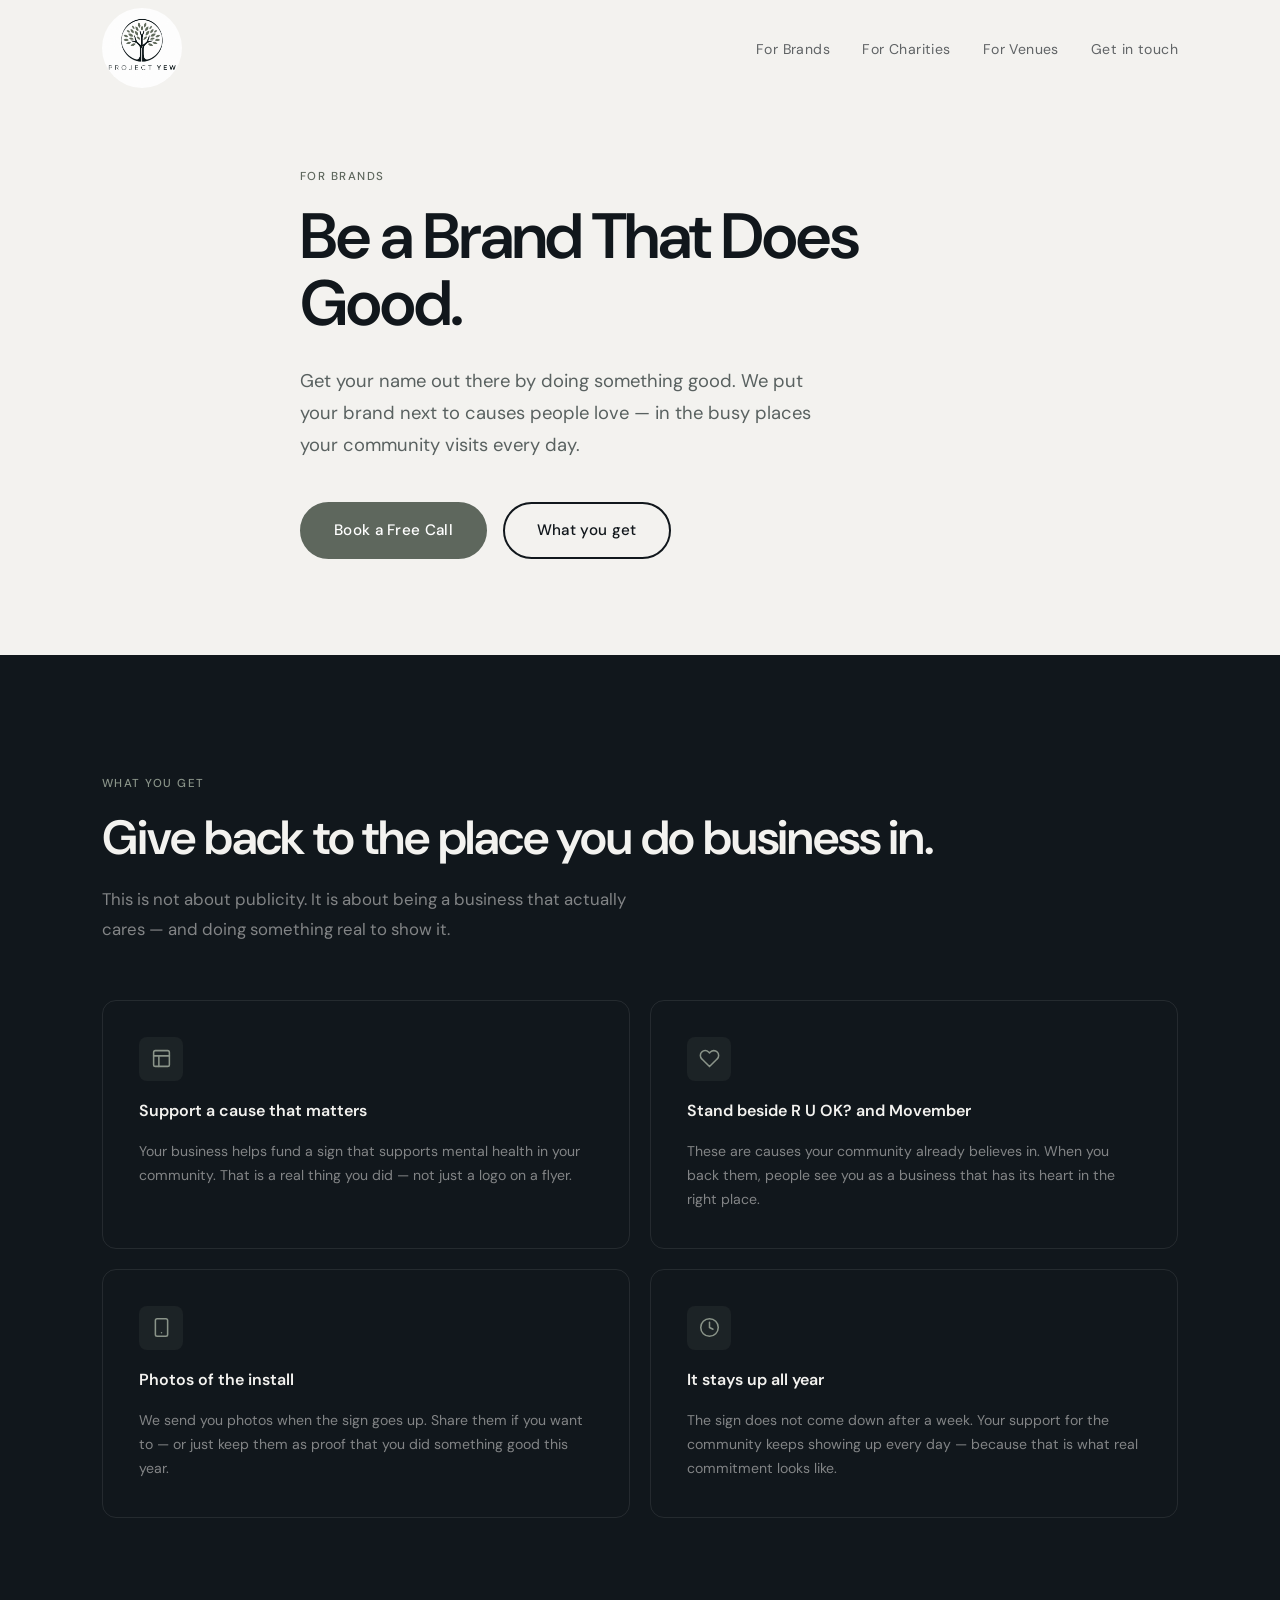
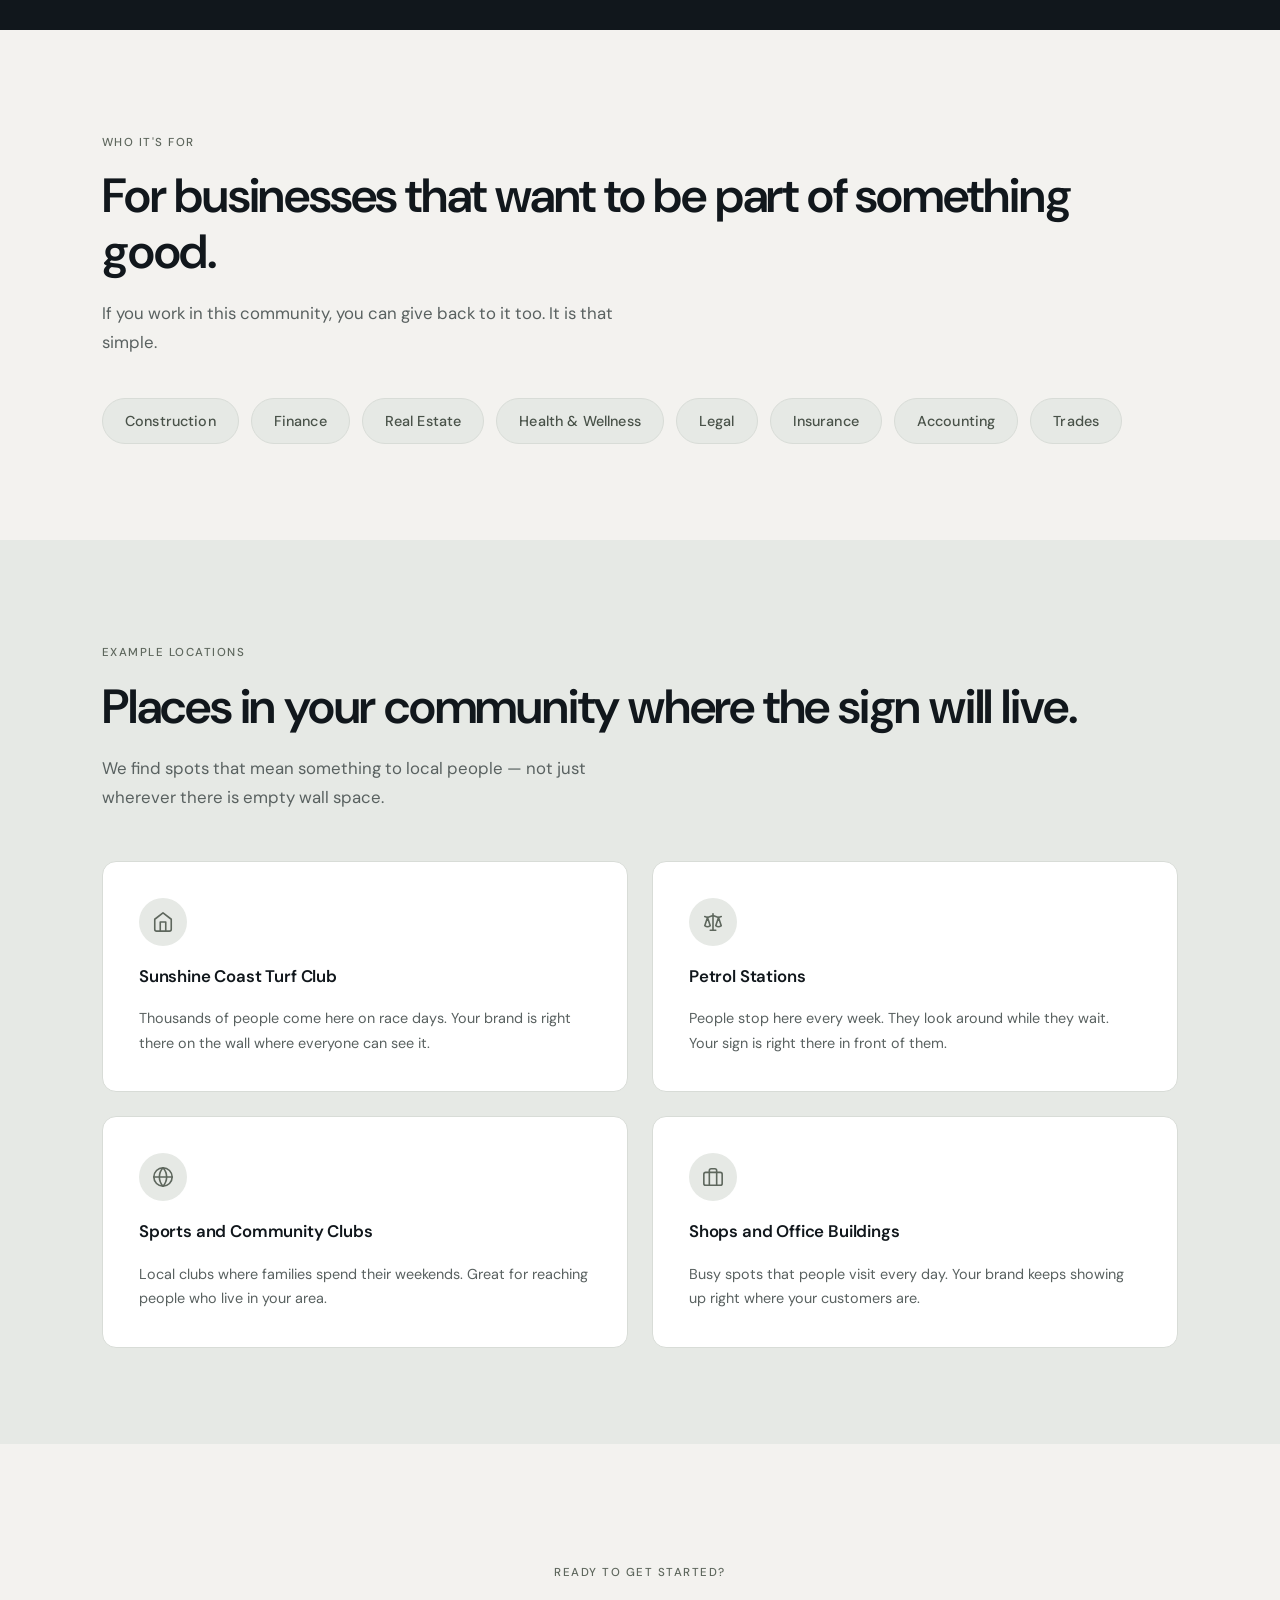
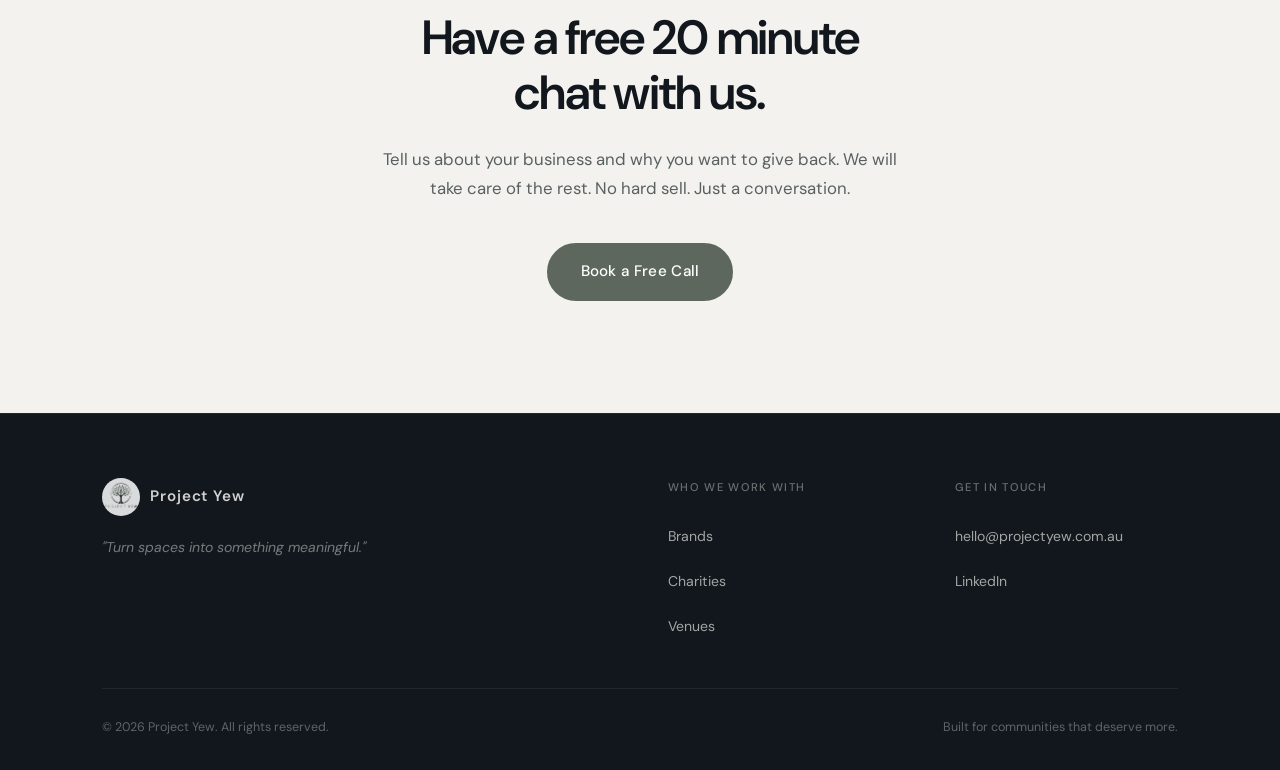
==== brands.html @ eabf0f02 "Initial commit — Project Yew website Co-Authored-By: Claude Sonnet 4.6 <noreply@anthropic.com>" ====
<!DOCTYPE html>
<html lang="en">
<head>
  <meta charset="UTF-8" />
  <meta name="viewport" content="width=device-width, initial-scale=1.0" />
  <title>For Brands — Project Yew</title>
  <meta name="description" content="Get your logo in busy places and support a great cause. Project Yew makes it simple." />
  <link rel="preconnect" href="https://fonts.googleapis.com" />
  <link rel="preconnect" href="https://fonts.gstatic.com" crossorigin />
  <link href="https://fonts.googleapis.com/css2?family=DM+Sans:ital,wght@0,300;0,400;0,500;0,600;1,400&display=swap" rel="stylesheet" />
  <link rel="stylesheet" href="styles.css" />
</head>
<body>

  <!-- ── Navigation ─────────────────────────────── -->
  <nav>
    <div class="nav-inner">
      <a href="index.html" class="nav-logo">
        <img src="ChatGPT Image May 26, 2026, 03_15_09 PM.png" alt="Project Yew"
             onerror="this.style.display='none';this.nextElementSibling.style.display='flex'" />
        <div class="nav-logo-fallback" style="display:none">YEW</div>
      </a>
      <ul class="nav-links">
        <li><a href="brands.html">For Brands</a></li>
        <li><a href="charities.html">For Charities</a></li>
        <li><a href="venues.html">For Venues</a></li>
        <li class="nav-cta"><a href="contact.html">Get in touch</a></li>
      </ul>
      <button class="nav-toggle" aria-label="Toggle menu">
        <span></span><span></span><span></span>
      </button>
    </div>
  </nav>

  <div class="mobile-nav">
    <a href="brands.html">For Brands</a>
    <a href="charities.html">For Charities</a>
    <a href="venues.html">For Venues</a>
    <a href="contact.html">Get in touch</a>
  </div>

  <!-- ── Hero ───────────────────────────────────── -->
  <section class="page-hero">
    <div class="container">
      <div class="page-hero-content">
        <span class="label">For Brands</span>
        <h1 class="hero-title">Be a Brand That Does Good.</h1>
        <p class="hero-sub">Get your name out there by doing something good. We put your brand next to causes people love — in the busy places your community visits every day.</p>
        <div class="hero-cta">
          <a href="https://calendly.com/projectyew" target="_blank" rel="noopener" class="btn btn-primary">Book a Free Call</a>
          <a href="#what-you-get" class="btn btn-secondary">What you get</a>
        </div>
      </div>
    </div>
  </section>

  <!-- ── What you get ───────────────────────────── -->
  <section class="benefits-section" id="what-you-get">
    <div class="container">
      <span class="label reveal">What you get</span>
      <h2 class="section-title reveal">Give back to the place you do business in.</h2>
      <p class="section-lead reveal">This is not about publicity. It is about being a business that actually cares — and doing something real to show it.</p>

      <div class="benefits-grid" data-stagger>
        <div class="benefit-card reveal">
          <div class="benefit-icon">
            <svg viewBox="0 0 24 24"><rect x="3" y="3" width="18" height="18" rx="2"/><path d="M3 9h18M9 21V9"/></svg>
          </div>
          <h3>Support a cause that matters</h3>
          <p>Your business helps fund a sign that supports mental health in your community. That is a real thing you did — not just a logo on a flyer.</p>
        </div>
        <div class="benefit-card reveal">
          <div class="benefit-icon">
            <svg viewBox="0 0 24 24"><path d="M20.84 4.61a5.5 5.5 0 0 0-7.78 0L12 5.67l-1.06-1.06a5.5 5.5 0 0 0-7.78 7.78l1.06 1.06L12 21.23l7.78-7.78 1.06-1.06a5.5 5.5 0 0 0 0-7.78z"/></svg>
          </div>
          <h3>Stand beside R U OK? and Movember</h3>
          <p>These are causes your community already believes in. When you back them, people see you as a business that has its heart in the right place.</p>
        </div>
        <div class="benefit-card reveal">
          <div class="benefit-icon">
            <svg viewBox="0 0 24 24"><rect x="5" y="2" width="14" height="20" rx="2" ry="2"/><line x1="12" y1="18" x2="12.01" y2="18"/></svg>
          </div>
          <h3>Photos of the install</h3>
          <p>We send you photos when the sign goes up. Share them if you want to — or just keep them as proof that you did something good this year.</p>
        </div>
        <div class="benefit-card reveal">
          <div class="benefit-icon">
            <svg viewBox="0 0 24 24"><circle cx="12" cy="12" r="10"/><polyline points="12 6 12 12 16 14"/></svg>
          </div>
          <h3>It stays up all year</h3>
          <p>The sign does not come down after a week. Your support for the community keeps showing up every day — because that is what real commitment looks like.</p>
        </div>
      </div>
    </div>
  </section>

  <!-- ── Who it's for ───────────────────────────── -->
  <section class="industries-section">
    <div class="container">
      <span class="label reveal">Who it's for</span>
      <h2 class="section-title reveal">For businesses that want to be part of something good.</h2>
      <p class="section-lead reveal">If you work in this community, you can give back to it too. It is that simple.</p>
      <div class="industries-grid reveal">
        <span class="industry-tag">Construction</span>
        <span class="industry-tag">Finance</span>
        <span class="industry-tag">Real Estate</span>
        <span class="industry-tag">Health &amp; Wellness</span>
        <span class="industry-tag">Legal</span>
        <span class="industry-tag">Insurance</span>
        <span class="industry-tag">Accounting</span>
        <span class="industry-tag">Trades</span>
      </div>
    </div>
  </section>

  <!-- ── Example venues ─────────────────────────── -->
  <section class="venues-examples">
    <div class="container">
      <span class="label reveal">Example locations</span>
      <h2 class="section-title reveal">Places in your community where the sign will live.</h2>
      <p class="section-lead reveal">We find spots that mean something to local people — not just wherever there is empty wall space.</p>

      <div class="venues-grid-2" data-stagger>
        <div class="venue-example-card reveal">
          <div class="venue-example-icon">
            <svg viewBox="0 0 24 24"><path d="M3 9l9-7 9 7v11a2 2 0 0 1-2 2H5a2 2 0 0 1-2-2z"/><polyline points="9 22 9 12 15 12 15 22"/></svg>
          </div>
          <h3>Sunshine Coast Turf Club</h3>
          <p>Thousands of people come here on race days. Your brand is right there on the wall where everyone can see it.</p>
        </div>
        <div class="venue-example-card reveal">
          <div class="venue-example-icon">
            <svg viewBox="0 0 24 24"><path d="M3 6l3 1m0 0l-3 9a5.002 5.002 0 006.001 0M6 7l3 9M6 7l6-2m6 2l3-1m-3 1l-3 9a5.002 5.002 0 006.001 0M18 7l3 9m-3-9l-6-2m0-2v2m0 16V5m0 16H9m3 0h3"/></svg>
          </div>
          <h3>Petrol Stations</h3>
          <p>People stop here every week. They look around while they wait. Your sign is right there in front of them.</p>
        </div>
        <div class="venue-example-card reveal">
          <div class="venue-example-icon">
            <svg viewBox="0 0 24 24"><circle cx="12" cy="12" r="10"/><line x1="2" y1="12" x2="22" y2="12"/><path d="M12 2a15.3 15.3 0 0 1 4 10 15.3 15.3 0 0 1-4 10 15.3 15.3 0 0 1-4-10 15.3 15.3 0 0 1 4-10z"/></svg>
          </div>
          <h3>Sports and Community Clubs</h3>
          <p>Local clubs where families spend their weekends. Great for reaching people who live in your area.</p>
        </div>
        <div class="venue-example-card reveal">
          <div class="venue-example-icon">
            <svg viewBox="0 0 24 24"><rect x="2" y="7" width="20" height="14" rx="2"/><path d="M16 21V5a2 2 0 0 0-2-2h-4a2 2 0 0 0-2 2v16"/></svg>
          </div>
          <h3>Shops and Office Buildings</h3>
          <p>Busy spots that people visit every day. Your brand keeps showing up right where your customers are.</p>
        </div>
      </div>
    </div>
  </section>

  <!-- ── Page CTA ───────────────────────────────── -->
  <section class="page-cta">
    <div class="container">
      <span class="label reveal">Ready to get started?</span>
      <h2 class="section-title reveal">Have a free 20 minute chat with us.</h2>
      <p class="section-lead reveal">Tell us about your business and why you want to give back. We will take care of the rest. No hard sell. Just a conversation.</p>
      <a href="https://calendly.com/projectyew" target="_blank" rel="noopener" class="btn btn-primary reveal">Book a Free Call</a>
    </div>
  </section>

  <!-- ── Footer ─────────────────────────────────── -->
  <footer>
    <div class="container">
      <div class="footer-inner">
        <div class="footer-brand">
          <div class="footer-logo">
            <img src="ChatGPT Image May 26, 2026, 03_15_09 PM.png" alt="Project Yew"
                 onerror="this.style.display='none';this.nextElementSibling.style.display='flex'" />
            <div class="footer-logo-fallback" style="display:none">YEW</div>
            <span class="footer-logo-text">Project Yew</span>
          </div>
          <p class="footer-tagline">"Turn spaces into something meaningful."</p>
        </div>
        <div class="footer-col">
          <h4>Who we work with</h4>
          <ul>
            <li><a href="brands.html">Brands</a></li>
            <li><a href="charities.html">Charities</a></li>
            <li><a href="venues.html">Venues</a></li>
          </ul>
        </div>
        <div class="footer-col">
          <h4>Get in touch</h4>
          <ul>
            <li><a href="mailto:hello@projectyew.com.au">hello@projectyew.com.au</a></li>
            <li><a href="https://www.linkedin.com/company/projectyew" target="_blank" rel="noopener">LinkedIn</a></li>
          </ul>
        </div>
      </div>
      <div class="footer-bottom">
        <p>&copy; 2026 Project Yew. All rights reserved.</p>
        <p>Built for communities that deserve more.</p>
      </div>
    </div>
  </footer>

  <script src="script.js"></script>
</body>
</html>
---- styles.css ----
/* Project Yew — Global Styles */

:root {
  --bg: #f3f2ef;
  --text: #11171c;
  --sage: #5e675d;
  --sage-light: #e6e9e5;
  --sage-mid: #8a9489;
  --sage-dark: #495249;
  --white: #ffffff;
  --border: #d8dcd7;
  --muted: #596160;
  --shadow: rgba(17, 23, 28, 0.09);

  --font: 'DM Sans', sans-serif;
  --radius: 14px;
  --radius-sm: 8px;
  --max-width: 1140px;
}

*, *::before, *::after {
  box-sizing: border-box;
  margin: 0;
  padding: 0;
}

html { scroll-behavior: smooth; }

body {
  font-family: var(--font);
  background-color: var(--bg);
  color: var(--text);
  line-height: 1.7;
  font-size: 17px;
  -webkit-font-smoothing: antialiased;
}

img { max-width: 100%; display: block; }
a { color: inherit; text-decoration: none; }
ul { list-style: none; }


/* ── Layout ─────────────────────────────────────── */

.container {
  max-width: var(--max-width);
  margin: 0 auto;
  padding: 0 2rem;
}


/* ── Buttons ─────────────────────────────────────── */

.btn {
  display: inline-flex;
  align-items: center;
  gap: 0.5rem;
  padding: 0.875rem 2rem;
  border-radius: 50px;
  font-family: var(--font);
  font-size: 0.95rem;
  font-weight: 500;
  letter-spacing: 0.02em;
  cursor: pointer;
  border: 2px solid transparent;
  transition: all 0.25s ease;
  white-space: nowrap;
}

.btn-primary {
  background-color: var(--sage);
  color: var(--white);
  border-color: var(--sage);
}
.btn-primary:hover {
  background-color: var(--sage-dark);
  border-color: var(--sage-dark);
  transform: translateY(-2px);
}

.btn-secondary {
  background-color: transparent;
  color: var(--text);
  border-color: var(--text);
}
.btn-secondary:hover {
  background-color: var(--text);
  color: var(--bg);
  transform: translateY(-2px);
}

.btn-outline-white {
  background-color: transparent;
  color: var(--bg);
  border-color: rgba(243, 242, 239, 0.4);
}
.btn-outline-white:hover {
  background-color: rgba(243, 242, 239, 0.12);
  border-color: var(--bg);
  transform: translateY(-2px);
}


/* ── Typography helpers ──────────────────────────── */

.label {
  display: inline-block;
  font-size: 0.72rem;
  font-weight: 500;
  letter-spacing: 0.13em;
  text-transform: uppercase;
  color: var(--sage);
  margin-bottom: 1rem;
}

.section-title {
  font-size: clamp(2rem, 4vw, 3rem);
  font-weight: 600;
  line-height: 1.15;
  letter-spacing: -0.025em;
  margin-bottom: 1.25rem;
}

.section-lead {
  font-size: 1.05rem;
  color: var(--muted);
  line-height: 1.75;
  max-width: 540px;
}


/* ── Navigation ──────────────────────────────────── */

nav {
  position: fixed;
  top: 0;
  left: 0;
  right: 0;
  z-index: 100;
  padding: 0.5rem 0;
  transition: all 0.3s ease;
}

nav.scrolled {
  background-color: rgba(243, 242, 239, 0.94);
  backdrop-filter: blur(12px);
  -webkit-backdrop-filter: blur(12px);
  box-shadow: 0 1px 0 var(--border);
}

.nav-inner {
  display: flex;
  align-items: center;
  justify-content: space-between;
  max-width: var(--max-width);
  margin: 0 auto;
  padding: 0 2rem;
  position: relative;
}

.nav-logo {
  display: flex;
  align-items: center;
  gap: 0.625rem;
  z-index: 101;
}

.nav-logo img {
  width: 80px;
  height: 80px;
  border-radius: 50%;
  object-fit: contain;
}

.nav-logo-fallback {
  width: 180px;
  height: 180px;
  border-radius: 50%;
  background-color: var(--sage-light);
  border: 2px solid var(--sage);
  display: flex;
  align-items: center;
  justify-content: center;
  font-size: 0.8rem;
  font-weight: 700;
  color: var(--sage);
  letter-spacing: 0.05em;
}

.nav-logo-text {
  font-size: 1rem;
  font-weight: 600;
  letter-spacing: 0.06em;
  color: var(--text);
}

.nav-links {
  display: flex;
  align-items: center;
  gap: 2rem;
}

.nav-links a {
  font-size: 0.88rem;
  font-weight: 400;
  letter-spacing: 0.03em;
  color: var(--text);
  opacity: 0.65;
  transition: opacity 0.2s, color 0.2s;
}

.nav-links a:hover { opacity: 1; color: var(--sage); }

.nav-links .nav-cta a {
  opacity: 0.65;
  font-weight: 400;
  color: var(--text);
}

.nav-toggle {
  display: none;
  flex-direction: column;
  gap: 5px;
  cursor: pointer;
  padding: 4px;
  z-index: 101;
  background: none;
  border: none;
  position: absolute;
  right: 1.25rem;
}

.nav-toggle span {
  display: block;
  width: 24px;
  height: 2px;
  background-color: var(--text);
  border-radius: 2px;
  transition: all 0.28s ease;
}

.nav-toggle.open span:nth-child(1) { transform: translateY(7px) rotate(45deg); }
.nav-toggle.open span:nth-child(2) { opacity: 0; transform: scaleX(0); }
.nav-toggle.open span:nth-child(3) { transform: translateY(-7px) rotate(-45deg); }

.mobile-nav {
  display: none;
  position: fixed;
  inset: 0;
  background-color: var(--bg);
  z-index: 99;
  flex-direction: column;
  align-items: center;
  justify-content: center;
  gap: 2.25rem;
}

.mobile-nav.open { display: flex; }

.mobile-nav a {
  font-size: 1.6rem;
  font-weight: 500;
  color: var(--text);
  opacity: 0.75;
  letter-spacing: -0.01em;
  transition: opacity 0.2s, color 0.2s;
}
.mobile-nav a:hover { opacity: 1; color: var(--sage); }


/* ── Hero logo ───────────────────────────────────── */

.hero-logo {
  width: clamp(240px, 35vw, 400px);
  height: clamp(240px, 35vw, 400px);
  object-fit: contain;
  margin-bottom: 2.5rem;
}

/* ── Hero (homepage) ─────────────────────────────── */

.hero {
  min-height: 100vh;
  display: flex;
  align-items: center;
  justify-content: center;
  padding: 9rem 0 6rem;
  text-align: center;
}

.hero-content {
  max-width: 780px;
  margin: 0 auto;
  display: flex;
  flex-direction: column;
  align-items: center;
}

.hero-title {
  font-size: clamp(3rem, 6.5vw, 5.5rem);
  font-weight: 600;
  line-height: 1.05;
  letter-spacing: -0.03em;
  margin-bottom: 1.75rem;
}

.hero-title em {
  font-style: normal;
  color: var(--sage);
}

.hero-sub {
  font-size: 1.15rem;
  color: var(--muted);
  line-height: 1.75;
  max-width: 520px;
  margin-bottom: 2.75rem;
}

.hero-cta {
  display: flex;
  gap: 1rem;
  flex-wrap: wrap;
  align-items: center;
}


/* ── Audience cards ───────────────────────────────── */

.audience-section { padding: 6rem 0; }

.audience-header {
  display: flex;
  align-items: flex-end;
  justify-content: space-between;
  gap: 2rem;
  margin-bottom: 3rem;
}

.audience-header .section-lead { margin-bottom: 0; }

.audience-grid {
  display: grid;
  grid-template-columns: repeat(3, 1fr);
  gap: 1.5rem;
}

.audience-card {
  background-color: var(--white);
  border: 1px solid var(--border);
  border-radius: var(--radius);
  padding: 2.5rem;
  display: flex;
  flex-direction: column;
  gap: 1.125rem;
  color: var(--text);
  transition: all 0.3s ease;
  position: relative;
  overflow: hidden;
}

.audience-card::after {
  content: '';
  position: absolute;
  bottom: 0;
  left: 0;
  right: 0;
  height: 3px;
  background-color: var(--sage);
  transform: scaleX(0);
  transform-origin: left;
  transition: transform 0.3s ease;
}

.audience-card:hover {
  border-color: var(--sage);
  transform: translateY(-5px);
  box-shadow: 0 20px 48px var(--shadow);
}

.audience-card:hover::after { transform: scaleX(1); }

.audience-card-icon {
  width: 52px;
  height: 52px;
  background-color: var(--sage-light);
  border-radius: 50%;
  display: flex;
  align-items: center;
  justify-content: center;
}

.audience-card-icon svg {
  width: 22px;
  height: 22px;
  stroke: var(--sage);
  fill: none;
  stroke-width: 1.75;
  stroke-linecap: round;
  stroke-linejoin: round;
}

.audience-card h3 {
  font-size: 1.2rem;
  font-weight: 600;
  letter-spacing: -0.01em;
}

.audience-card p {
  font-size: 0.93rem;
  color: var(--muted);
  line-height: 1.65;
  flex: 1;
}

.card-link {
  display: inline-flex;
  align-items: center;
  gap: 0.4rem;
  font-size: 0.875rem;
  font-weight: 500;
  color: var(--sage);
  margin-top: 0.5rem;
}

.card-link svg {
  width: 14px;
  height: 14px;
  stroke: var(--sage);
  fill: none;
  stroke-width: 2;
  stroke-linecap: round;
  stroke-linejoin: round;
  transition: transform 0.2s;
}

.audience-card:hover .card-link svg { transform: translateX(3px); }


/* ── How it works ────────────────────────────────── */

.how-section {
  padding: 7rem 0;
  background-color: var(--sage-light);
}

.how-section .section-lead { max-width: 460px; }

.how-grid {
  display: grid;
  grid-template-columns: repeat(4, 1fr);
  gap: 2.5rem;
  margin-top: 4rem;
}

.how-step { display: flex; flex-direction: column; gap: 1.125rem; }

.how-number {
  font-size: 1rem;
  font-weight: 500;
  color: var(--muted);
  line-height: 1;
}

.how-step h3 {
  font-size: 1.05rem;
  font-weight: 600;
  line-height: 1.3;
}

.how-step p {
  font-size: 0.9rem;
  color: var(--muted);
  line-height: 1.7;
}


/* ── Stats strip ─────────────────────────────────── */

.stats-section {
  padding: 5.5rem 0;
  border-top: 1px solid var(--border);
  border-bottom: 1px solid var(--border);
}

.stats-grid {
  display: grid;
  grid-template-columns: repeat(4, 1fr);
  gap: 2rem;
  text-align: center;
}

.stat-item { display: flex; flex-direction: column; gap: 0.5rem; }

.stat-number {
  font-size: 3.75rem;
  font-weight: 600;
  letter-spacing: -0.045em;
  color: var(--text);
  line-height: 1;
}

.stat-label {
  font-size: 0.8rem;
  color: var(--muted);
  letter-spacing: 0.08em;
  text-transform: uppercase;
}


/* ── Homepage bottom CTA ─────────────────────────── */

.cta-section {
  padding: 8rem 0;
  text-align: center;
  background-color: var(--text);
}

.cta-section .label { color: var(--sage-mid); }

.cta-section .section-title {
  color: var(--bg);
  max-width: 600px;
  margin: 0.75rem auto 1.5rem;
}

.cta-section .section-lead {
  color: rgba(243, 242, 239, 0.55);
  margin: 0 auto 2.75rem;
  text-align: center;
}

.cta-btn-group {
  display: flex;
  gap: 1rem;
  justify-content: center;
  flex-wrap: wrap;
}


/* ── Footer ──────────────────────────────────────── */

footer {
  background-color: var(--text);
  color: var(--bg);
  padding: 4rem 0 2rem;
  border-top: 1px solid rgba(243, 242, 239, 0.08);
}

.footer-inner {
  display: grid;
  grid-template-columns: 2.25fr 1fr 1fr;
  gap: 4rem;
  padding-bottom: 3rem;
  border-bottom: 1px solid rgba(243, 242, 239, 0.08);
}

.footer-brand { display: flex; flex-direction: column; gap: 1.25rem; }

.footer-logo {
  display: flex;
  align-items: center;
  gap: 0.625rem;
}

.footer-logo img {
  width: 38px;
  height: 38px;
  border-radius: 50%;
  object-fit: cover;
  opacity: 0.85;
}

.footer-logo-fallback {
  width: 38px;
  height: 38px;
  border-radius: 50%;
  background-color: rgba(94, 103, 93, 0.2);
  border: 1.5px solid rgba(94, 103, 93, 0.5);
  display: flex;
  align-items: center;
  justify-content: center;
  font-size: 0.75rem;
  font-weight: 700;
  color: var(--sage-mid);
  letter-spacing: 0.05em;
}

.footer-logo-text {
  font-size: 0.95rem;
  font-weight: 600;
  letter-spacing: 0.06em;
  opacity: 0.85;
}

.footer-tagline {
  font-size: 0.88rem;
  opacity: 0.45;
  line-height: 1.65;
  max-width: 280px;
  font-style: italic;
}

.footer-col h4 {
  font-size: 0.7rem;
  font-weight: 500;
  letter-spacing: 0.12em;
  text-transform: uppercase;
  opacity: 0.4;
  margin-bottom: 1.5rem;
}

.footer-col ul {
  display: flex;
  flex-direction: column;
  gap: 1rem;
}

.footer-col ul a {
  font-size: 0.88rem;
  opacity: 0.65;
  transition: opacity 0.2s;
}
.footer-col ul a:hover { opacity: 1; }

.footer-bottom {
  padding-top: 1.75rem;
  display: flex;
  align-items: center;
  justify-content: space-between;
}

.footer-bottom p {
  font-size: 0.78rem;
  opacity: 0.35;
}


/* ── Inner page hero ─────────────────────────────── */

.page-hero {
  padding: 10rem 0 6rem;
  min-height: 68vh;
  display: flex;
  align-items: center;
}

.page-hero-content { max-width: 680px; }

.page-hero .hero-title { font-size: clamp(2.5rem, 5vw, 4rem); }

.page-hero .hero-sub { margin-bottom: 2.5rem; }


/* ── Problem section ─────────────────────────────── */

.problem-section { padding: 6rem 0; }

.problem-grid {
  display: grid;
  grid-template-columns: 1fr 1fr;
  gap: 6rem;
  align-items: center;
}

.problem-text .section-title { font-size: clamp(1.7rem, 3vw, 2.35rem); }

.problem-items {
  display: flex;
  flex-direction: column;
  gap: 2rem;
  margin-top: 2.25rem;
}

.problem-item {
  display: flex;
  gap: 1.125rem;
  align-items: flex-start;
}

.problem-item-dot {
  width: 8px;
  height: 8px;
  border-radius: 50%;
  background-color: var(--sage);
  flex-shrink: 0;
  margin-top: 0.6rem;
}

.problem-item-text h4 {
  font-size: 1rem;
  font-weight: 600;
  margin-bottom: 0.35rem;
}

.problem-item-text p {
  font-size: 0.9rem;
  color: var(--muted);
  line-height: 1.7;
}

.problem-visual {
  background-color: var(--sage-light);
  border-radius: var(--radius);
  aspect-ratio: 4/5;
  position: relative;
  overflow: hidden;
}

.problem-visual-inner {
  position: absolute;
  inset: 0;
  display: flex;
  align-items: center;
  justify-content: center;
  flex-direction: column;
  gap: 1rem;
}

.pv-circle {
  width: 160px;
  height: 160px;
  border-radius: 50%;
  background-color: rgba(94, 103, 93, 0.15);
  border: 1px solid rgba(94, 103, 93, 0.25);
}

.pv-circle-sm {
  width: 100px;
  height: 100px;
  border-radius: 50%;
  background-color: rgba(94, 103, 93, 0.08);
  border: 1px solid rgba(94, 103, 93, 0.15);
  position: absolute;
  top: 15%;
  right: 12%;
}

.pv-circle-xs {
  width: 60px;
  height: 60px;
  border-radius: 50%;
  background-color: rgba(94, 103, 93, 0.12);
  border: 1px solid rgba(94, 103, 93, 0.2);
  position: absolute;
  bottom: 20%;
  left: 10%;
}


/* ── Benefits / What you get ─────────────────────── */

.benefits-section {
  padding: 7rem 0;
  background-color: var(--text);
  color: var(--bg);
}

.benefits-section .label { color: var(--sage-mid); }
.benefits-section .section-title { color: var(--bg); }
.benefits-section .section-lead { color: rgba(243, 242, 239, 0.5); }

.benefits-grid {
  display: grid;
  grid-template-columns: repeat(2, 1fr);
  gap: 1.25rem;
  margin-top: 3.5rem;
}

.benefit-card {
  border: 1px solid rgba(243, 242, 239, 0.09);
  border-radius: var(--radius);
  padding: 2.25rem;
  display: flex;
  flex-direction: column;
  gap: 1rem;
  transition: border-color 0.25s;
}

.benefit-card:hover { border-color: rgba(94, 103, 93, 0.35); }

.benefit-icon {
  width: 44px;
  height: 44px;
  background-color: rgba(94, 103, 93, 0.15);
  border-radius: var(--radius-sm);
  display: flex;
  align-items: center;
  justify-content: center;
}

.benefit-icon svg {
  width: 21px;
  height: 21px;
  stroke: var(--sage-mid);
  fill: none;
  stroke-width: 1.75;
  stroke-linecap: round;
  stroke-linejoin: round;
}

.benefit-card h3 {
  font-size: 1rem;
  font-weight: 600;
  color: var(--bg);
}

.benefit-card p {
  font-size: 0.88rem;
  color: rgba(243, 242, 239, 0.5);
  line-height: 1.7;
}


/* ── Page CTA ────────────────────────────────────── */

.page-cta {
  padding: 7rem 0;
  text-align: center;
}

.page-cta .section-title {
  max-width: 480px;
  margin: 0.75rem auto 1.5rem;
}

.page-cta .section-lead {
  margin: 0 auto 2.5rem;
  text-align: center;
}


/* ── About page ──────────────────────────────────── */

.story-section { padding: 6rem 0; }

.story-grid {
  display: grid;
  grid-template-columns: 1fr 1fr;
  gap: 6rem;
  align-items: center;
}

.story-text {
  display: flex;
  flex-direction: column;
  gap: 1.5rem;
}

.story-text p {
  font-size: 1rem;
  color: var(--muted);
  line-height: 1.85;
}

.story-text p.lead {
  font-size: 1.175rem;
  color: var(--text);
  font-weight: 400;
}

.story-visual {
  background-color: var(--sage-light);
  border-radius: var(--radius);
  aspect-ratio: 3/4;
  display: flex;
  align-items: center;
  justify-content: center;
  position: relative;
  overflow: hidden;
}

.story-visual-tree {
  display: flex;
  flex-direction: column;
  align-items: center;
  gap: 0;
  opacity: 0.4;
}

.tree-canopy {
  width: 180px;
  height: 180px;
  border-radius: 50%;
  background-color: var(--sage);
}

.tree-trunk {
  width: 22px;
  height: 80px;
  background-color: var(--sage-dark);
  border-radius: 0 0 4px 4px;
}

.values-section {
  padding: 6rem 0;
  background-color: var(--sage-light);
}

.values-grid {
  display: grid;
  grid-template-columns: repeat(3, 1fr);
  gap: 1.5rem;
  margin-top: 3.5rem;
}

.value-card {
  background-color: var(--white);
  border-radius: var(--radius);
  padding: 2.25rem;
  display: flex;
  flex-direction: column;
  gap: 1rem;
}

.value-number {
  font-size: 0.7rem;
  font-weight: 600;
  letter-spacing: 0.12em;
  color: var(--sage);
  text-transform: uppercase;
}

.value-card h3 {
  font-size: 1.1rem;
  font-weight: 600;
  letter-spacing: -0.01em;
}

.value-card p {
  font-size: 0.9rem;
  color: var(--muted);
  line-height: 1.7;
}

.team-section { padding: 6rem 0; }

.team-grid {
  display: grid;
  grid-template-columns: repeat(3, 1fr);
  gap: 2rem;
  margin-top: 3.5rem;
}

.team-card {
  display: flex;
  flex-direction: column;
  gap: 1rem;
}

.team-avatar {
  width: 80px;
  height: 80px;
  border-radius: 50%;
  background-color: var(--sage-light);
  border: 2px solid var(--border);
}

.team-card h4 {
  font-size: 1rem;
  font-weight: 600;
}

.team-card .team-role {
  font-size: 0.85rem;
  color: var(--sage);
}

.team-card p {
  font-size: 0.88rem;
  color: var(--muted);
  line-height: 1.65;
}


/* ── Contact page ────────────────────────────────── */

.contact-section { padding: 6rem 0; }

.contact-grid {
  display: grid;
  grid-template-columns: 1fr 1.6fr;
  gap: 6rem;
  align-items: start;
}

.contact-info {
  display: flex;
  flex-direction: column;
  gap: 1.75rem;
  padding-top: 0.5rem;
}

.contact-info h3 {
  font-size: 1.5rem;
  font-weight: 600;
  line-height: 1.3;
  letter-spacing: -0.02em;
}

.contact-info p {
  font-size: 0.95rem;
  color: var(--muted);
  line-height: 1.75;
}

.contact-detail {
  display: flex;
  flex-direction: column;
  gap: 1rem;
}

.contact-detail-item {
  display: flex;
  align-items: center;
  gap: 0.75rem;
  font-size: 0.9rem;
  color: var(--muted);
}

.contact-detail-item svg {
  width: 17px;
  height: 17px;
  stroke: var(--sage);
  fill: none;
  stroke-width: 1.75;
  stroke-linecap: round;
  stroke-linejoin: round;
  flex-shrink: 0;
}

.contact-form {
  background-color: var(--white);
  border-radius: var(--radius);
  padding: 2.75rem;
  border: 1px solid var(--border);
}

.form-group {
  display: flex;
  flex-direction: column;
  gap: 0.5rem;
  margin-bottom: 1.5rem;
}

.form-group:last-of-type { margin-bottom: 0; }

.form-group label {
  font-size: 0.83rem;
  font-weight: 500;
  color: var(--text);
  letter-spacing: 0.02em;
}

.form-group input,
.form-group select,
.form-group textarea {
  font-family: var(--font);
  font-size: 0.93rem;
  color: var(--text);
  background-color: var(--bg);
  border: 1.5px solid var(--border);
  border-radius: var(--radius-sm);
  padding: 0.875rem 1rem;
  width: 100%;
  transition: border-color 0.2s, box-shadow 0.2s;
  outline: none;
  -webkit-appearance: none;
  appearance: none;
}

.form-group select {
  cursor: pointer;
  background-image: url("data:image/svg+xml,%3Csvg xmlns='http://www.w3.org/2000/svg' width='16' height='16' viewBox='0 0 24 24' fill='none' stroke='%23596160' stroke-width='2' stroke-linecap='round' stroke-linejoin='round'%3E%3Cpolyline points='6 9 12 15 18 9'%3E%3C/polyline%3E%3C/svg%3E");
  background-repeat: no-repeat;
  background-position: right 1rem center;
  padding-right: 2.5rem;
}

.form-group input:focus,
.form-group select:focus,
.form-group textarea:focus {
  border-color: var(--sage);
  box-shadow: 0 0 0 3px rgba(94, 103, 93, 0.1);
}

.form-group input::placeholder,
.form-group textarea::placeholder {
  color: #b0b0ae;
}

.form-group textarea {
  resize: vertical;
  min-height: 150px;
}

.form-row {
  display: grid;
  grid-template-columns: 1fr 1fr;
  gap: 1.25rem;
}

.form-row .form-group { margin-bottom: 0; }

.form-actions { margin-top: 1.75rem; }

.form-actions .btn { width: 100%; justify-content: center; }

.form-success {
  display: none;
  text-align: center;
  padding: 3rem 1rem;
  flex-direction: column;
  align-items: center;
  gap: 1rem;
}

.form-success.show { display: flex; }

.form-success svg {
  width: 52px;
  height: 52px;
  stroke: var(--sage);
  fill: none;
  stroke-width: 1.5;
  stroke-linecap: round;
  stroke-linejoin: round;
}

.form-success h3 { font-size: 1.25rem; font-weight: 600; }

.form-success p { font-size: 0.93rem; color: var(--muted); }


/* ── Three-button hero CTA ───────────────────────────── */

.hero-cta-three {
  justify-content: center;
  gap: 0.875rem;
}

.hero-cta-three .btn {
  min-width: 150px;
  justify-content: center;
}


/* ── Three-column how-it-works ───────────────────────── */

.how-grid-3 {
  grid-template-columns: repeat(3, 1fr);
}

@media (max-width: 768px) {
  .how-grid-3 { grid-template-columns: 1fr; }
}


/* ── Industries section ──────────────────────────────── */

.industries-section {
  padding: 6rem 0;
}

.industries-grid {
  display: flex;
  flex-wrap: wrap;
  gap: 0.75rem;
  margin-top: 2.5rem;
}

.industry-tag {
  display: inline-block;
  padding: 0.625rem 1.375rem;
  background-color: var(--sage-light);
  border: 1px solid var(--border);
  border-radius: 50px;
  font-size: 0.9rem;
  font-weight: 500;
  color: var(--sage-dark);
  letter-spacing: 0.01em;
}


/* ── Venue examples section ──────────────────────────── */

.venues-examples {
  padding: 6rem 0;
  background-color: var(--sage-light);
}

.venues-grid-2 {
  display: grid;
  grid-template-columns: repeat(2, 1fr);
  gap: 1.5rem;
  margin-top: 3rem;
}

.venue-example-card {
  background-color: var(--white);
  border: 1px solid var(--border);
  border-radius: var(--radius);
  padding: 2.25rem;
  display: flex;
  flex-direction: column;
  gap: 1rem;
}

.venue-example-icon {
  width: 48px;
  height: 48px;
  background-color: var(--sage-light);
  border-radius: 50%;
  display: flex;
  align-items: center;
  justify-content: center;
}

.venue-example-icon svg {
  width: 22px;
  height: 22px;
  stroke: var(--sage);
  fill: none;
  stroke-width: 1.75;
  stroke-linecap: round;
  stroke-linejoin: round;
}

.venue-example-card h3 {
  font-size: 1.05rem;
  font-weight: 600;
  letter-spacing: -0.01em;
}

.venue-example-card p {
  font-size: 0.9rem;
  color: var(--muted);
  line-height: 1.7;
}

@media (max-width: 640px) {
  .venues-grid-2 { grid-template-columns: 1fr; }
}


/* ── Zero cost banner ────────────────────────────────── */

.zero-cost-section {
  padding: 2.5rem 0;
}

.zero-cost-banner {
  display: flex;
  align-items: center;
  gap: 1.125rem;
  background-color: var(--sage);
  color: var(--white);
  border-radius: var(--radius);
  padding: 1.625rem 2.25rem;
}

.zero-cost-banner svg {
  width: 28px;
  height: 28px;
  stroke: var(--white);
  fill: none;
  stroke-width: 2.5;
  stroke-linecap: round;
  stroke-linejoin: round;
  flex-shrink: 0;
}

.zero-cost-banner p {
  font-size: 1rem;
  line-height: 1.6;
  opacity: 0.95;
}

.zero-cost-banner strong { font-weight: 600; }

@media (max-width: 600px) {
  .zero-cost-banner { flex-direction: column; text-align: center; }
}


/* ── Scroll reveal ───────────────────────────────── */

.reveal {
  opacity: 0;
  transform: translateY(22px);
  transition: opacity 0.6s ease, transform 0.6s ease;
}

.reveal.visible {
  opacity: 1;
  transform: translateY(0);
}


/* ── Responsive ──────────────────────────────────── */

@media (max-width: 1024px) {
  .how-grid { grid-template-columns: repeat(2, 1fr); }
  .footer-inner {
    grid-template-columns: 1fr 1fr;
    gap: 3rem;
  }
  .footer-brand { grid-column: 1 / -1; }
}

@media (max-width: 768px) {
  .nav-links { display: none; }
  .nav-toggle { display: flex; }

  .audience-grid { grid-template-columns: 1fr; gap: 1rem; }
  .audience-header { flex-direction: column; align-items: flex-start; }

  .how-grid { grid-template-columns: 1fr; gap: 2.5rem; }

  .stats-grid { grid-template-columns: repeat(2, 1fr); gap: 3rem; }

  .problem-grid,
  .story-grid { grid-template-columns: 1fr; gap: 3.5rem; }

  .problem-visual { aspect-ratio: 16/9; }
  .story-visual { aspect-ratio: 4/3; }

  .benefits-grid { grid-template-columns: 1fr; }
  .values-grid { grid-template-columns: 1fr; }
  .team-grid { grid-template-columns: 1fr 1fr; }

  .contact-grid { grid-template-columns: 1fr; gap: 3rem; }
  .form-row { grid-template-columns: 1fr; }

  .footer-inner { grid-template-columns: 1fr; gap: 2.5rem; }
  .footer-bottom { flex-direction: column; gap: 1rem; text-align: center; }

  .hero { padding: 7.5rem 0 5rem; }
  .page-hero { padding: 8.5rem 0 4rem; min-height: auto; }

  .hero-cta { flex-direction: column; align-items: center; }
  .cta-btn-group { flex-direction: column; align-items: center; }

  .problem-grid .problem-visual { order: -1; }
}

@media (max-width: 480px) {
  .container { padding: 0 1.25rem; }
  .stats-grid { grid-template-columns: 1fr 1fr; gap: 2.5rem; }
  .stat-number { font-size: 3rem; }
  .team-grid { grid-template-columns: 1fr; }
  .contact-form { padding: 2rem 1.5rem; }
  .nav-inner { padding: 0 1.25rem; }
}
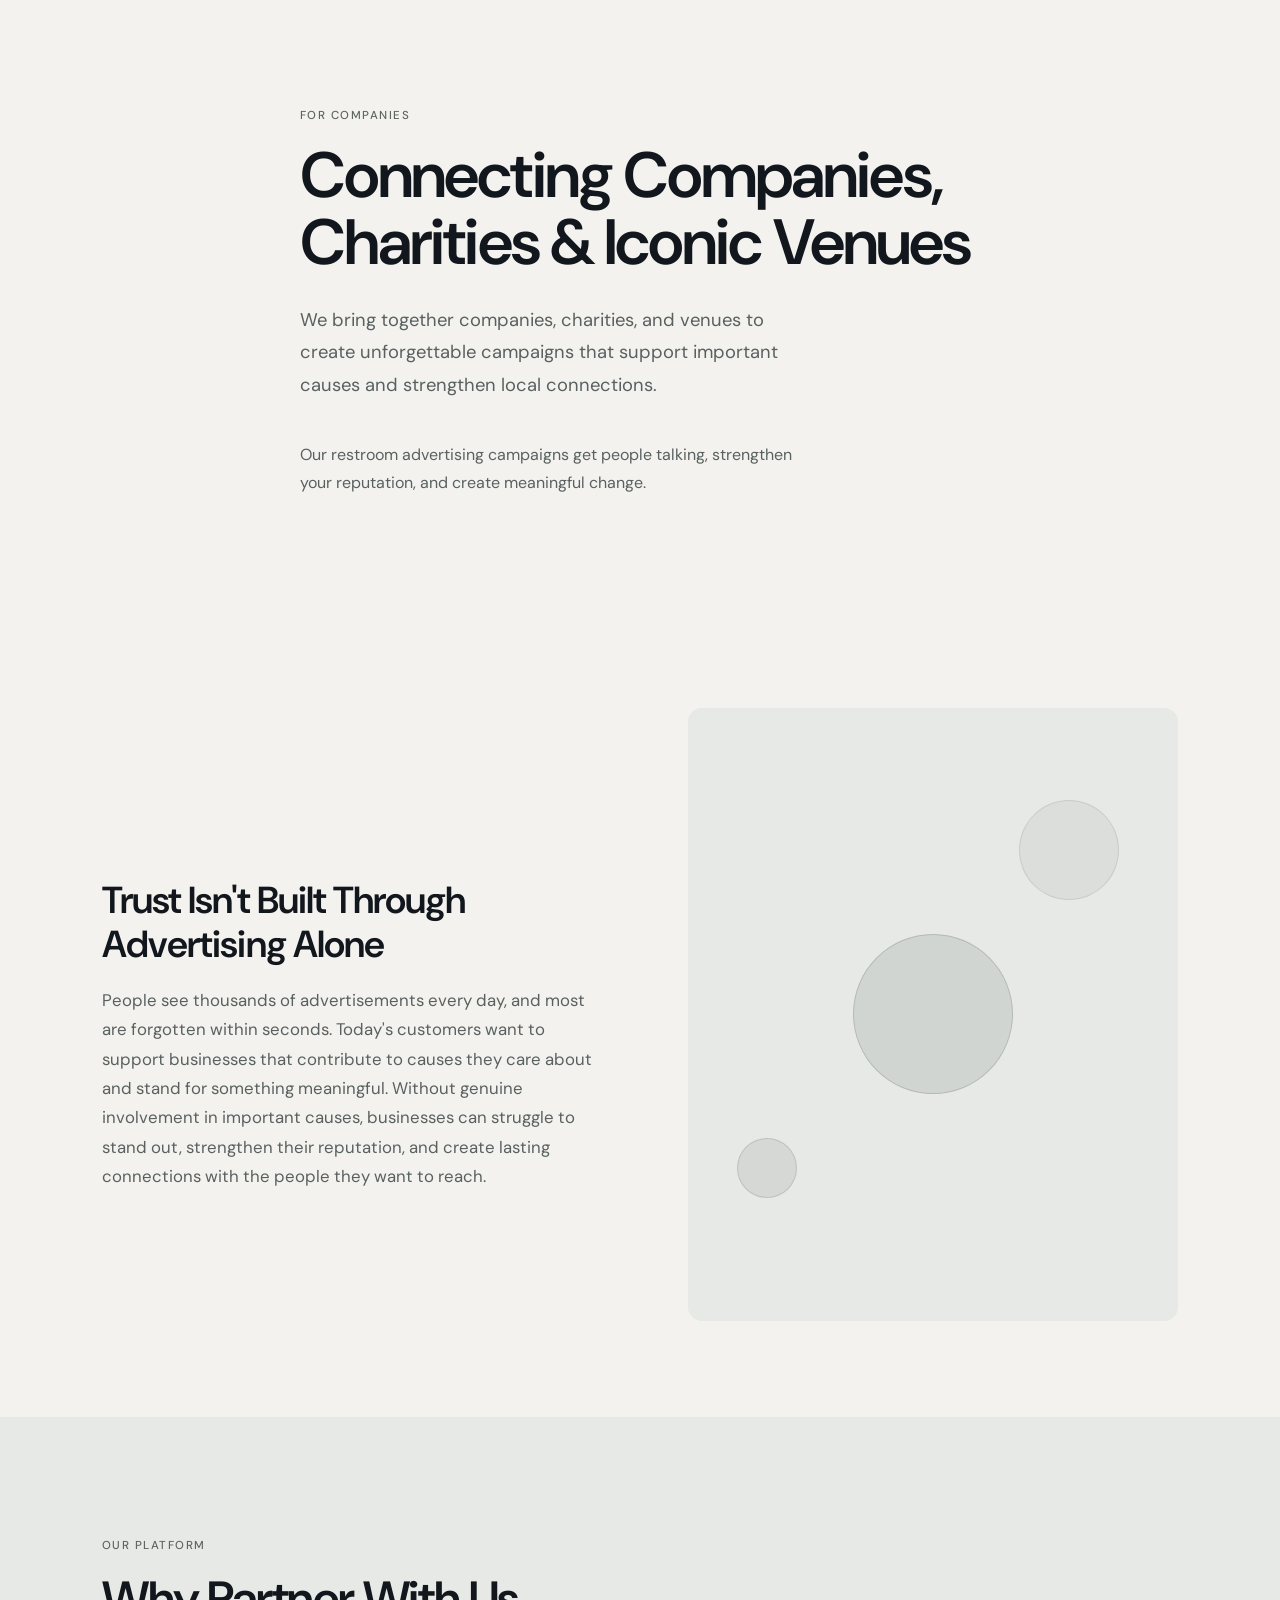
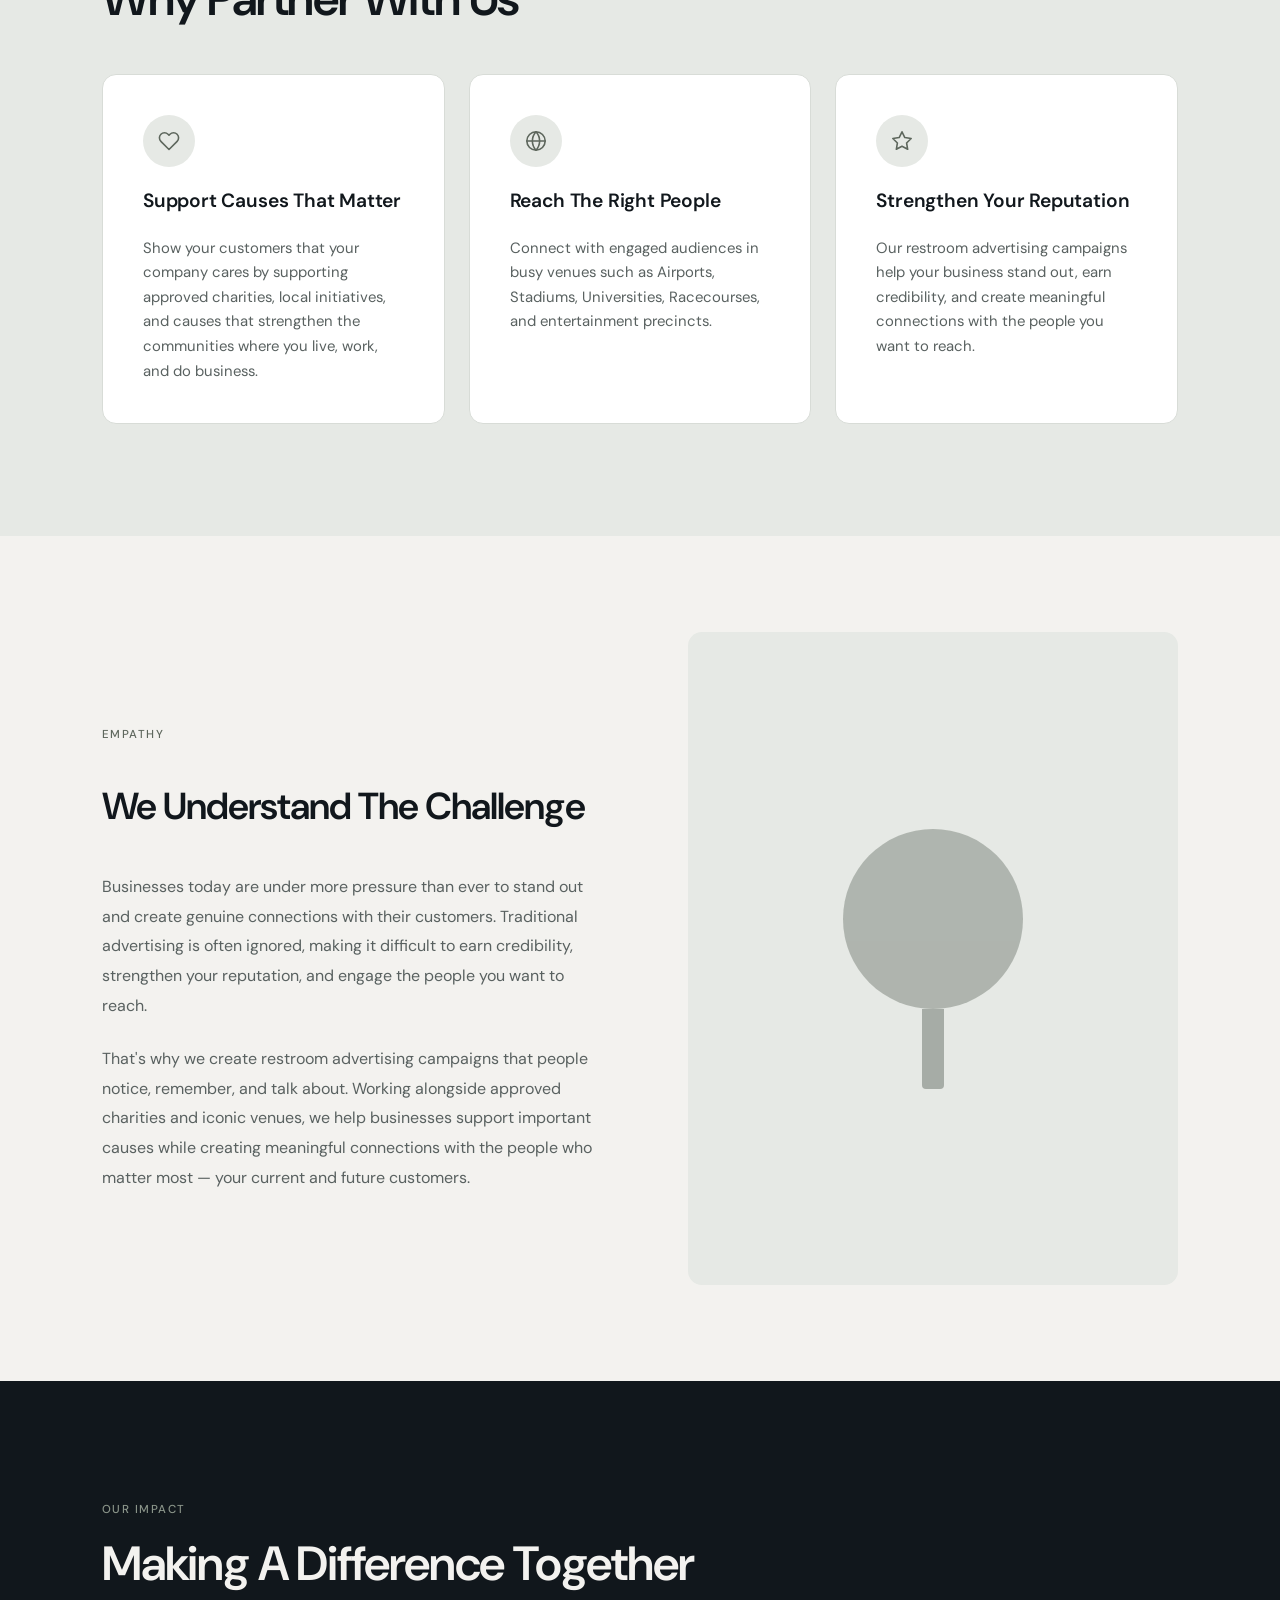
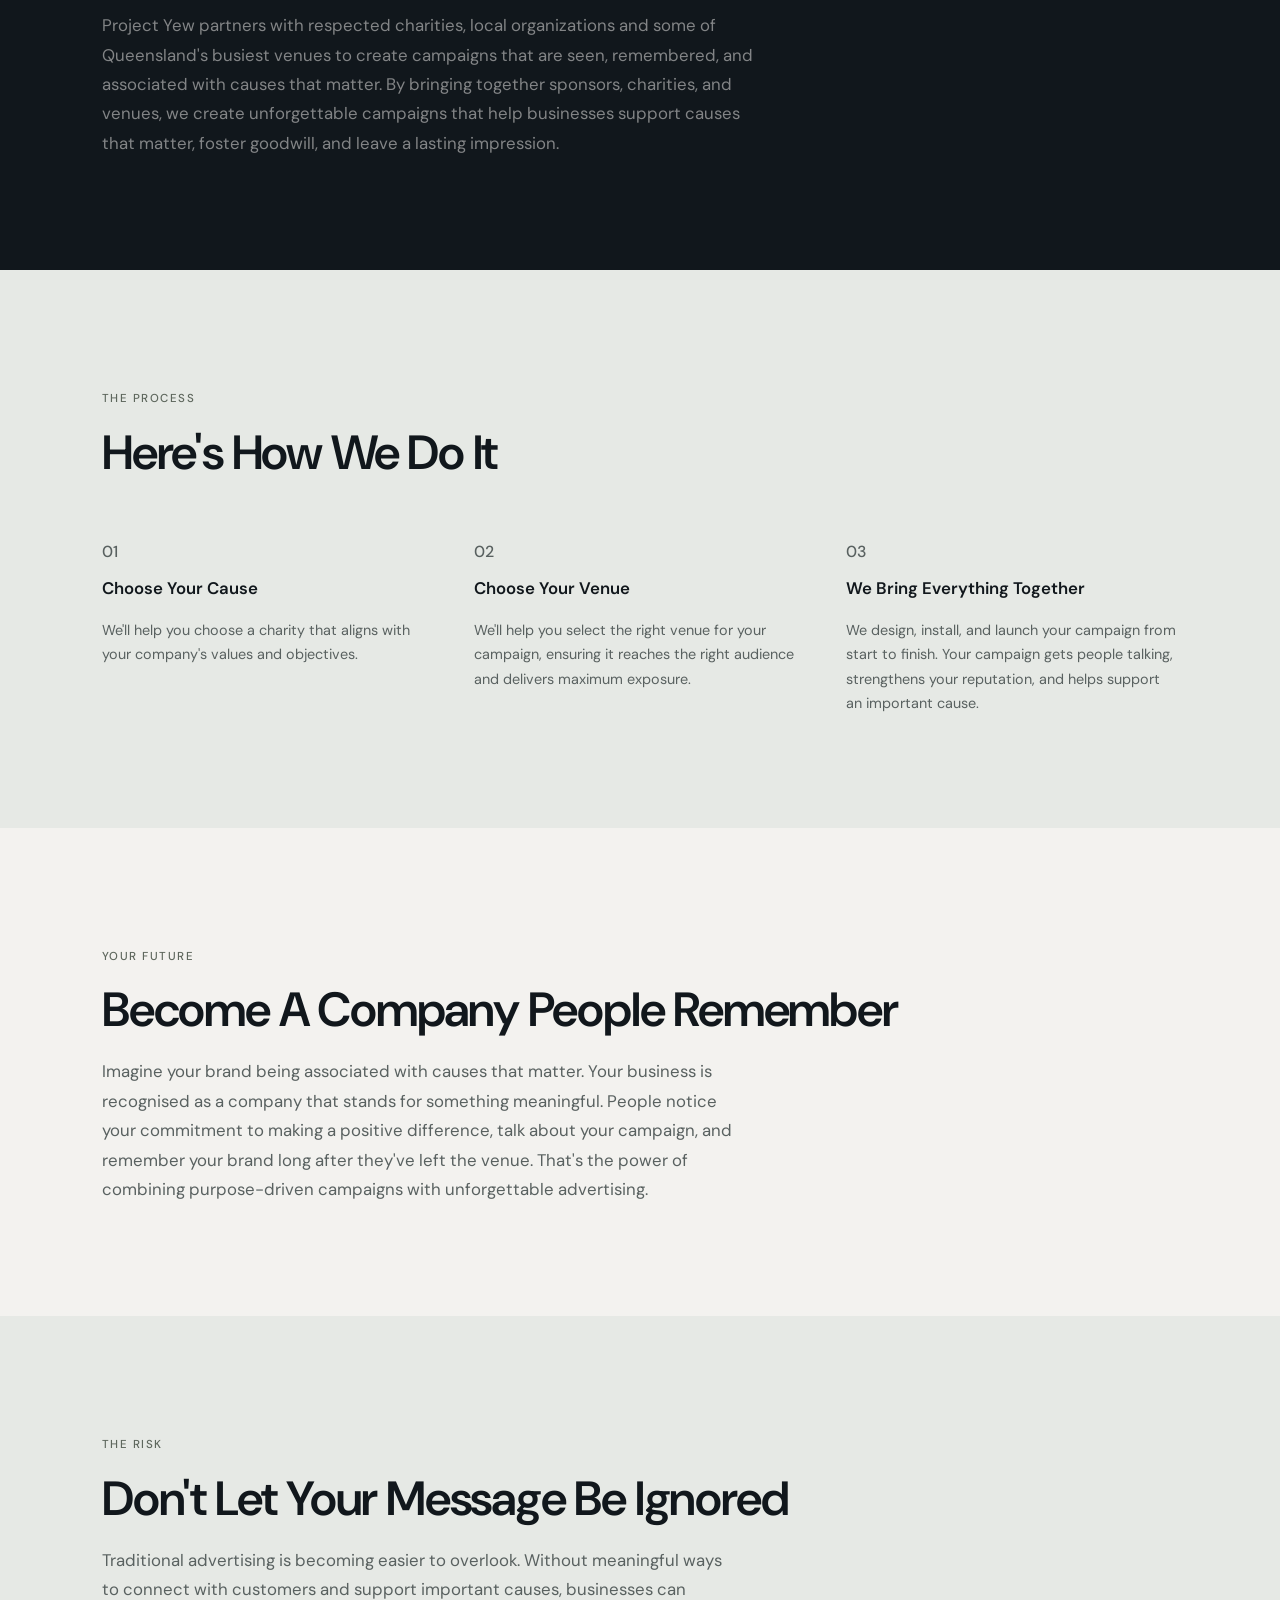
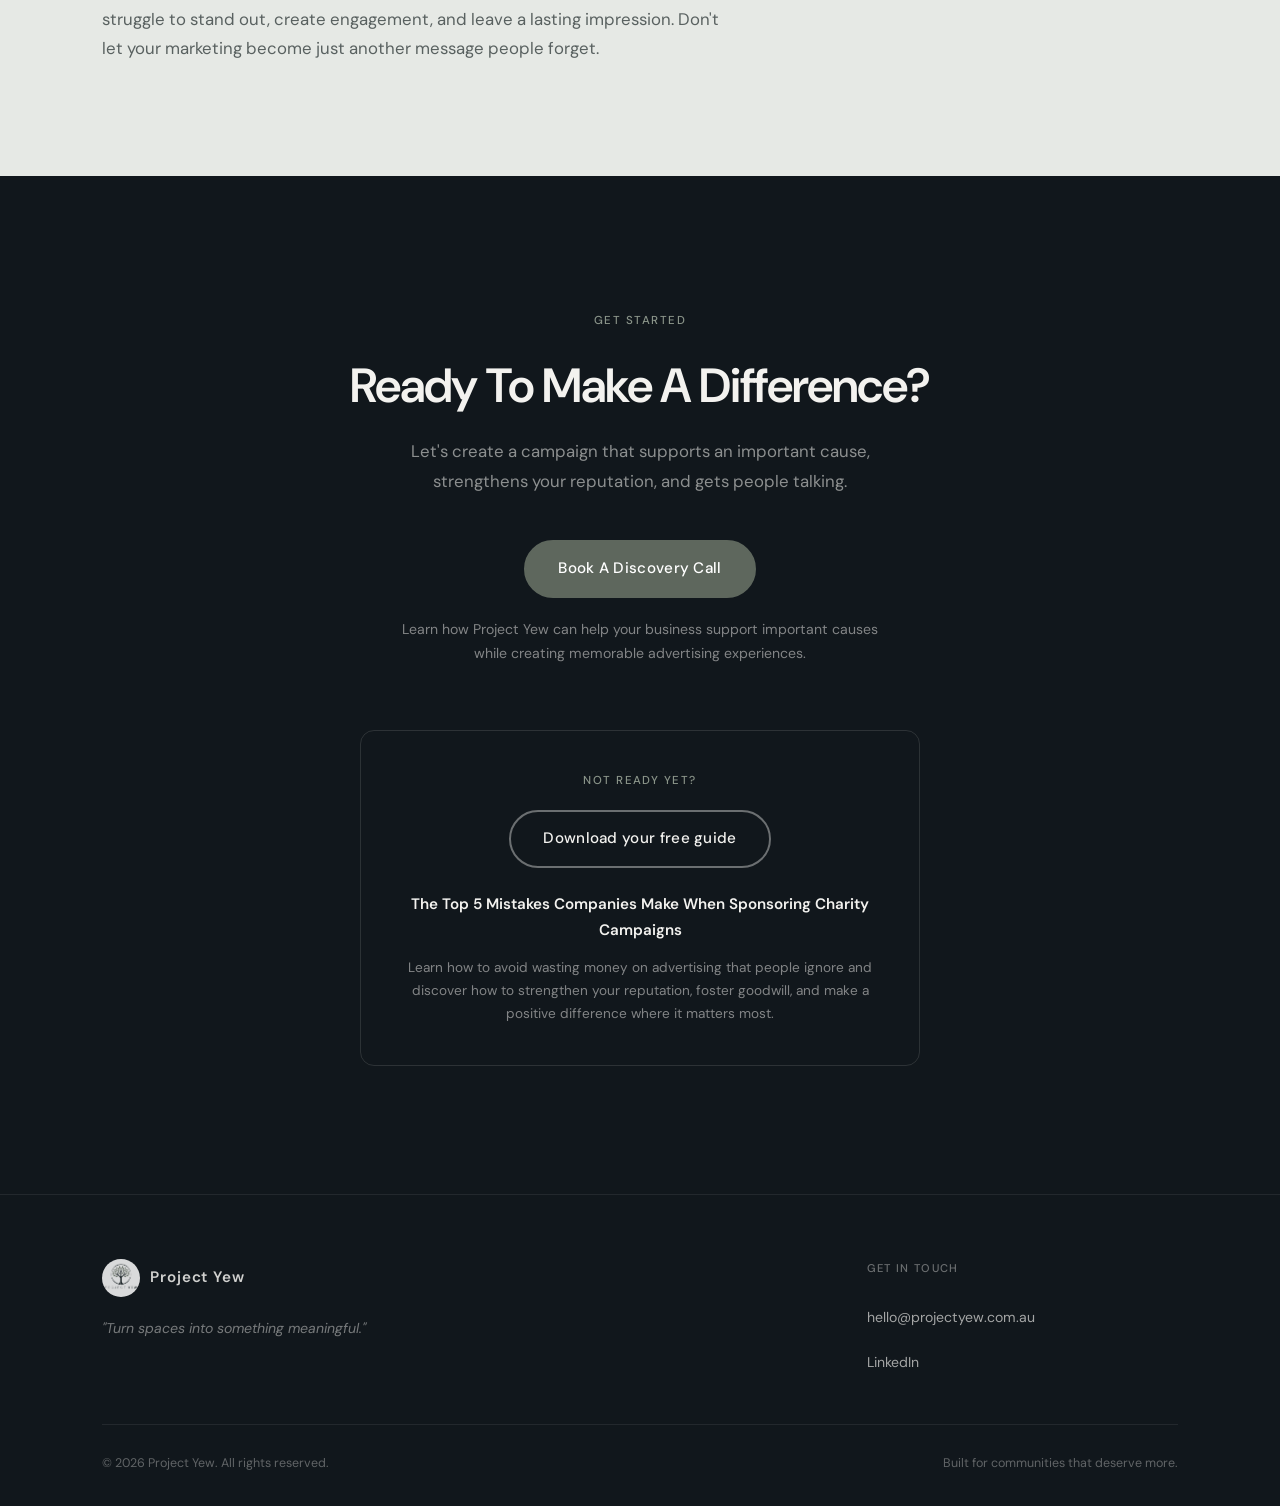
==== commit 44f3cfb8: "Update all page copy, remove nav/footer links, add circular favicon - Replace hero and section copy " ====
--- a/brands.html
+++ b/brands.html
@@ -3,170 +3,178 @@
 <head>
   <meta charset="UTF-8" />
   <meta name="viewport" content="width=device-width, initial-scale=1.0" />
-  <title>For Brands — Project Yew</title>
-  <meta name="description" content="Get your logo in busy places and support a great cause. Project Yew makes it simple." />
+  <title>For Companies — Project Yew</title>
+  <meta name="description" content="Partner with Project Yew to support causes that matter, reach engaged audiences, and strengthen your reputation through meaningful restroom advertising campaigns." />
   <link rel="preconnect" href="https://fonts.googleapis.com" />
   <link rel="preconnect" href="https://fonts.gstatic.com" crossorigin />
   <link href="https://fonts.googleapis.com/css2?family=DM+Sans:ital,wght@0,300;0,400;0,500;0,600;1,400&display=swap" rel="stylesheet" />
+  <link rel="icon" type="image/png" href="favicon.png" />
   <link rel="stylesheet" href="styles.css" />
 </head>
 <body>
 
-  <!-- ── Navigation ─────────────────────────────── -->
-  <nav>
-    <div class="nav-inner">
-      <a href="index.html" class="nav-logo">
-        <img src="ChatGPT Image May 26, 2026, 03_15_09 PM.png" alt="Project Yew"
-             onerror="this.style.display='none';this.nextElementSibling.style.display='flex'" />
-        <div class="nav-logo-fallback" style="display:none">YEW</div>
-      </a>
-      <ul class="nav-links">
-        <li><a href="brands.html">For Brands</a></li>
-        <li><a href="charities.html">For Charities</a></li>
-        <li><a href="venues.html">For Venues</a></li>
-        <li class="nav-cta"><a href="contact.html">Get in touch</a></li>
-      </ul>
-      <button class="nav-toggle" aria-label="Toggle menu">
-        <span></span><span></span><span></span>
-      </button>
-    </div>
-  </nav>
-
-  <div class="mobile-nav">
-    <a href="brands.html">For Brands</a>
-    <a href="charities.html">For Charities</a>
-    <a href="venues.html">For Venues</a>
-    <a href="contact.html">Get in touch</a>
-  </div>
-
   <!-- ── Hero ───────────────────────────────────── -->
-  <section class="page-hero">
+  <section class="page-hero" style="padding-top:5rem;">
     <div class="container">
       <div class="page-hero-content">
-        <span class="label">For Brands</span>
-        <h1 class="hero-title">Be a Brand That Does Good.</h1>
-        <p class="hero-sub">Get your name out there by doing something good. We put your brand next to causes people love — in the busy places your community visits every day.</p>
-        <div class="hero-cta">
-          <a href="https://calendly.com/projectyew" target="_blank" rel="noopener" class="btn btn-primary">Book a Free Call</a>
-          <a href="#what-you-get" class="btn btn-secondary">What you get</a>
-        </div>
-      </div>
-    </div>
-  </section>
-
-  <!-- ── What you get ───────────────────────────── -->
-  <section class="benefits-section" id="what-you-get">
-    <div class="container">
-      <span class="label reveal">What you get</span>
-      <h2 class="section-title reveal">Give back to the place you do business in.</h2>
-      <p class="section-lead reveal">This is not about publicity. It is about being a business that actually cares — and doing something real to show it.</p>
-
-      <div class="benefits-grid" data-stagger>
-        <div class="benefit-card reveal">
-          <div class="benefit-icon">
-            <svg viewBox="0 0 24 24"><rect x="3" y="3" width="18" height="18" rx="2"/><path d="M3 9h18M9 21V9"/></svg>
-          </div>
-          <h3>Support a cause that matters</h3>
-          <p>Your business helps fund a sign that supports mental health in your community. That is a real thing you did — not just a logo on a flyer.</p>
-        </div>
-        <div class="benefit-card reveal">
-          <div class="benefit-icon">
+        <span class="label">For Companies</span>
+        <h1 class="hero-title">Connecting Companies, Charities &amp; Iconic Venues</h1>
+        <p class="hero-sub">We bring together companies, charities, and venues to create unforgettable campaigns that support important causes and strengthen local connections.</p>
+        <p class="hero-sub" style="font-size:1rem;margin-bottom:0;">Our restroom advertising campaigns get people talking, strengthen your reputation, and create meaningful change.</p>
+      </div>
+    </div>
+  </section>
+
+  <!-- ── Trust Isn't Built Through Advertising Alone ── -->
+  <section class="problem-section">
+    <div class="container">
+      <div class="problem-grid">
+        <div class="problem-text">
+          <span class="label reveal">The Problem</span>
+          <h2 class="section-title reveal">Trust Isn't Built Through Advertising Alone</h2>
+          <p class="section-lead reveal">People see thousands of advertisements every day, and most are forgotten within seconds. Today's customers want to support businesses that contribute to causes they care about and stand for something meaningful. Without genuine involvement in important causes, businesses can struggle to stand out, strengthen their reputation, and create lasting connections with the people they want to reach.</p>
+        </div>
+        <div class="problem-visual">
+          <div class="problem-visual-inner">
+            <div class="pv-circle"></div>
+            <div class="pv-circle-sm"></div>
+            <div class="pv-circle-xs"></div>
+          </div>
+        </div>
+      </div>
+    </div>
+  </section>
+
+  <!-- ── Why Partner With Us ────────────────────── -->
+  <section style="padding:7rem 0;background-color:var(--sage-light);">
+    <div class="container">
+      <span class="label reveal">Our Platform</span>
+      <h2 class="section-title reveal">Why Partner With Us</h2>
+
+      <div class="audience-grid" style="margin-top:3rem;" data-stagger>
+        <div class="audience-card reveal">
+          <div class="audience-card-icon">
             <svg viewBox="0 0 24 24"><path d="M20.84 4.61a5.5 5.5 0 0 0-7.78 0L12 5.67l-1.06-1.06a5.5 5.5 0 0 0-7.78 7.78l1.06 1.06L12 21.23l7.78-7.78 1.06-1.06a5.5 5.5 0 0 0 0-7.78z"/></svg>
           </div>
-          <h3>Stand beside R U OK? and Movember</h3>
-          <p>These are causes your community already believes in. When you back them, people see you as a business that has its heart in the right place.</p>
-        </div>
-        <div class="benefit-card reveal">
-          <div class="benefit-icon">
-            <svg viewBox="0 0 24 24"><rect x="5" y="2" width="14" height="20" rx="2" ry="2"/><line x1="12" y1="18" x2="12.01" y2="18"/></svg>
-          </div>
-          <h3>Photos of the install</h3>
-          <p>We send you photos when the sign goes up. Share them if you want to — or just keep them as proof that you did something good this year.</p>
-        </div>
-        <div class="benefit-card reveal">
-          <div class="benefit-icon">
-            <svg viewBox="0 0 24 24"><circle cx="12" cy="12" r="10"/><polyline points="12 6 12 12 16 14"/></svg>
-          </div>
-          <h3>It stays up all year</h3>
-          <p>The sign does not come down after a week. Your support for the community keeps showing up every day — because that is what real commitment looks like.</p>
-        </div>
-      </div>
-    </div>
-  </section>
-
-  <!-- ── Who it's for ───────────────────────────── -->
-  <section class="industries-section">
-    <div class="container">
-      <span class="label reveal">Who it's for</span>
-      <h2 class="section-title reveal">For businesses that want to be part of something good.</h2>
-      <p class="section-lead reveal">If you work in this community, you can give back to it too. It is that simple.</p>
-      <div class="industries-grid reveal">
-        <span class="industry-tag">Construction</span>
-        <span class="industry-tag">Finance</span>
-        <span class="industry-tag">Real Estate</span>
-        <span class="industry-tag">Health &amp; Wellness</span>
-        <span class="industry-tag">Legal</span>
-        <span class="industry-tag">Insurance</span>
-        <span class="industry-tag">Accounting</span>
-        <span class="industry-tag">Trades</span>
-      </div>
-    </div>
-  </section>
-
-  <!-- ── Example venues ─────────────────────────── -->
-  <section class="venues-examples">
-    <div class="container">
-      <span class="label reveal">Example locations</span>
-      <h2 class="section-title reveal">Places in your community where the sign will live.</h2>
-      <p class="section-lead reveal">We find spots that mean something to local people — not just wherever there is empty wall space.</p>
-
-      <div class="venues-grid-2" data-stagger>
-        <div class="venue-example-card reveal">
-          <div class="venue-example-icon">
-            <svg viewBox="0 0 24 24"><path d="M3 9l9-7 9 7v11a2 2 0 0 1-2 2H5a2 2 0 0 1-2-2z"/><polyline points="9 22 9 12 15 12 15 22"/></svg>
-          </div>
-          <h3>Sunshine Coast Turf Club</h3>
-          <p>Thousands of people come here on race days. Your brand is right there on the wall where everyone can see it.</p>
-        </div>
-        <div class="venue-example-card reveal">
-          <div class="venue-example-icon">
-            <svg viewBox="0 0 24 24"><path d="M3 6l3 1m0 0l-3 9a5.002 5.002 0 006.001 0M6 7l3 9M6 7l6-2m6 2l3-1m-3 1l-3 9a5.002 5.002 0 006.001 0M18 7l3 9m-3-9l-6-2m0-2v2m0 16V5m0 16H9m3 0h3"/></svg>
-          </div>
-          <h3>Petrol Stations</h3>
-          <p>People stop here every week. They look around while they wait. Your sign is right there in front of them.</p>
-        </div>
-        <div class="venue-example-card reveal">
-          <div class="venue-example-icon">
+          <h3>Support Causes That Matter</h3>
+          <p>Show your customers that your company cares by supporting approved charities, local initiatives, and causes that strengthen the communities where you live, work, and do business.</p>
+        </div>
+        <div class="audience-card reveal">
+          <div class="audience-card-icon">
             <svg viewBox="0 0 24 24"><circle cx="12" cy="12" r="10"/><line x1="2" y1="12" x2="22" y2="12"/><path d="M12 2a15.3 15.3 0 0 1 4 10 15.3 15.3 0 0 1-4 10 15.3 15.3 0 0 1-4-10 15.3 15.3 0 0 1 4-10z"/></svg>
           </div>
-          <h3>Sports and Community Clubs</h3>
-          <p>Local clubs where families spend their weekends. Great for reaching people who live in your area.</p>
-        </div>
-        <div class="venue-example-card reveal">
-          <div class="venue-example-icon">
-            <svg viewBox="0 0 24 24"><rect x="2" y="7" width="20" height="14" rx="2"/><path d="M16 21V5a2 2 0 0 0-2-2h-4a2 2 0 0 0-2 2v16"/></svg>
-          </div>
-          <h3>Shops and Office Buildings</h3>
-          <p>Busy spots that people visit every day. Your brand keeps showing up right where your customers are.</p>
-        </div>
-      </div>
-    </div>
-  </section>
-
-  <!-- ── Page CTA ───────────────────────────────── -->
-  <section class="page-cta">
-    <div class="container">
-      <span class="label reveal">Ready to get started?</span>
-      <h2 class="section-title reveal">Have a free 20 minute chat with us.</h2>
-      <p class="section-lead reveal">Tell us about your business and why you want to give back. We will take care of the rest. No hard sell. Just a conversation.</p>
-      <a href="https://calendly.com/projectyew" target="_blank" rel="noopener" class="btn btn-primary reveal">Book a Free Call</a>
+          <h3>Reach The Right People</h3>
+          <p>Connect with engaged audiences in busy venues such as Airports, Stadiums, Universities, Racecourses, and entertainment precincts.</p>
+        </div>
+        <div class="audience-card reveal">
+          <div class="audience-card-icon">
+            <svg viewBox="0 0 24 24"><polygon points="12 2 15.09 8.26 22 9.27 17 14.14 18.18 21.02 12 17.77 5.82 21.02 7 14.14 2 9.27 8.91 8.26 12 2"/></svg>
+          </div>
+          <h3>Strengthen Your Reputation</h3>
+          <p>Our restroom advertising campaigns help your business stand out, earn credibility, and create meaningful connections with the people you want to reach.</p>
+        </div>
+      </div>
+    </div>
+  </section>
+
+  <!-- ── We Understand The Challenge ───────────── -->
+  <section class="story-section">
+    <div class="container">
+      <div class="story-grid">
+        <div class="story-text">
+          <span class="label reveal">Empathy</span>
+          <h2 class="section-title reveal" style="font-size:clamp(1.7rem,3vw,2.35rem);">We Understand The Challenge</h2>
+          <p class="reveal">Businesses today are under more pressure than ever to stand out and create genuine connections with their customers. Traditional advertising is often ignored, making it difficult to earn credibility, strengthen your reputation, and engage the people you want to reach.</p>
+          <p class="reveal">That's why we create restroom advertising campaigns that people notice, remember, and talk about. Working alongside approved charities and iconic venues, we help businesses support important causes while creating meaningful connections with the people who matter most — your current and future customers.</p>
+        </div>
+        <div class="story-visual">
+          <div class="story-visual-tree">
+            <div class="tree-canopy"></div>
+            <div class="tree-trunk"></div>
+          </div>
+        </div>
+      </div>
+    </div>
+  </section>
+
+  <!-- ── Making A Difference Together ──────────── -->
+  <section class="benefits-section">
+    <div class="container">
+      <span class="label reveal">Our Impact</span>
+      <h2 class="section-title reveal">Making A Difference Together</h2>
+      <p class="section-lead reveal" style="max-width:660px;">Project Yew partners with respected charities, local organizations and some of Queensland's busiest venues to create campaigns that are seen, remembered, and associated with causes that matter. By bringing together sponsors, charities, and venues, we create unforgettable campaigns that help businesses support causes that matter, foster goodwill, and leave a lasting impression.</p>
+    </div>
+  </section>
+
+  <!-- ── Here's How We Do It ────────────────────── -->
+  <section class="how-section">
+    <div class="container">
+      <span class="label reveal">The Process</span>
+      <h2 class="section-title reveal">Here's How We Do It</h2>
+
+      <div class="how-grid how-grid-3" data-stagger>
+        <div class="how-step reveal">
+          <div class="how-number">01</div>
+          <h3>Choose Your Cause</h3>
+          <p>We'll help you choose a charity that aligns with your company's values and objectives.</p>
+        </div>
+        <div class="how-step reveal">
+          <div class="how-number">02</div>
+          <h3>Choose Your Venue</h3>
+          <p>We'll help you select the right venue for your campaign, ensuring it reaches the right audience and delivers maximum exposure.</p>
+        </div>
+        <div class="how-step reveal">
+          <div class="how-number">03</div>
+          <h3>We Bring Everything Together</h3>
+          <p>We design, install, and launch your campaign from start to finish. Your campaign gets people talking, strengthens your reputation, and helps support an important cause.</p>
+        </div>
+      </div>
+    </div>
+  </section>
+
+  <!-- ── Become A Company People Remember ──────── -->
+  <section class="story-section" style="padding:7rem 0;">
+    <div class="container">
+      <span class="label reveal">Your Future</span>
+      <h2 class="section-title reveal">Become A Company People Remember</h2>
+      <p class="section-lead reveal" style="max-width:640px;">Imagine your brand being associated with causes that matter. Your business is recognised as a company that stands for something meaningful. People notice your commitment to making a positive difference, talk about your campaign, and remember your brand long after they've left the venue. That's the power of combining purpose-driven campaigns with unforgettable advertising.</p>
+    </div>
+  </section>
+
+  <!-- ── Don't Let Your Message Be Ignored ─────── -->
+  <section style="padding:7rem 0;background-color:var(--sage-light);">
+    <div class="container">
+      <span class="label reveal">The Risk</span>
+      <h2 class="section-title reveal">Don't Let Your Message Be Ignored</h2>
+      <p class="section-lead reveal" style="max-width:620px;">Traditional advertising is becoming easier to overlook. Without meaningful ways to connect with customers and support important causes, businesses can struggle to stand out, create engagement, and leave a lasting impression. Don't let your marketing become just another message people forget.</p>
+    </div>
+  </section>
+
+  <!-- ── CTA ────────────────────────────────────── -->
+  <section class="cta-section">
+    <div class="container">
+      <span class="label reveal">Get Started</span>
+      <h2 class="section-title reveal">Ready To Make A Difference?</h2>
+      <p class="section-lead reveal">Let's create a campaign that supports an important cause, strengthens your reputation, and gets people talking.</p>
+      <div class="cta-btn-group" style="margin-bottom:1.25rem;">
+        <a href="contact.html" class="btn btn-primary reveal" style="background-color:var(--sage);border-color:var(--sage);color:#fff;">Book A Discovery Call</a>
+      </div>
+      <p class="reveal" style="font-size:0.88rem;color:rgba(243,242,239,0.5);max-width:500px;margin:0 auto 4rem;">Learn how Project Yew can help your business support important causes while creating memorable advertising experiences.</p>
+
+      <!-- Secondary CTA -->
+      <div class="reveal" style="border:1px solid rgba(243,242,239,0.12);border-radius:var(--radius);padding:2.5rem;max-width:560px;margin:0 auto;text-align:center;">
+        <p style="font-size:0.72rem;font-weight:500;letter-spacing:0.13em;text-transform:uppercase;color:var(--sage-mid);margin-bottom:1.25rem;">Not Ready Yet?</p>
+        <a href="contact.html" class="btn btn-outline-white" style="margin-bottom:1.5rem;">Download your free guide</a>
+        <p style="font-size:0.95rem;font-weight:600;color:var(--bg);margin-bottom:0.75rem;">The Top 5 Mistakes Companies Make When Sponsoring Charity Campaigns</p>
+        <p style="font-size:0.85rem;color:rgba(243,242,239,0.5);line-height:1.7;">Learn how to avoid wasting money on advertising that people ignore and discover how to strengthen your reputation, foster goodwill, and make a positive difference where it matters most.</p>
+      </div>
     </div>
   </section>
 
   <!-- ── Footer ─────────────────────────────────── -->
   <footer>
     <div class="container">
-      <div class="footer-inner">
+      <div class="footer-inner" style="grid-template-columns:2.25fr 1fr;">
         <div class="footer-brand">
           <div class="footer-logo">
             <img src="ChatGPT Image May 26, 2026, 03_15_09 PM.png" alt="Project Yew"
@@ -177,14 +185,6 @@
           <p class="footer-tagline">"Turn spaces into something meaningful."</p>
         </div>
         <div class="footer-col">
-          <h4>Who we work with</h4>
-          <ul>
-            <li><a href="brands.html">Brands</a></li>
-            <li><a href="charities.html">Charities</a></li>
-            <li><a href="venues.html">Venues</a></li>
-          </ul>
-        </div>
-        <div class="footer-col">
           <h4>Get in touch</h4>
           <ul>
             <li><a href="mailto:hello@projectyew.com.au">hello@projectyew.com.au</a></li>
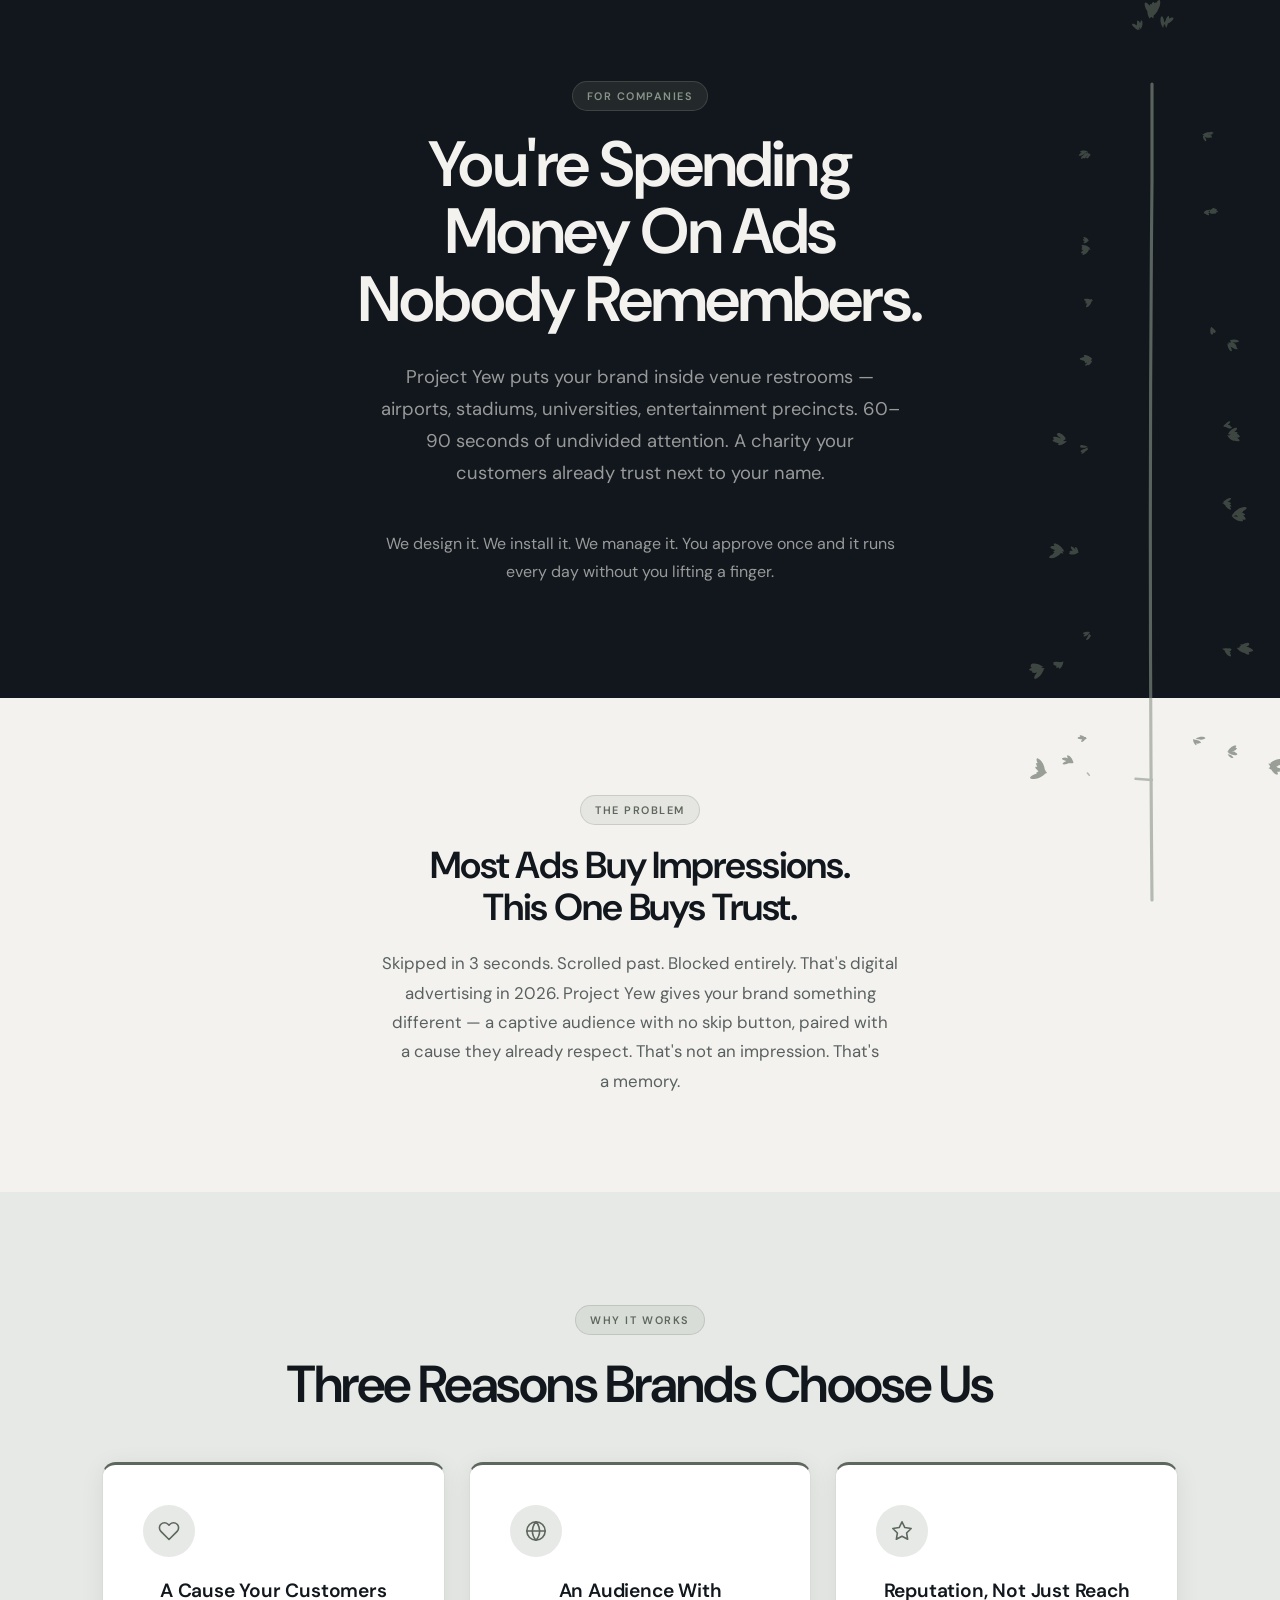
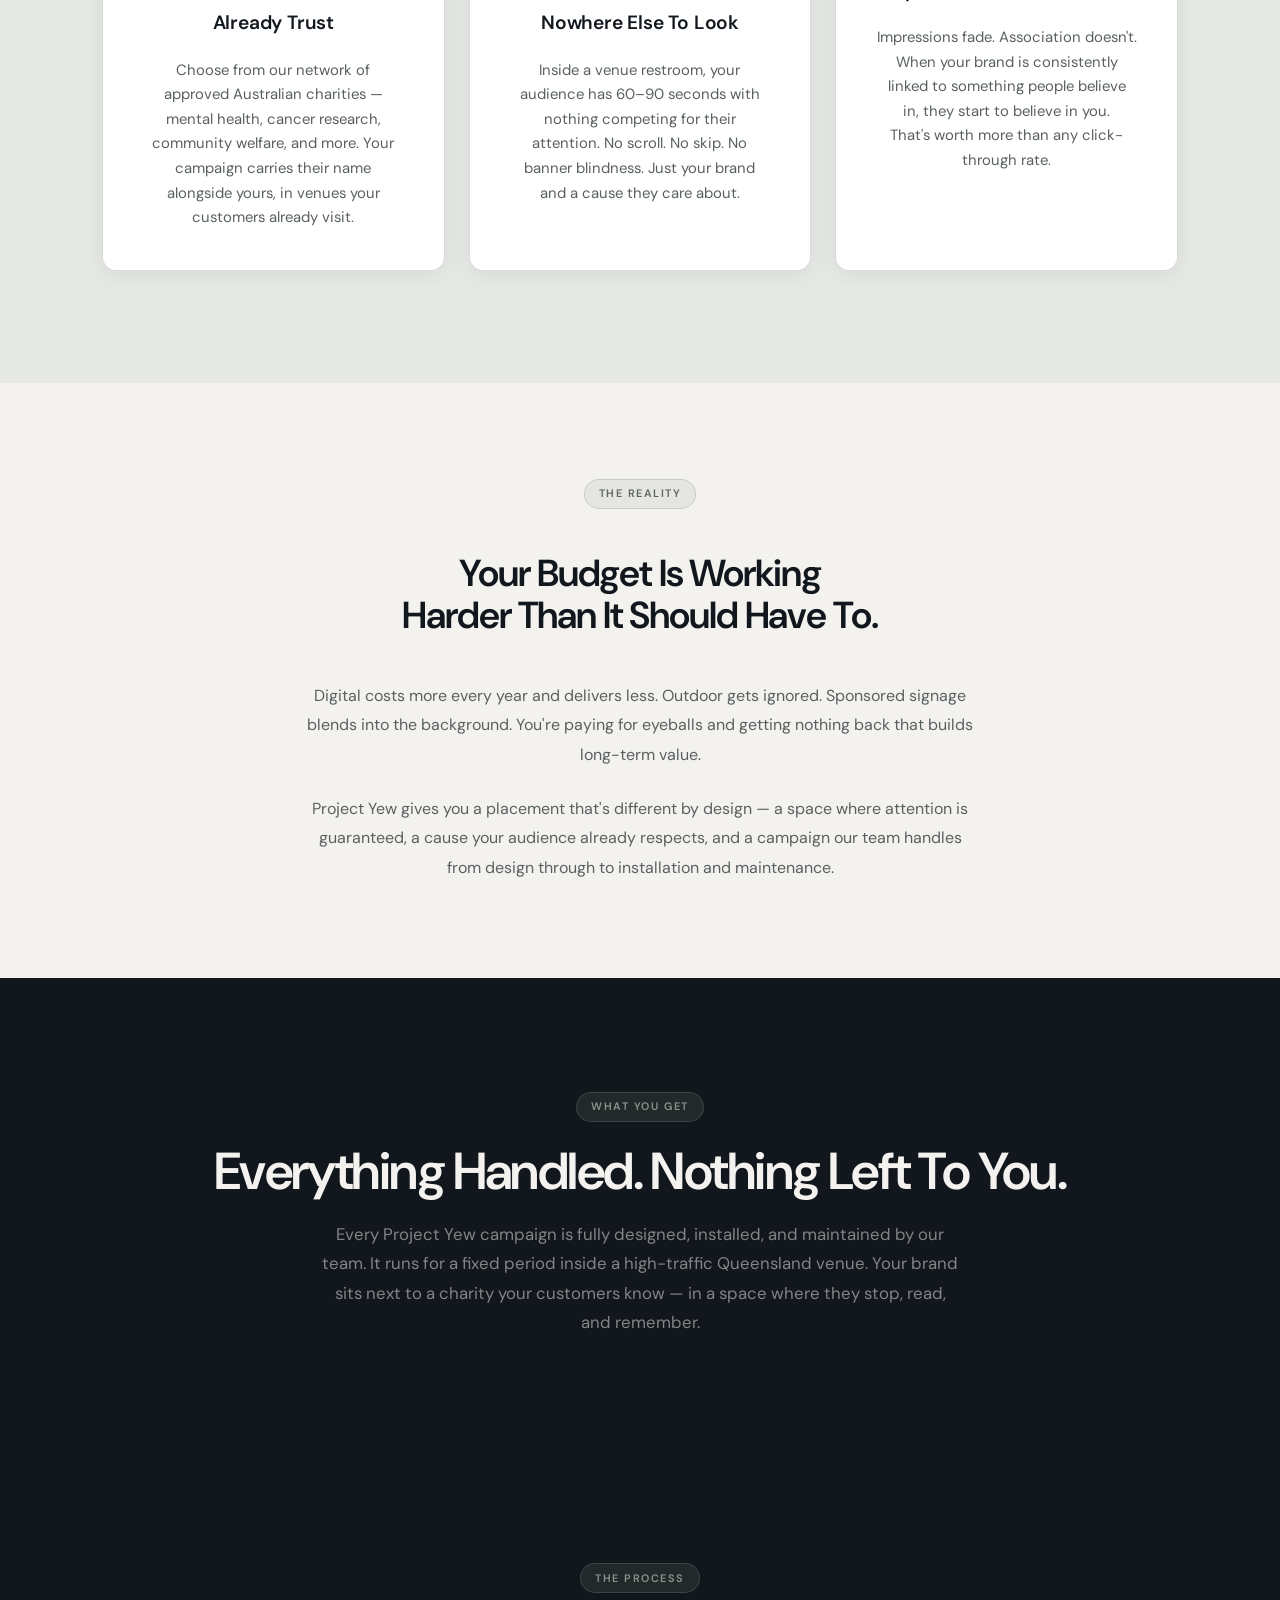
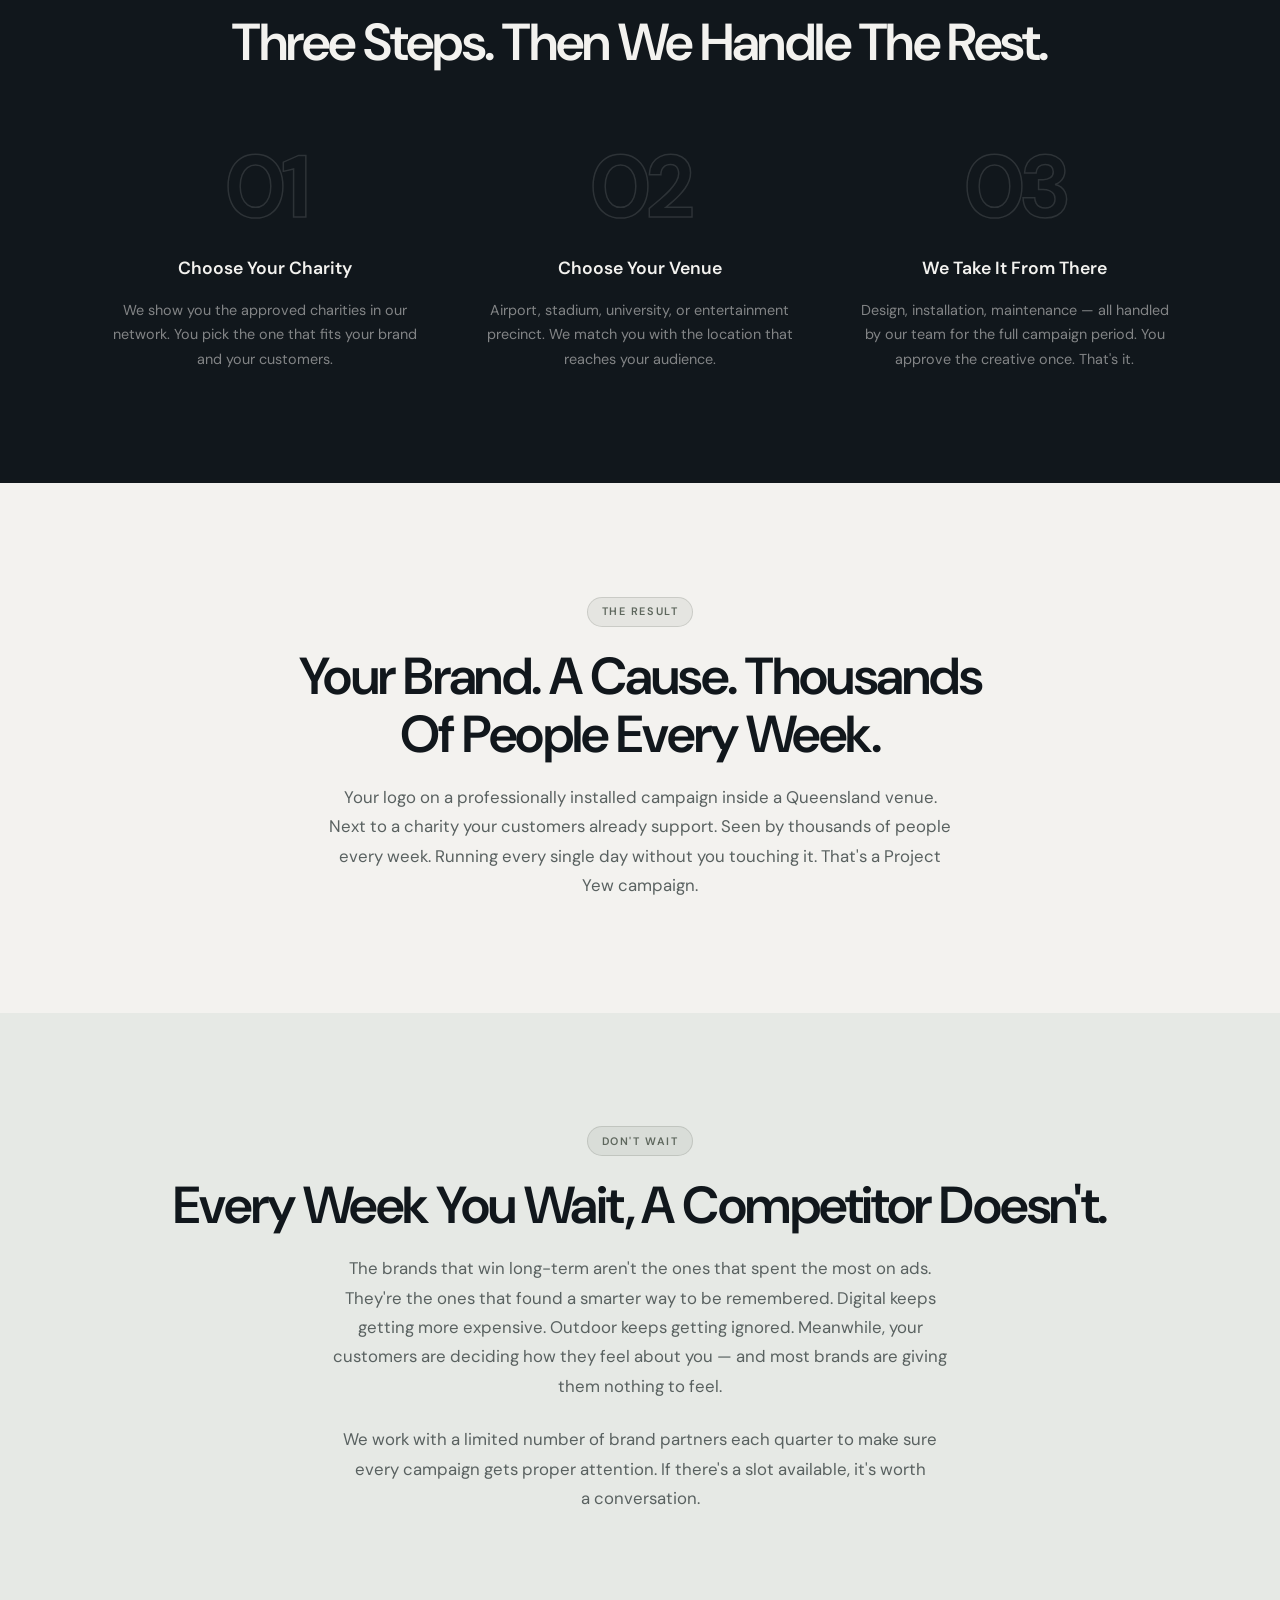
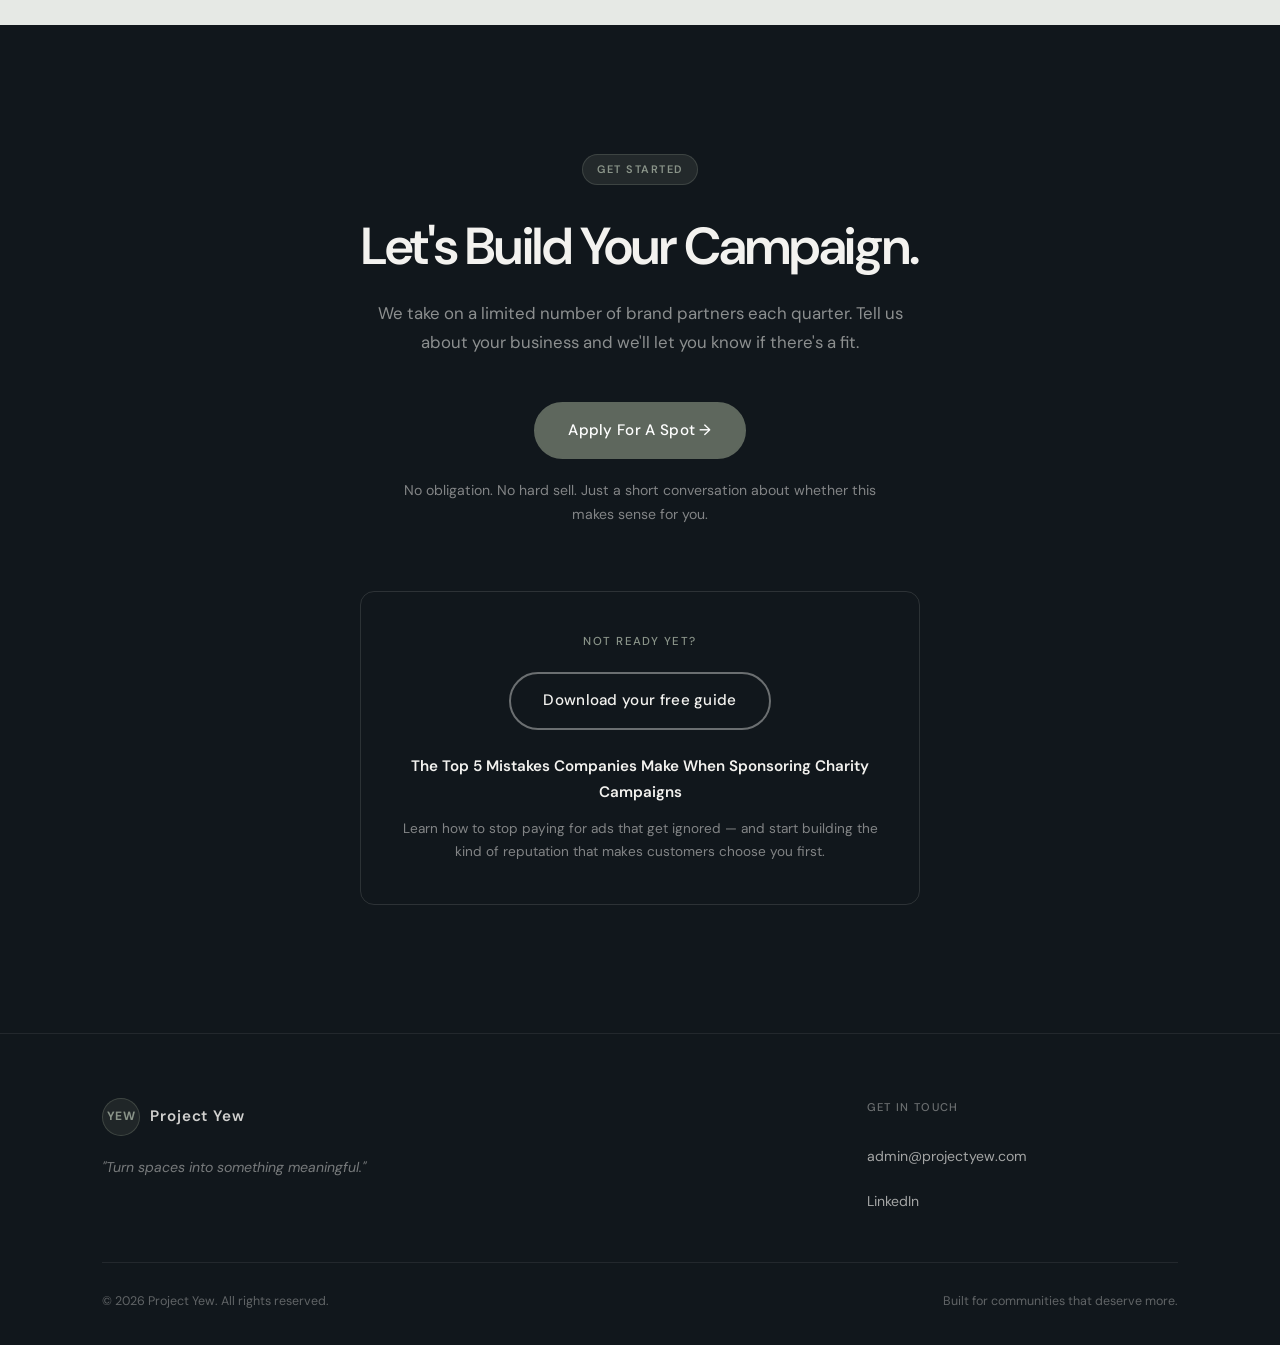
==== commit 9d8d3aa8: "Redesign: dark heroes, Hormozi copy, growing yew tree animation, centred layout - Rewrote all page c" ====
--- a/brands.html
+++ b/brands.html
@@ -4,7 +4,7 @@
   <meta charset="UTF-8" />
   <meta name="viewport" content="width=device-width, initial-scale=1.0" />
   <title>For Companies — Project Yew</title>
-  <meta name="description" content="Partner with Project Yew to support causes that matter, reach engaged audiences, and strengthen your reputation through meaningful restroom advertising campaigns." />
+  <meta name="description" content="Stop paying for ads nobody remembers. Project Yew puts your brand inside Queensland's busiest venues next to a charity your customers already trust." />
   <link rel="preconnect" href="https://fonts.googleapis.com" />
   <link rel="preconnect" href="https://fonts.gstatic.com" crossorigin />
   <link href="https://fonts.googleapis.com/css2?family=DM+Sans:ital,wght@0,300;0,400;0,500;0,600;1,400&display=swap" rel="stylesheet" />
@@ -18,21 +18,21 @@
     <div class="container">
       <div class="page-hero-content">
         <span class="label">For Companies</span>
-        <h1 class="hero-title">Connecting Companies, Charities &amp; Iconic Venues</h1>
-        <p class="hero-sub">We bring together companies, charities, and venues to create unforgettable campaigns that support important causes and strengthen local connections.</p>
-        <p class="hero-sub" style="font-size:1rem;margin-bottom:0;">Our restroom advertising campaigns get people talking, strengthen your reputation, and create meaningful change.</p>
-      </div>
-    </div>
-  </section>
-
-  <!-- ── Trust Isn't Built Through Advertising Alone ── -->
+        <h1 class="hero-title">You're Spending Money On Ads Nobody Remembers.</h1>
+        <p class="hero-sub">Project Yew puts your brand inside venue restrooms — airports, stadiums, universities, entertainment precincts. 60–90 seconds of undivided attention. A charity your customers already trust next to your name.</p>
+        <p class="hero-sub" style="font-size:1rem;margin-bottom:0;">We design it. We install it. We manage it. You approve once and it runs every day without you lifting a finger.</p>
+      </div>
+    </div>
+  </section>
+
+  <!-- ── The Problem ────────────────────────────── -->
   <section class="problem-section">
     <div class="container">
       <div class="problem-grid">
         <div class="problem-text">
           <span class="label reveal">The Problem</span>
-          <h2 class="section-title reveal">Trust Isn't Built Through Advertising Alone</h2>
-          <p class="section-lead reveal">People see thousands of advertisements every day, and most are forgotten within seconds. Today's customers want to support businesses that contribute to causes they care about and stand for something meaningful. Without genuine involvement in important causes, businesses can struggle to stand out, strengthen their reputation, and create lasting connections with the people they want to reach.</p>
+          <h2 class="section-title reveal">Most Ads Buy Impressions. This One Buys Trust.</h2>
+          <p class="section-lead reveal">Skipped in 3 seconds. Scrolled past. Blocked entirely. That's digital advertising in 2026. Project Yew gives your brand something different — a captive audience with no skip button, paired with a cause they already respect. That's not an impression. That's a memory.</p>
         </div>
         <div class="problem-visual">
           <div class="problem-visual-inner">
@@ -48,44 +48,44 @@
   <!-- ── Why Partner With Us ────────────────────── -->
   <section style="padding:7rem 0;background-color:var(--sage-light);">
     <div class="container">
-      <span class="label reveal">Our Platform</span>
-      <h2 class="section-title reveal">Why Partner With Us</h2>
+      <span class="label reveal">Why It Works</span>
+      <h2 class="section-title reveal">Three Reasons Brands Choose Us</h2>
 
       <div class="audience-grid" style="margin-top:3rem;" data-stagger>
         <div class="audience-card reveal">
           <div class="audience-card-icon">
             <svg viewBox="0 0 24 24"><path d="M20.84 4.61a5.5 5.5 0 0 0-7.78 0L12 5.67l-1.06-1.06a5.5 5.5 0 0 0-7.78 7.78l1.06 1.06L12 21.23l7.78-7.78 1.06-1.06a5.5 5.5 0 0 0 0-7.78z"/></svg>
           </div>
-          <h3>Support Causes That Matter</h3>
-          <p>Show your customers that your company cares by supporting approved charities, local initiatives, and causes that strengthen the communities where you live, work, and do business.</p>
+          <h3>A Cause Your Customers Already Trust</h3>
+          <p>Choose from our network of approved Australian charities — mental health, cancer research, community welfare, and more. Your campaign carries their name alongside yours, in venues your customers already visit.</p>
         </div>
         <div class="audience-card reveal">
           <div class="audience-card-icon">
             <svg viewBox="0 0 24 24"><circle cx="12" cy="12" r="10"/><line x1="2" y1="12" x2="22" y2="12"/><path d="M12 2a15.3 15.3 0 0 1 4 10 15.3 15.3 0 0 1-4 10 15.3 15.3 0 0 1-4-10 15.3 15.3 0 0 1 4-10z"/></svg>
           </div>
-          <h3>Reach The Right People</h3>
-          <p>Connect with engaged audiences in busy venues such as Airports, Stadiums, Universities, Racecourses, and entertainment precincts.</p>
+          <h3>An Audience With Nowhere Else To Look</h3>
+          <p>Inside a venue restroom, your audience has 60–90 seconds with nothing competing for their attention. No scroll. No skip. No banner blindness. Just your brand and a cause they care about.</p>
         </div>
         <div class="audience-card reveal">
           <div class="audience-card-icon">
             <svg viewBox="0 0 24 24"><polygon points="12 2 15.09 8.26 22 9.27 17 14.14 18.18 21.02 12 17.77 5.82 21.02 7 14.14 2 9.27 8.91 8.26 12 2"/></svg>
           </div>
-          <h3>Strengthen Your Reputation</h3>
-          <p>Our restroom advertising campaigns help your business stand out, earn credibility, and create meaningful connections with the people you want to reach.</p>
-        </div>
-      </div>
-    </div>
-  </section>
-
-  <!-- ── We Understand The Challenge ───────────── -->
+          <h3>Reputation, Not Just Reach</h3>
+          <p>Impressions fade. Association doesn't. When your brand is consistently linked to something people believe in, they start to believe in you. That's worth more than any click-through rate.</p>
+        </div>
+      </div>
+    </div>
+  </section>
+
+  <!-- ── The Reality ────────────────────────────── -->
   <section class="story-section">
     <div class="container">
       <div class="story-grid">
         <div class="story-text">
-          <span class="label reveal">Empathy</span>
-          <h2 class="section-title reveal" style="font-size:clamp(1.7rem,3vw,2.35rem);">We Understand The Challenge</h2>
-          <p class="reveal">Businesses today are under more pressure than ever to stand out and create genuine connections with their customers. Traditional advertising is often ignored, making it difficult to earn credibility, strengthen your reputation, and engage the people you want to reach.</p>
-          <p class="reveal">That's why we create restroom advertising campaigns that people notice, remember, and talk about. Working alongside approved charities and iconic venues, we help businesses support important causes while creating meaningful connections with the people who matter most — your current and future customers.</p>
+          <span class="label reveal">The Reality</span>
+          <h2 class="section-title reveal" style="font-size:clamp(1.7rem,3vw,2.35rem);">Your Budget Is Working Harder Than It Should Have To.</h2>
+          <p class="reveal">Digital costs more every year and delivers less. Outdoor gets ignored. Sponsored signage blends into the background. You're paying for eyeballs and getting nothing back that builds long-term value.</p>
+          <p class="reveal">Project Yew gives you a placement that's different by design — a space where attention is guaranteed, a cause your audience already respects, and a campaign our team handles from design through to installation and maintenance.</p>
         </div>
         <div class="story-visual">
           <div class="story-visual-tree">
@@ -97,56 +97,57 @@
     </div>
   </section>
 
-  <!-- ── Making A Difference Together ──────────── -->
+  <!-- ── What You Get ───────────────────────────── -->
   <section class="benefits-section">
     <div class="container">
-      <span class="label reveal">Our Impact</span>
-      <h2 class="section-title reveal">Making A Difference Together</h2>
-      <p class="section-lead reveal" style="max-width:660px;">Project Yew partners with respected charities, local organizations and some of Queensland's busiest venues to create campaigns that are seen, remembered, and associated with causes that matter. By bringing together sponsors, charities, and venues, we create unforgettable campaigns that help businesses support causes that matter, foster goodwill, and leave a lasting impression.</p>
-    </div>
-  </section>
-
-  <!-- ── Here's How We Do It ────────────────────── -->
+      <span class="label reveal">What You Get</span>
+      <h2 class="section-title reveal">Everything Handled. Nothing Left To You.</h2>
+      <p class="section-lead reveal" style="max-width:660px;">Every Project Yew campaign is fully designed, installed, and maintained by our team. It runs for a fixed period inside a high-traffic Queensland venue. Your brand sits next to a charity your customers know — in a space where they stop, read, and remember.</p>
+    </div>
+  </section>
+
+  <!-- ── The Process ────────────────────────────── -->
   <section class="how-section">
     <div class="container">
       <span class="label reveal">The Process</span>
-      <h2 class="section-title reveal">Here's How We Do It</h2>
+      <h2 class="section-title reveal">Three Steps. Then We Handle The Rest.</h2>
 
       <div class="how-grid how-grid-3" data-stagger>
         <div class="how-step reveal">
           <div class="how-number">01</div>
-          <h3>Choose Your Cause</h3>
-          <p>We'll help you choose a charity that aligns with your company's values and objectives.</p>
+          <h3>Choose Your Charity</h3>
+          <p>We show you the approved charities in our network. You pick the one that fits your brand and your customers.</p>
         </div>
         <div class="how-step reveal">
           <div class="how-number">02</div>
           <h3>Choose Your Venue</h3>
-          <p>We'll help you select the right venue for your campaign, ensuring it reaches the right audience and delivers maximum exposure.</p>
+          <p>Airport, stadium, university, or entertainment precinct. We match you with the location that reaches your audience.</p>
         </div>
         <div class="how-step reveal">
           <div class="how-number">03</div>
-          <h3>We Bring Everything Together</h3>
-          <p>We design, install, and launch your campaign from start to finish. Your campaign gets people talking, strengthens your reputation, and helps support an important cause.</p>
-        </div>
-      </div>
-    </div>
-  </section>
-
-  <!-- ── Become A Company People Remember ──────── -->
+          <h3>We Take It From There</h3>
+          <p>Design, installation, maintenance — all handled by our team for the full campaign period. You approve the creative once. That's it.</p>
+        </div>
+      </div>
+    </div>
+  </section>
+
+  <!-- ── The Result ─────────────────────────────── -->
   <section class="story-section" style="padding:7rem 0;">
     <div class="container">
-      <span class="label reveal">Your Future</span>
-      <h2 class="section-title reveal">Become A Company People Remember</h2>
-      <p class="section-lead reveal" style="max-width:640px;">Imagine your brand being associated with causes that matter. Your business is recognised as a company that stands for something meaningful. People notice your commitment to making a positive difference, talk about your campaign, and remember your brand long after they've left the venue. That's the power of combining purpose-driven campaigns with unforgettable advertising.</p>
-    </div>
-  </section>
-
-  <!-- ── Don't Let Your Message Be Ignored ─────── -->
+      <span class="label reveal">The Result</span>
+      <h2 class="section-title reveal">Your Brand. A Cause. Thousands Of People Every Week.</h2>
+      <p class="section-lead reveal" style="max-width:640px;">Your logo on a professionally installed campaign inside a Queensland venue. Next to a charity your customers already support. Seen by thousands of people every week. Running every single day without you touching it. That's a Project Yew campaign.</p>
+    </div>
+  </section>
+
+  <!-- ── The Cost of Waiting ────────────────────── -->
   <section style="padding:7rem 0;background-color:var(--sage-light);">
     <div class="container">
-      <span class="label reveal">The Risk</span>
-      <h2 class="section-title reveal">Don't Let Your Message Be Ignored</h2>
-      <p class="section-lead reveal" style="max-width:620px;">Traditional advertising is becoming easier to overlook. Without meaningful ways to connect with customers and support important causes, businesses can struggle to stand out, create engagement, and leave a lasting impression. Don't let your marketing become just another message people forget.</p>
+      <span class="label reveal">Don't Wait</span>
+      <h2 class="section-title reveal">Every Week You Wait, A Competitor Doesn't.</h2>
+      <p class="section-lead reveal" style="max-width:620px;">The brands that win long-term aren't the ones that spent the most on ads. They're the ones that found a smarter way to be remembered. Digital keeps getting more expensive. Outdoor keeps getting ignored. Meanwhile, your customers are deciding how they feel about you — and most brands are giving them nothing to feel.</p>
+      <p class="section-lead reveal" style="max-width:620px;margin-top:1.5rem;">We work with a limited number of brand partners each quarter to make sure every campaign gets proper attention. If there's a slot available, it's worth a conversation.</p>
     </div>
   </section>
 
@@ -154,19 +155,19 @@
   <section class="cta-section">
     <div class="container">
       <span class="label reveal">Get Started</span>
-      <h2 class="section-title reveal">Ready To Make A Difference?</h2>
-      <p class="section-lead reveal">Let's create a campaign that supports an important cause, strengthens your reputation, and gets people talking.</p>
+      <h2 class="section-title reveal">Let's Build Your Campaign.</h2>
+      <p class="section-lead reveal">We take on a limited number of brand partners each quarter. Tell us about your business and we'll let you know if there's a fit.</p>
       <div class="cta-btn-group" style="margin-bottom:1.25rem;">
-        <a href="contact.html" class="btn btn-primary reveal" style="background-color:var(--sage);border-color:var(--sage);color:#fff;">Book A Discovery Call</a>
-      </div>
-      <p class="reveal" style="font-size:0.88rem;color:rgba(243,242,239,0.5);max-width:500px;margin:0 auto 4rem;">Learn how Project Yew can help your business support important causes while creating memorable advertising experiences.</p>
+        <a href="contact.html" class="btn btn-primary reveal" style="background-color:var(--sage);border-color:var(--sage);color:#fff;">Apply For A Spot &rarr;</a>
+      </div>
+      <p class="reveal" style="font-size:0.88rem;color:rgba(243,242,239,0.5);max-width:500px;margin:0 auto 4rem;">No obligation. No hard sell. Just a short conversation about whether this makes sense for you.</p>
 
       <!-- Secondary CTA -->
       <div class="reveal" style="border:1px solid rgba(243,242,239,0.12);border-radius:var(--radius);padding:2.5rem;max-width:560px;margin:0 auto;text-align:center;">
         <p style="font-size:0.72rem;font-weight:500;letter-spacing:0.13em;text-transform:uppercase;color:var(--sage-mid);margin-bottom:1.25rem;">Not Ready Yet?</p>
         <a href="contact.html" class="btn btn-outline-white" style="margin-bottom:1.5rem;">Download your free guide</a>
         <p style="font-size:0.95rem;font-weight:600;color:var(--bg);margin-bottom:0.75rem;">The Top 5 Mistakes Companies Make When Sponsoring Charity Campaigns</p>
-        <p style="font-size:0.85rem;color:rgba(243,242,239,0.5);line-height:1.7;">Learn how to avoid wasting money on advertising that people ignore and discover how to strengthen your reputation, foster goodwill, and make a positive difference where it matters most.</p>
+        <p style="font-size:0.85rem;color:rgba(243,242,239,0.5);line-height:1.7;">Learn how to stop paying for ads that get ignored — and start building the kind of reputation that makes customers choose you first.</p>
       </div>
     </div>
   </section>
@@ -177,9 +178,7 @@
       <div class="footer-inner" style="grid-template-columns:2.25fr 1fr;">
         <div class="footer-brand">
           <div class="footer-logo">
-            <img src="ChatGPT Image May 26, 2026, 03_15_09 PM.png" alt="Project Yew"
-                 onerror="this.style.display='none';this.nextElementSibling.style.display='flex'" />
-            <div class="footer-logo-fallback" style="display:none">YEW</div>
+            <div class="footer-logo-fallback">YEW</div>
             <span class="footer-logo-text">Project Yew</span>
           </div>
           <p class="footer-tagline">"Turn spaces into something meaningful."</p>
@@ -187,7 +186,7 @@
         <div class="footer-col">
           <h4>Get in touch</h4>
           <ul>
-            <li><a href="mailto:hello@projectyew.com.au">hello@projectyew.com.au</a></li>
+            <li><a href="mailto:admin@projectyew.com">admin@projectyew.com</a></li>
             <li><a href="https://www.linkedin.com/company/projectyew" target="_blank" rel="noopener">LinkedIn</a></li>
           </ul>
         </div>
--- a/styles.css
+++ b/styles.css
@@ -48,6 +48,22 @@
   padding: 0 2rem;
 }
 
+section { text-align: center; }
+
+/* Keep contact, footer, and long body text left-aligned */
+.contact-grid,
+.contact-info,
+.contact-form,
+.form-group,
+.form-row,
+footer,
+.footer-inner,
+.footer-bottom { text-align: left; }
+
+/* Contact info left-aligned */
+.contact-info p,
+.contact-info h3 { text-align: left; }
+
 
 /* ── Buttons ─────────────────────────────────────── */
 
@@ -105,20 +121,25 @@
 
 .label {
   display: inline-block;
-  font-size: 0.72rem;
-  font-weight: 500;
-  letter-spacing: 0.13em;
+  font-size: 0.68rem;
+  font-weight: 600;
+  letter-spacing: 0.14em;
   text-transform: uppercase;
   color: var(--sage);
-  margin-bottom: 1rem;
+  margin-bottom: 1.25rem;
+  background-color: rgba(94, 103, 93, 0.09);
+  padding: 0.3rem 0.875rem;
+  border-radius: 50px;
+  border: 1px solid rgba(94, 103, 93, 0.2);
 }
 
 .section-title {
-  font-size: clamp(2rem, 4vw, 3rem);
+  font-size: clamp(2.2rem, 4.5vw, 3.25rem);
   font-weight: 600;
-  line-height: 1.15;
-  letter-spacing: -0.025em;
+  line-height: 1.12;
+  letter-spacing: -0.03em;
   margin-bottom: 1.25rem;
+  text-wrap: balance;
 }
 
 .section-lead {
@@ -126,6 +147,9 @@
   color: var(--muted);
   line-height: 1.75;
   max-width: 540px;
+  margin-left: auto;
+  margin-right: auto;
+  text-wrap: pretty;
 }
 
 
@@ -286,6 +310,7 @@
   justify-content: center;
   padding: 9rem 0 6rem;
   text-align: center;
+  background: radial-gradient(ellipse 80% 60% at 50% 0%, rgba(94,103,93,0.1) 0%, transparent 70%);
 }
 
 .hero-content {
@@ -302,6 +327,7 @@
   line-height: 1.05;
   letter-spacing: -0.03em;
   margin-bottom: 1.75rem;
+  text-wrap: balance;
 }
 
 .hero-title em {
@@ -314,7 +340,10 @@
   color: var(--muted);
   line-height: 1.75;
   max-width: 520px;
+  margin-left: auto;
+  margin-right: auto;
   margin-bottom: 2.75rem;
+  text-wrap: pretty;
 }
 
 .hero-cta {
@@ -348,6 +377,7 @@
 .audience-card {
   background-color: var(--white);
   border: 1px solid var(--border);
+  border-top: 3px solid var(--sage);
   border-radius: var(--radius);
   padding: 2.5rem;
   display: flex;
@@ -357,6 +387,7 @@
   transition: all 0.3s ease;
   position: relative;
   overflow: hidden;
+  box-shadow: 0 4px 24px rgba(17, 23, 28, 0.07);
 }
 
 .audience-card::after {
@@ -404,6 +435,7 @@
   font-size: 1.2rem;
   font-weight: 600;
   letter-spacing: -0.01em;
+  text-wrap: balance;
 }
 
 .audience-card p {
@@ -411,6 +443,7 @@
   color: var(--muted);
   line-height: 1.65;
   flex: 1;
+  text-wrap: pretty;
 }
 
 .card-link {
@@ -441,37 +474,51 @@
 
 .how-section {
   padding: 7rem 0;
-  background-color: var(--sage-light);
-}
-
-.how-section .section-lead { max-width: 460px; }
+  background-color: var(--text);
+  text-align: center;
+}
+
+.how-section .label {
+  color: var(--sage-mid);
+  background-color: rgba(138, 148, 137, 0.15);
+  border-color: rgba(138, 148, 137, 0.25);
+}
+
+.how-section .section-title { color: var(--bg); }
+.how-section .section-lead { max-width: 460px; color: rgba(243,242,239,0.5); }
 
 .how-grid {
   display: grid;
   grid-template-columns: repeat(4, 1fr);
-  gap: 2.5rem;
-  margin-top: 4rem;
+  gap: 3rem;
+  margin-top: 4.5rem;
 }
 
 .how-step { display: flex; flex-direction: column; gap: 1.125rem; }
 
 .how-number {
-  font-size: 1rem;
-  font-weight: 500;
-  color: var(--muted);
+  font-size: 5.5rem;
+  font-weight: 700;
   line-height: 1;
+  letter-spacing: -0.05em;
+  color: transparent;
+  -webkit-text-stroke: 1.5px rgba(243, 242, 239, 0.13);
+  margin-bottom: 0.5rem;
 }
 
 .how-step h3 {
-  font-size: 1.05rem;
+  font-size: 1.1rem;
   font-weight: 600;
   line-height: 1.3;
+  text-wrap: balance;
+  color: var(--bg);
 }
 
 .how-step p {
   font-size: 0.9rem;
-  color: var(--muted);
+  color: rgba(243, 242, 239, 0.5);
   line-height: 1.7;
+  text-wrap: pretty;
 }
 
 
@@ -516,7 +563,11 @@
   background-color: var(--text);
 }
 
-.cta-section .label { color: var(--sage-mid); }
+.cta-section .label {
+  color: var(--sage-mid);
+  background-color: rgba(138, 148, 137, 0.15);
+  border-color: rgba(138, 148, 137, 0.25);
+}
 
 .cta-section .section-title {
   color: var(--bg);
@@ -639,30 +690,46 @@
 /* ── Inner page hero ─────────────────────────────── */
 
 .page-hero {
-  padding: 10rem 0 6rem;
+  padding: 10rem 0 7rem;
   min-height: 68vh;
   display: flex;
   align-items: center;
-}
-
-.page-hero-content { max-width: 680px; }
-
-.page-hero .hero-title { font-size: clamp(2.5rem, 5vw, 4rem); }
-
-.page-hero .hero-sub { margin-bottom: 2.5rem; }
+  justify-content: center;
+  text-align: center;
+  background-color: var(--text);
+}
+
+.page-hero-content { max-width: 680px; margin: 0 auto; }
+
+.page-hero .label {
+  color: var(--sage-mid);
+  background-color: rgba(138, 148, 137, 0.15);
+  border-color: rgba(138, 148, 137, 0.25);
+}
+
+.page-hero .hero-title {
+  font-size: clamp(2.5rem, 5vw, 4rem);
+  color: var(--bg);
+}
+
+.page-hero .hero-sub {
+  color: rgba(243, 242, 239, 0.6);
+  margin-bottom: 2.5rem;
+}
 
 
 /* ── Problem section ─────────────────────────────── */
 
-.problem-section { padding: 6rem 0; }
+.problem-section { padding: 6rem 0; text-align: center; }
 
 .problem-grid {
-  display: grid;
-  grid-template-columns: 1fr 1fr;
-  gap: 6rem;
-  align-items: center;
-}
-
+  display: flex;
+  flex-direction: column;
+  align-items: center;
+  gap: 3rem;
+}
+
+.problem-text { max-width: 680px; margin: 0 auto; text-align: center; }
 .problem-text .section-title { font-size: clamp(1.7rem, 3vw, 2.35rem); }
 
 .problem-items {
@@ -670,6 +737,9 @@
   flex-direction: column;
   gap: 2rem;
   margin-top: 2.25rem;
+  margin-left: auto;
+  margin-right: auto;
+  text-align: left;
 }
 
 .problem-item {
@@ -697,14 +767,11 @@
   font-size: 0.9rem;
   color: var(--muted);
   line-height: 1.7;
+  text-wrap: pretty;
 }
 
 .problem-visual {
-  background-color: var(--sage-light);
-  border-radius: var(--radius);
-  aspect-ratio: 4/5;
-  position: relative;
-  overflow: hidden;
+  display: none;
 }
 
 .problem-visual-inner {
@@ -754,9 +821,14 @@
   padding: 7rem 0;
   background-color: var(--text);
   color: var(--bg);
-}
-
-.benefits-section .label { color: var(--sage-mid); }
+  text-align: center;
+}
+
+.benefits-section .label {
+  color: var(--sage-mid);
+  background-color: rgba(138, 148, 137, 0.15);
+  border-color: rgba(138, 148, 137, 0.25);
+}
 .benefits-section .section-title { color: var(--bg); }
 .benefits-section .section-lead { color: rgba(243, 242, 239, 0.5); }
 
@@ -769,15 +841,19 @@
 
 .benefit-card {
   border: 1px solid rgba(243, 242, 239, 0.09);
+  border-left: 3px solid var(--sage);
   border-radius: var(--radius);
   padding: 2.25rem;
   display: flex;
   flex-direction: column;
   gap: 1rem;
-  transition: border-color 0.25s;
-}
-
-.benefit-card:hover { border-color: rgba(94, 103, 93, 0.35); }
+  transition: border-color 0.25s, background 0.25s;
+}
+
+.benefit-card:hover {
+  border-color: rgba(94, 103, 93, 0.5);
+  background-color: rgba(94, 103, 93, 0.04);
+}
 
 .benefit-icon {
   width: 44px;
@@ -832,25 +908,30 @@
 
 /* ── About page ──────────────────────────────────── */
 
-.story-section { padding: 6rem 0; }
+.story-section { padding: 6rem 0; text-align: center; }
 
 .story-grid {
-  display: grid;
-  grid-template-columns: 1fr 1fr;
-  gap: 6rem;
-  align-items: center;
+  display: flex;
+  flex-direction: column;
+  align-items: center;
+  gap: 3rem;
 }
 
 .story-text {
   display: flex;
   flex-direction: column;
   gap: 1.5rem;
+  align-items: center;
+  max-width: 680px;
+  margin: 0 auto;
+  text-align: center;
 }
 
 .story-text p {
   font-size: 1rem;
   color: var(--muted);
   line-height: 1.85;
+  text-wrap: pretty;
 }
 
 .story-text p.lead {
@@ -860,14 +941,7 @@
 }
 
 .story-visual {
-  background-color: var(--sage-light);
-  border-radius: var(--radius);
-  aspect-ratio: 3/4;
-  display: flex;
-  align-items: center;
-  justify-content: center;
-  position: relative;
-  overflow: hidden;
+  display: none;
 }
 
 .story-visual-tree {
@@ -907,10 +981,12 @@
 .value-card {
   background-color: var(--white);
   border-radius: var(--radius);
+  border-top: 3px solid var(--sage);
   padding: 2.25rem;
   display: flex;
   flex-direction: column;
   gap: 1rem;
+  box-shadow: 0 4px 20px rgba(17, 23, 28, 0.06);
 }
 
 .value-number {
@@ -1160,6 +1236,7 @@
 
 .industries-section {
   padding: 6rem 0;
+  text-align: center;
 }
 
 .industries-grid {
@@ -1187,6 +1264,7 @@
 .venues-examples {
   padding: 6rem 0;
   background-color: var(--sage-light);
+  text-align: center;
 }
 
 .venues-grid-2 {
@@ -1283,6 +1361,30 @@
 }
 
 
+/* ── Dark section utility ────────────────────────── */
+
+.section-dark {
+  background-color: var(--text);
+  color: var(--bg);
+}
+
+.section-dark .label {
+  color: var(--sage-mid);
+  background-color: rgba(138, 148, 137, 0.15);
+  border-color: rgba(138, 148, 137, 0.25);
+}
+
+.section-dark .section-title { color: var(--bg); }
+
+.section-dark .section-lead { color: rgba(243, 242, 239, 0.55); }
+
+.section-dark .problem-item-dot { background-color: var(--sage-mid); }
+
+.section-dark .problem-item-text p { color: rgba(243, 242, 239, 0.65); }
+
+.section-dark p { color: rgba(243, 242, 239, 0.65); }
+
+
 /* ── Scroll reveal ───────────────────────────────── */
 
 .reveal {
@@ -1352,3 +1454,54 @@
   .contact-form { padding: 2rem 1.5rem; }
   .nav-inner { padding: 0 1.25rem; }
 }
+
+
+/* ── Yew tree scroll animation ───────────────────── */
+
+.yew-tree-wrap {
+  position: fixed;
+  right: 0;
+  top: 0;
+  width: clamp(180px, 20vw, 290px);
+  height: 100vh;
+  pointer-events: none;
+  z-index: 2;
+  overflow: visible;
+  opacity: 0.6;
+}
+
+.yew-tree-svg {
+  width: 100%;
+  height: 100%;
+  overflow: visible;
+}
+
+.yew-branch {
+  fill: none;
+  stroke: var(--sage-mid);
+  stroke-linecap: round;
+  stroke-linejoin: round;
+  transition: stroke-dashoffset 0.28s ease-out;
+  will-change: stroke-dashoffset;
+}
+
+/* Leaves spring into view when their branch is revealed */
+.yew-leaf-el {
+  fill: var(--sage);
+  opacity: 0;
+  transform-box: fill-box;
+  transform-origin: 50% 50%;
+  transform: scale(0);
+  transition:
+    transform 0.6s cubic-bezier(0.34, 1.56, 0.64, 1),
+    opacity   0.4s ease;
+}
+
+.yew-leaf-el.sprouted {
+  transform: scale(1);
+  opacity: 1;
+}
+
+@media (max-width: 960px) {
+  .yew-tree-wrap { display: none; }
+}
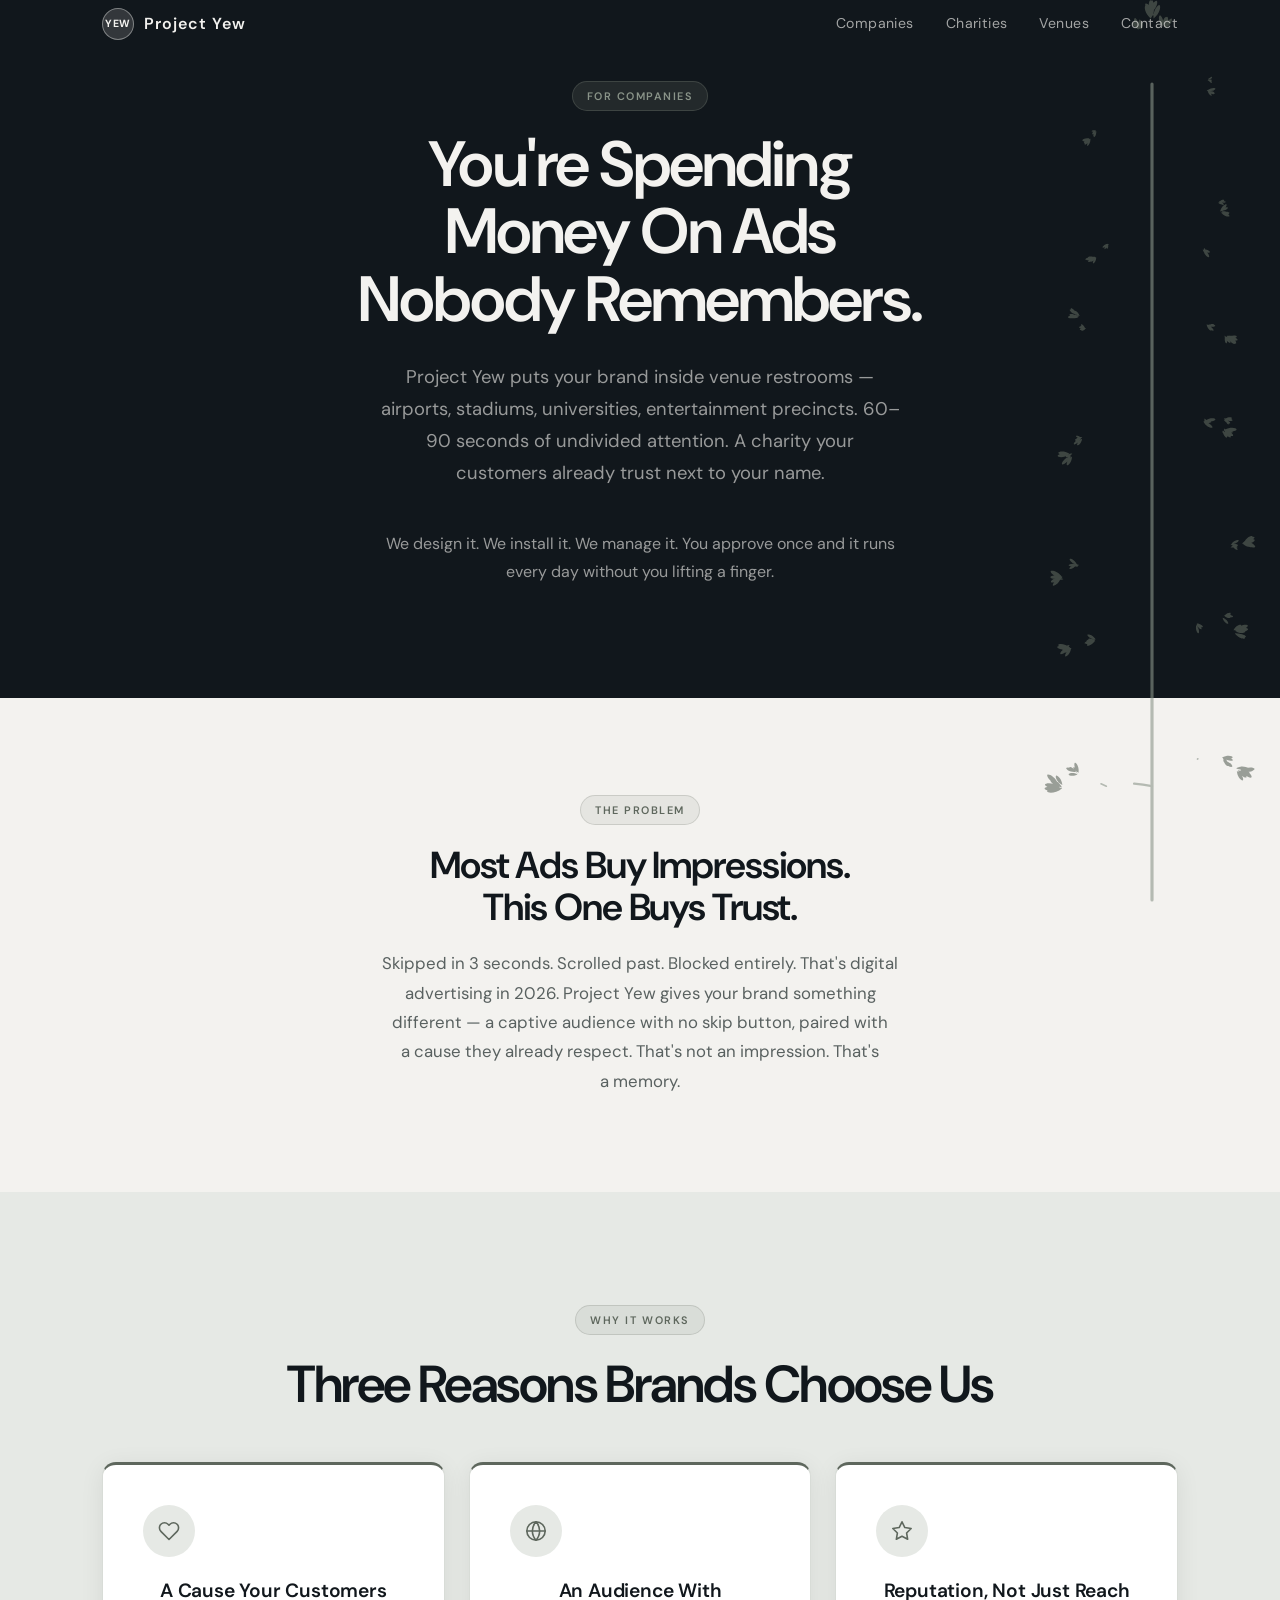
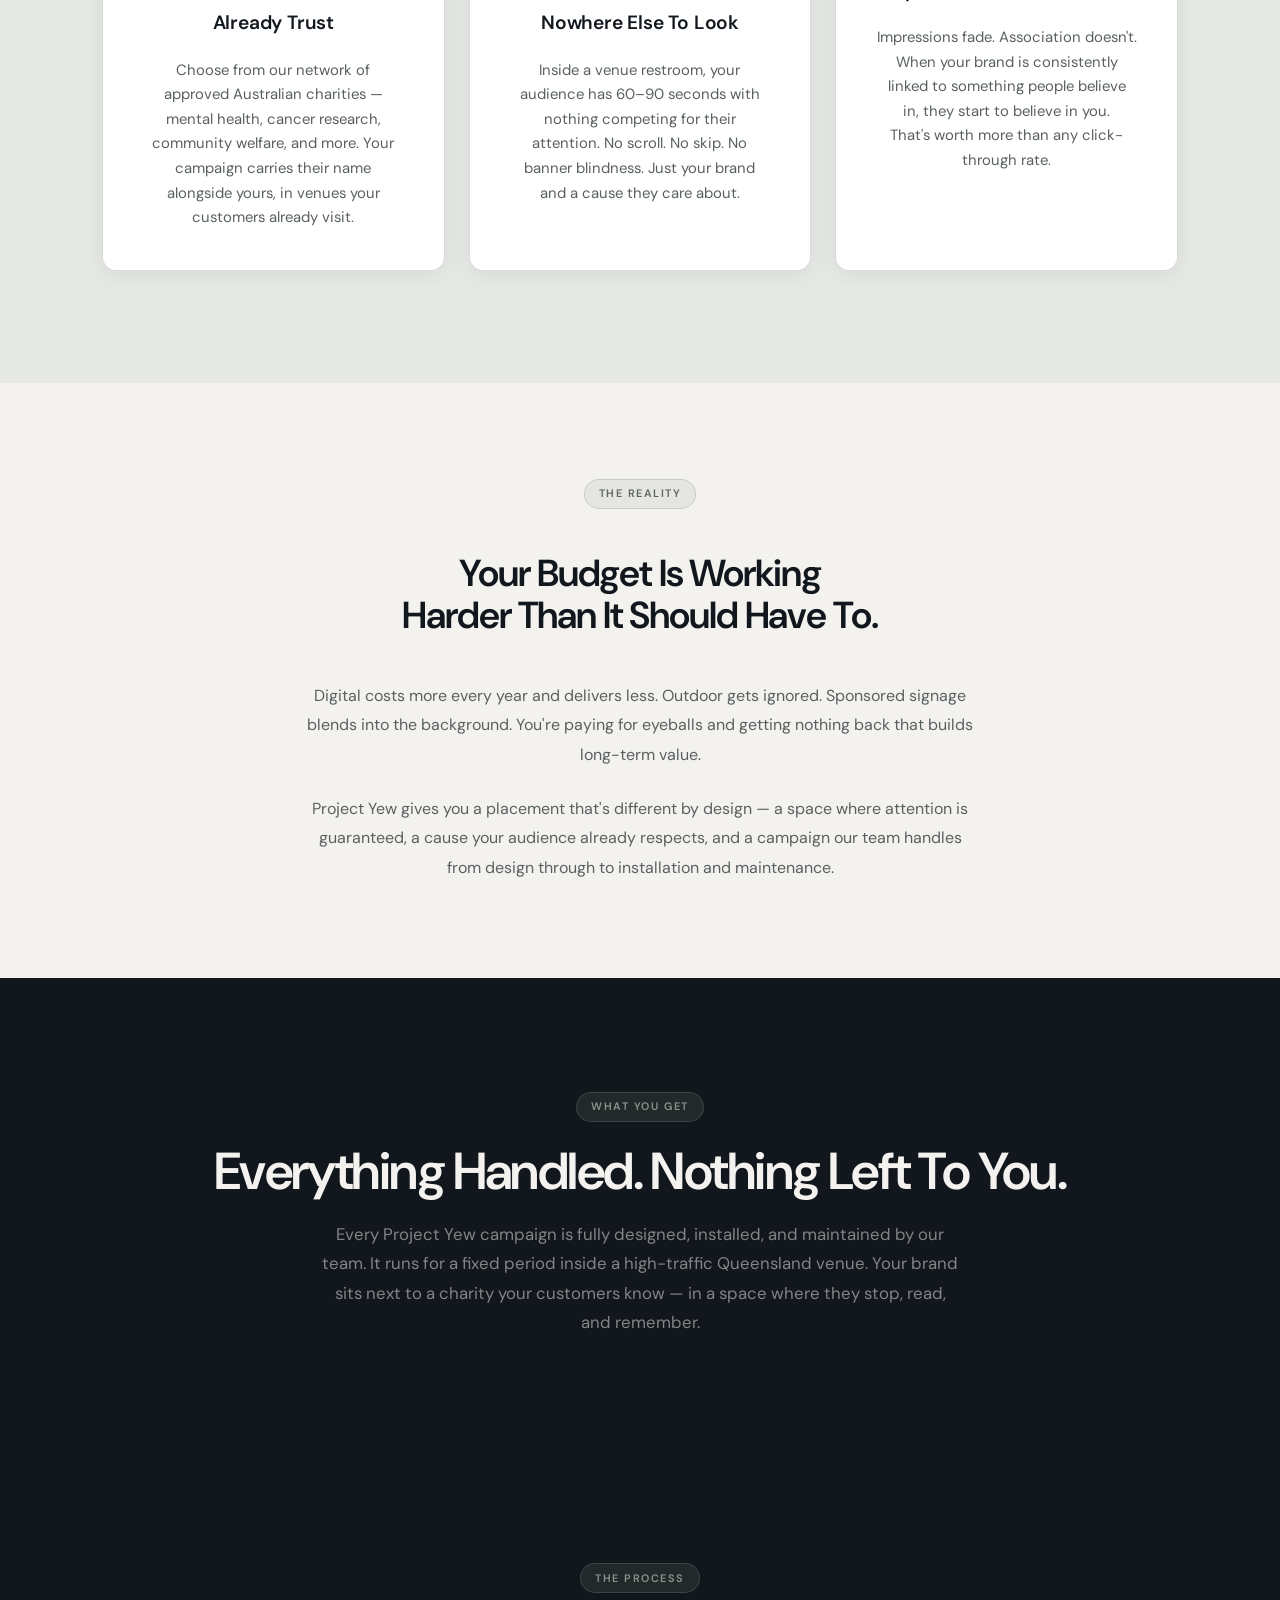
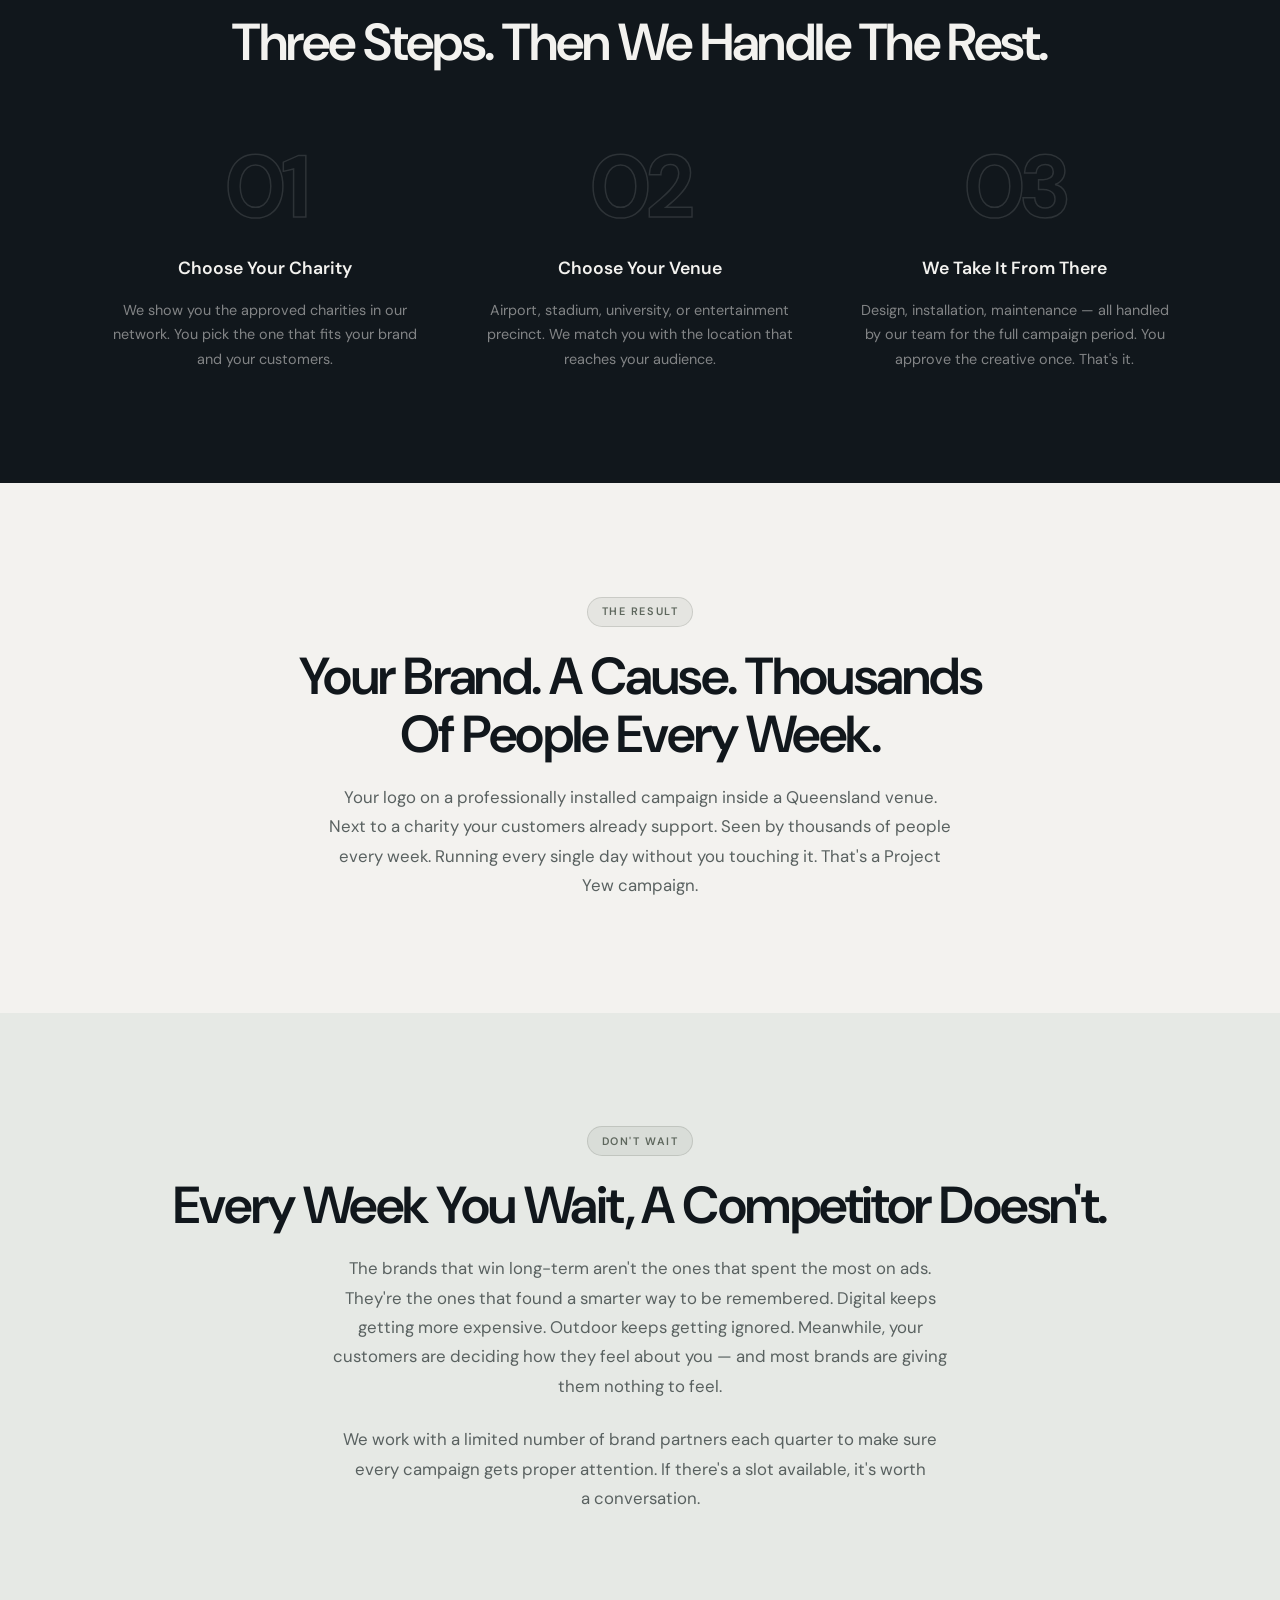
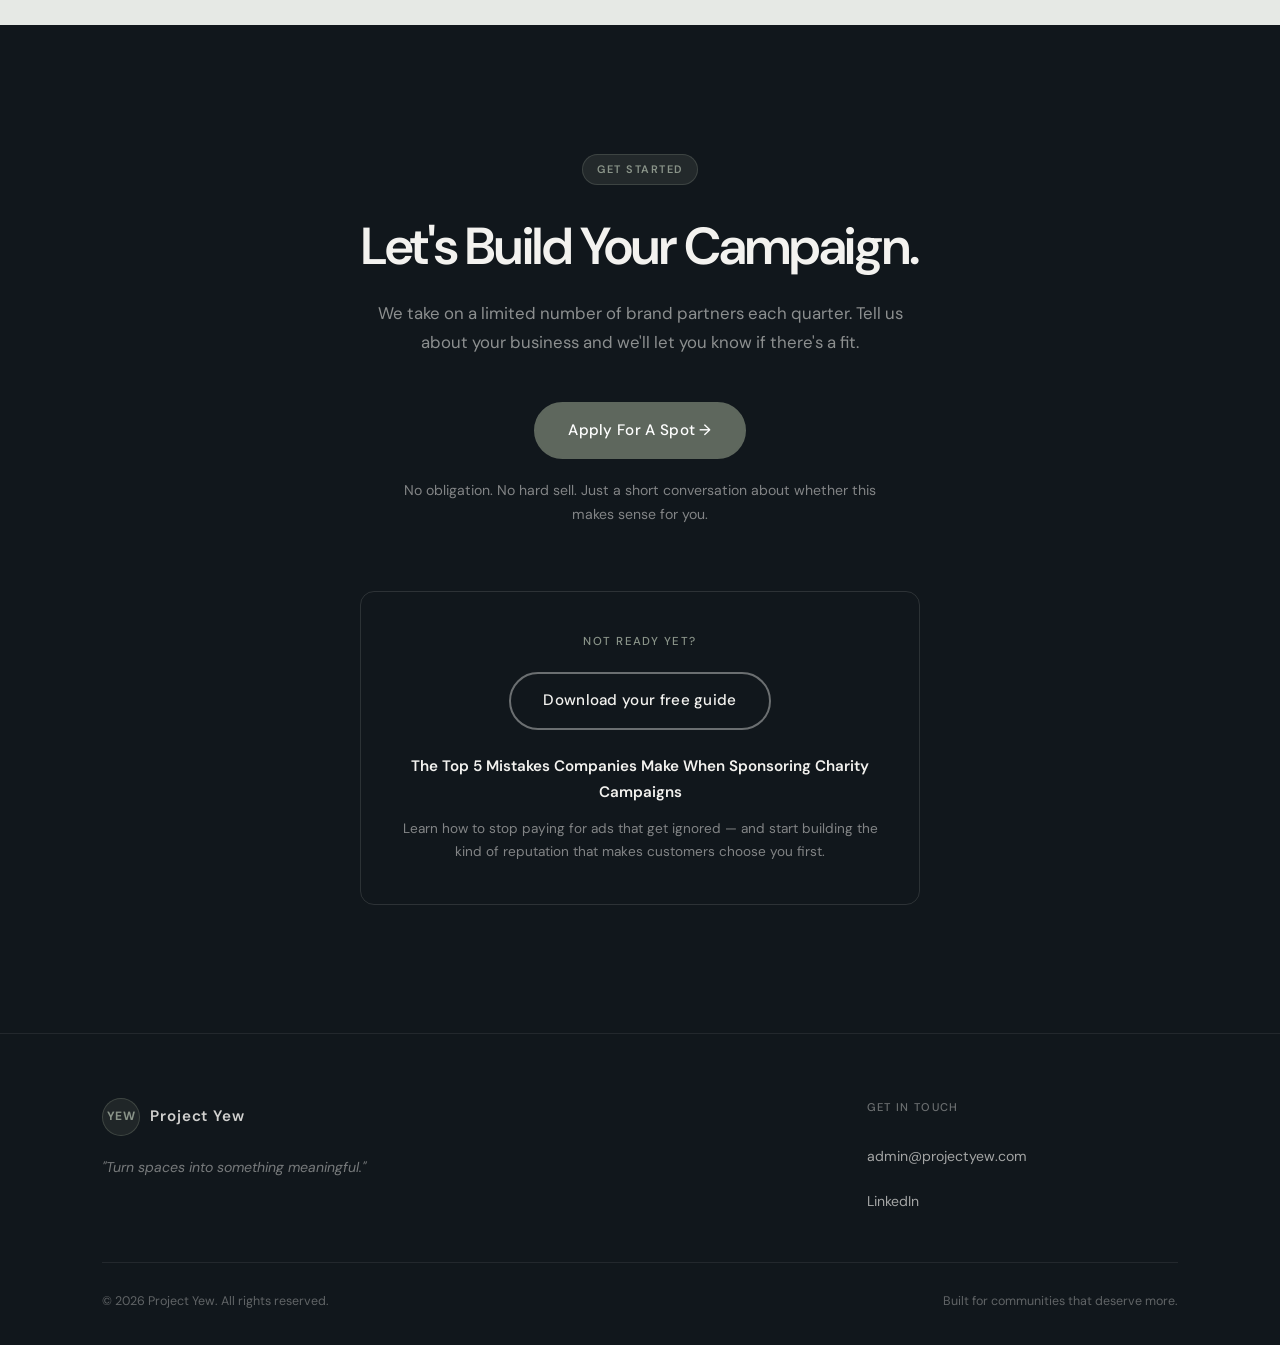
==== commit 1f6ccfe6: "Add navigation bar with links to all pages Co-Authored-By: Claude Sonnet 4.6 <noreply@anthropic.com>" ====
--- a/brands.html
+++ b/brands.html
@@ -13,6 +13,28 @@
 </head>
 <body>
 
+  <nav>
+    <div class="nav-inner">
+      <a href="index.html" class="nav-logo">
+        <div class="footer-logo-fallback" style="width:32px;height:32px;font-size:0.65rem;">YEW</div>
+        <span class="nav-logo-text">Project Yew</span>
+      </a>
+      <div class="nav-links">
+        <a href="brands.html">Companies</a>
+        <a href="charities.html">Charities</a>
+        <a href="venues.html">Venues</a>
+        <a href="contact.html">Contact</a>
+      </div>
+      <button class="nav-toggle" aria-label="Toggle menu"><span></span><span></span><span></span></button>
+    </div>
+  </nav>
+  <div class="mobile-nav">
+    <a href="brands.html">Companies</a>
+    <a href="charities.html">Charities</a>
+    <a href="venues.html">Venues</a>
+    <a href="contact.html">Contact</a>
+  </div>
+
   <!-- ── Hero ───────────────────────────────────── -->
   <section class="page-hero" style="padding-top:5rem;">
     <div class="container">
--- a/styles.css
+++ b/styles.css
@@ -170,6 +170,27 @@
   backdrop-filter: blur(12px);
   -webkit-backdrop-filter: blur(12px);
   box-shadow: 0 1px 0 var(--border);
+}
+
+/* Nav over dark hero pages */
+.page-hero ~ nav,
+body:has(.page-hero) nav:not(.scrolled) {
+  color: var(--bg);
+}
+
+body:has(.page-hero) nav:not(.scrolled) .nav-logo-text,
+body:has(.page-hero) nav:not(.scrolled) .nav-links a {
+  color: var(--bg);
+}
+
+body:has(.page-hero) nav:not(.scrolled) .nav-toggle span {
+  background-color: var(--bg);
+}
+
+body:has(.page-hero) nav:not(.scrolled) .footer-logo-fallback {
+  background-color: rgba(243,242,239,0.15);
+  border-color: rgba(243,242,239,0.4);
+  color: var(--bg);
 }
 
 .nav-inner {
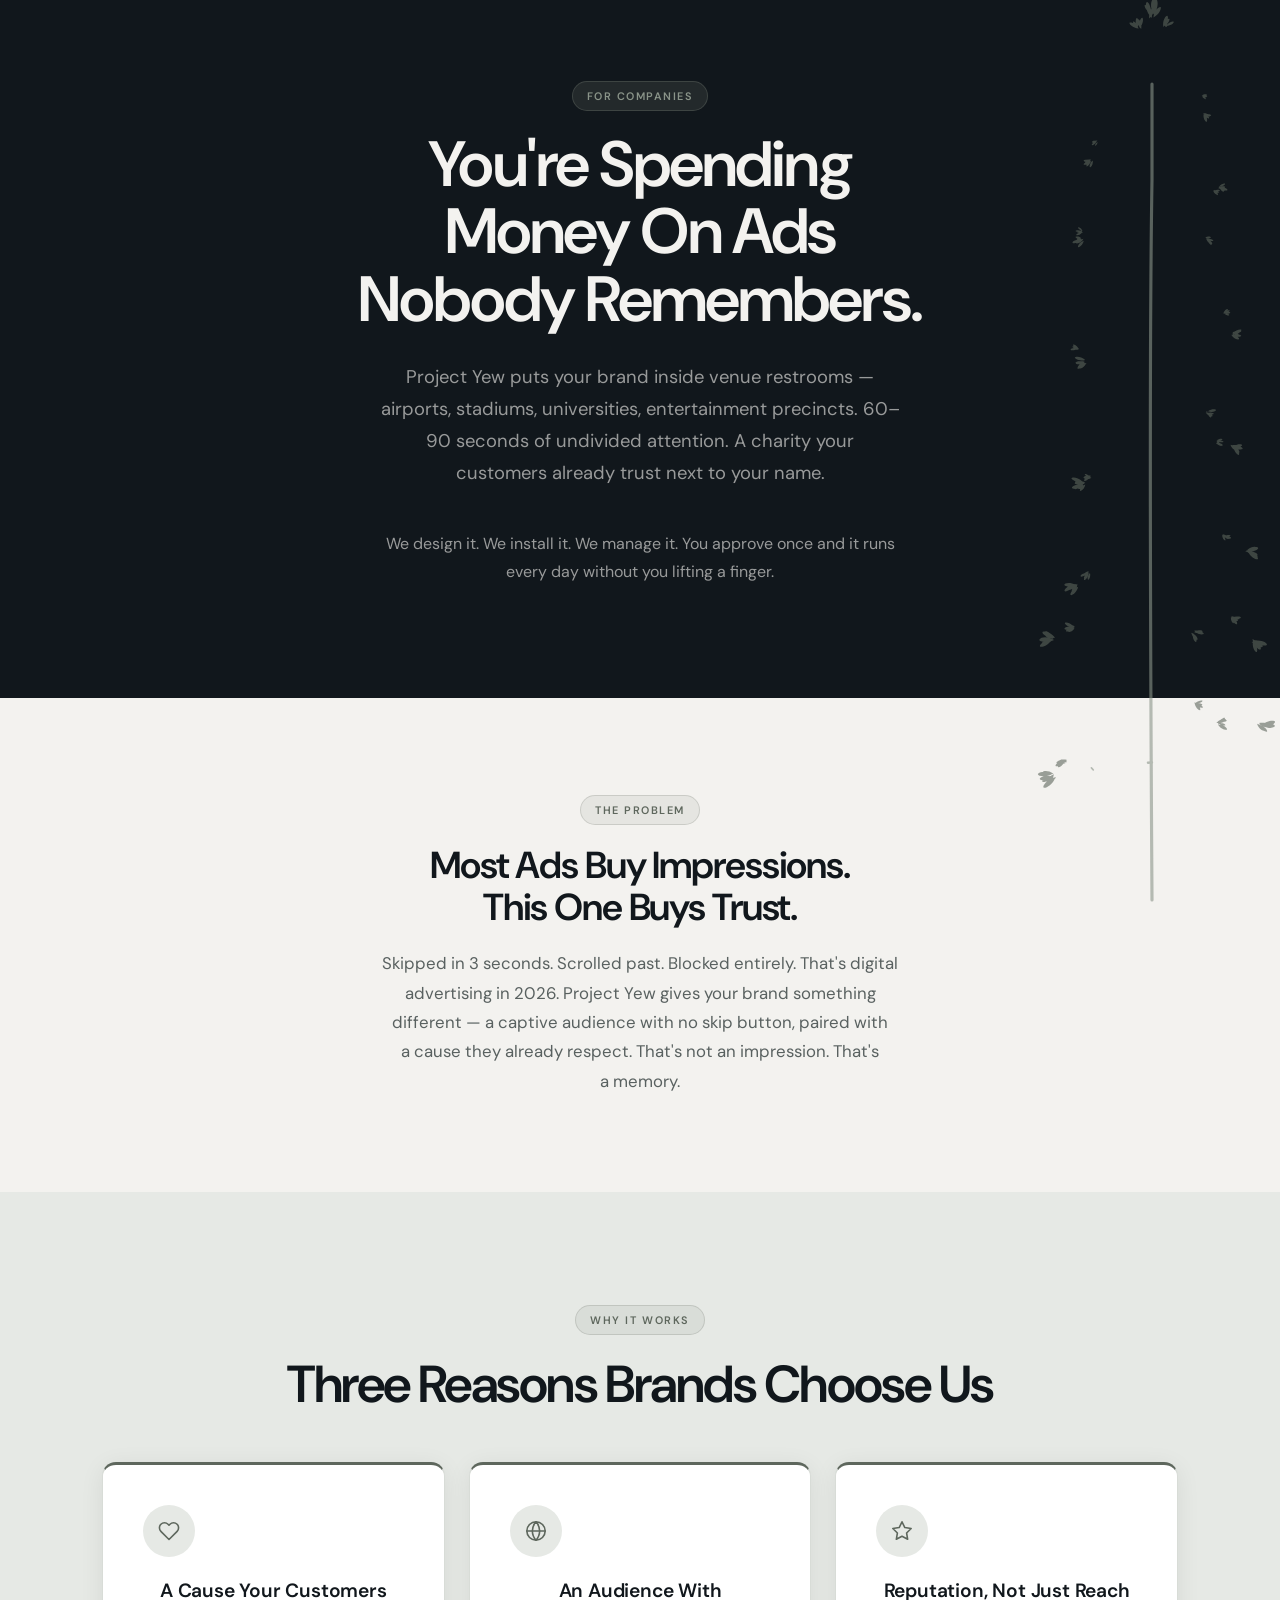
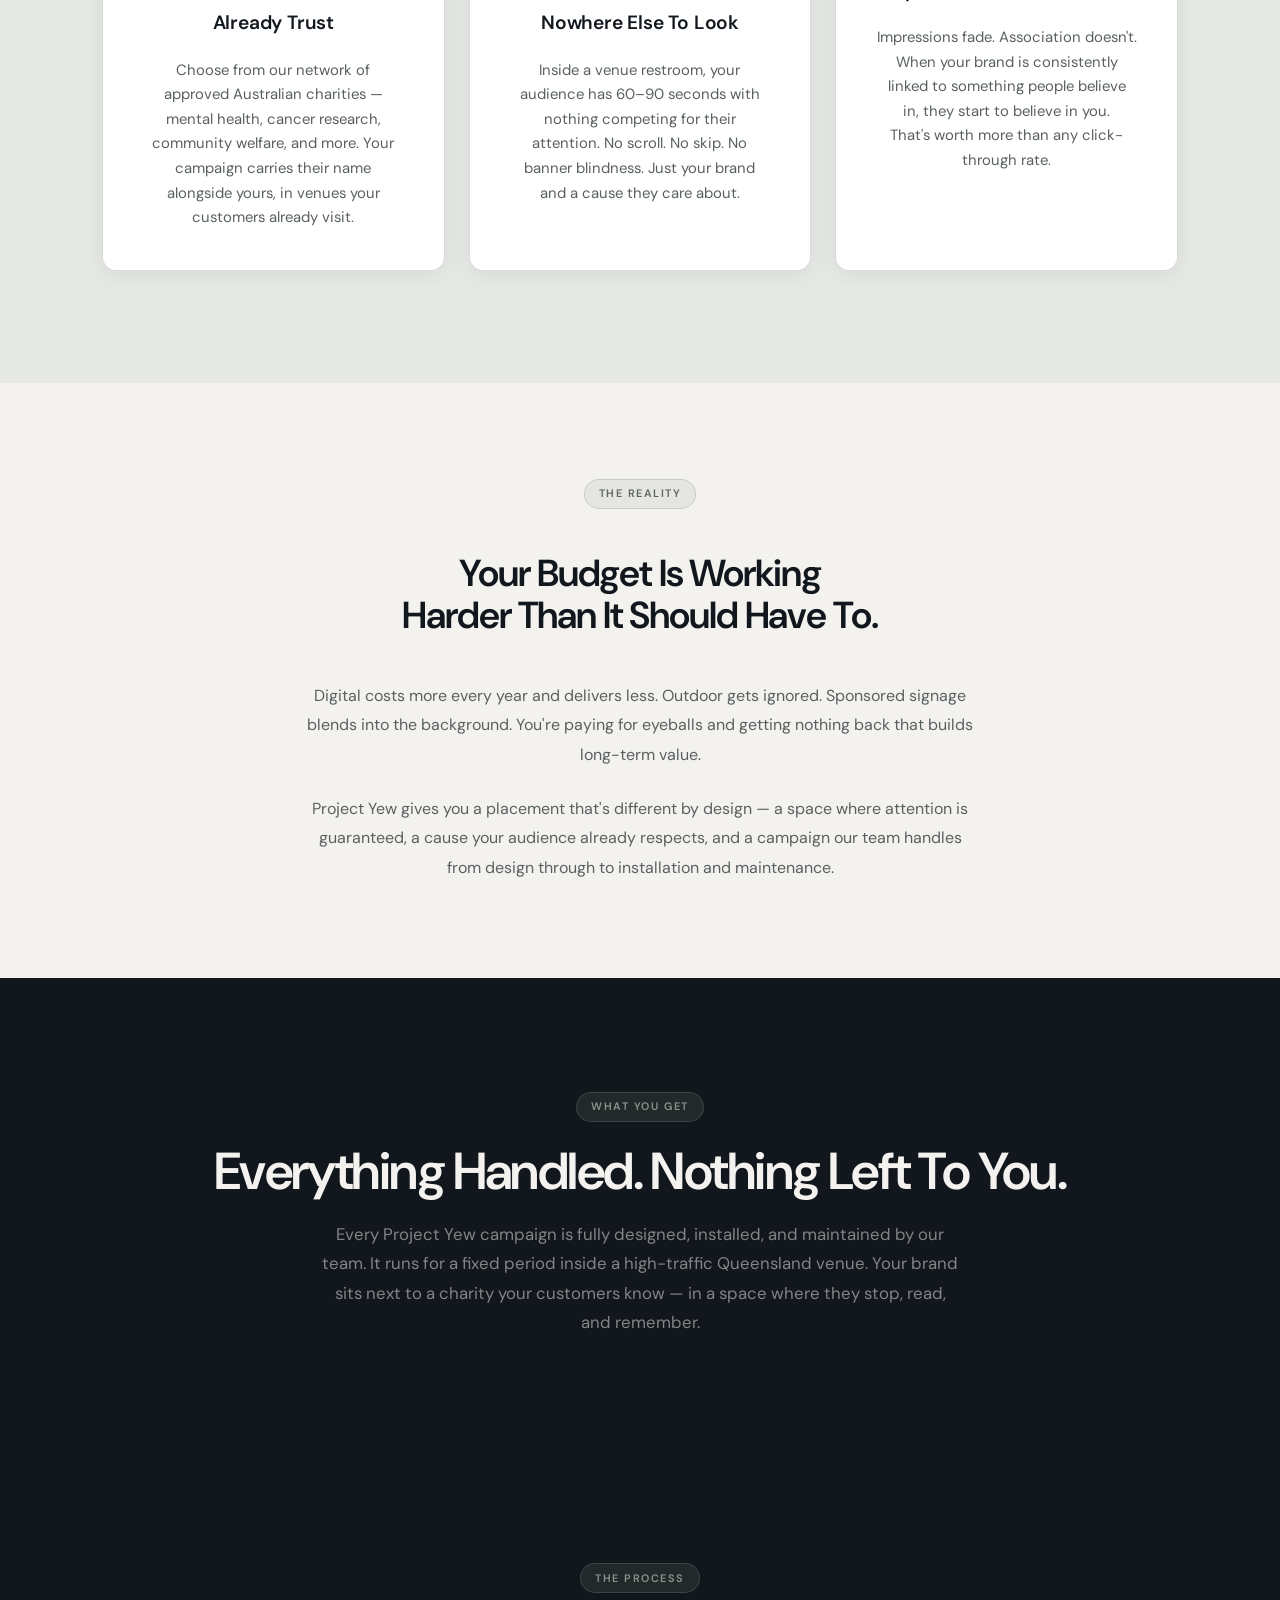
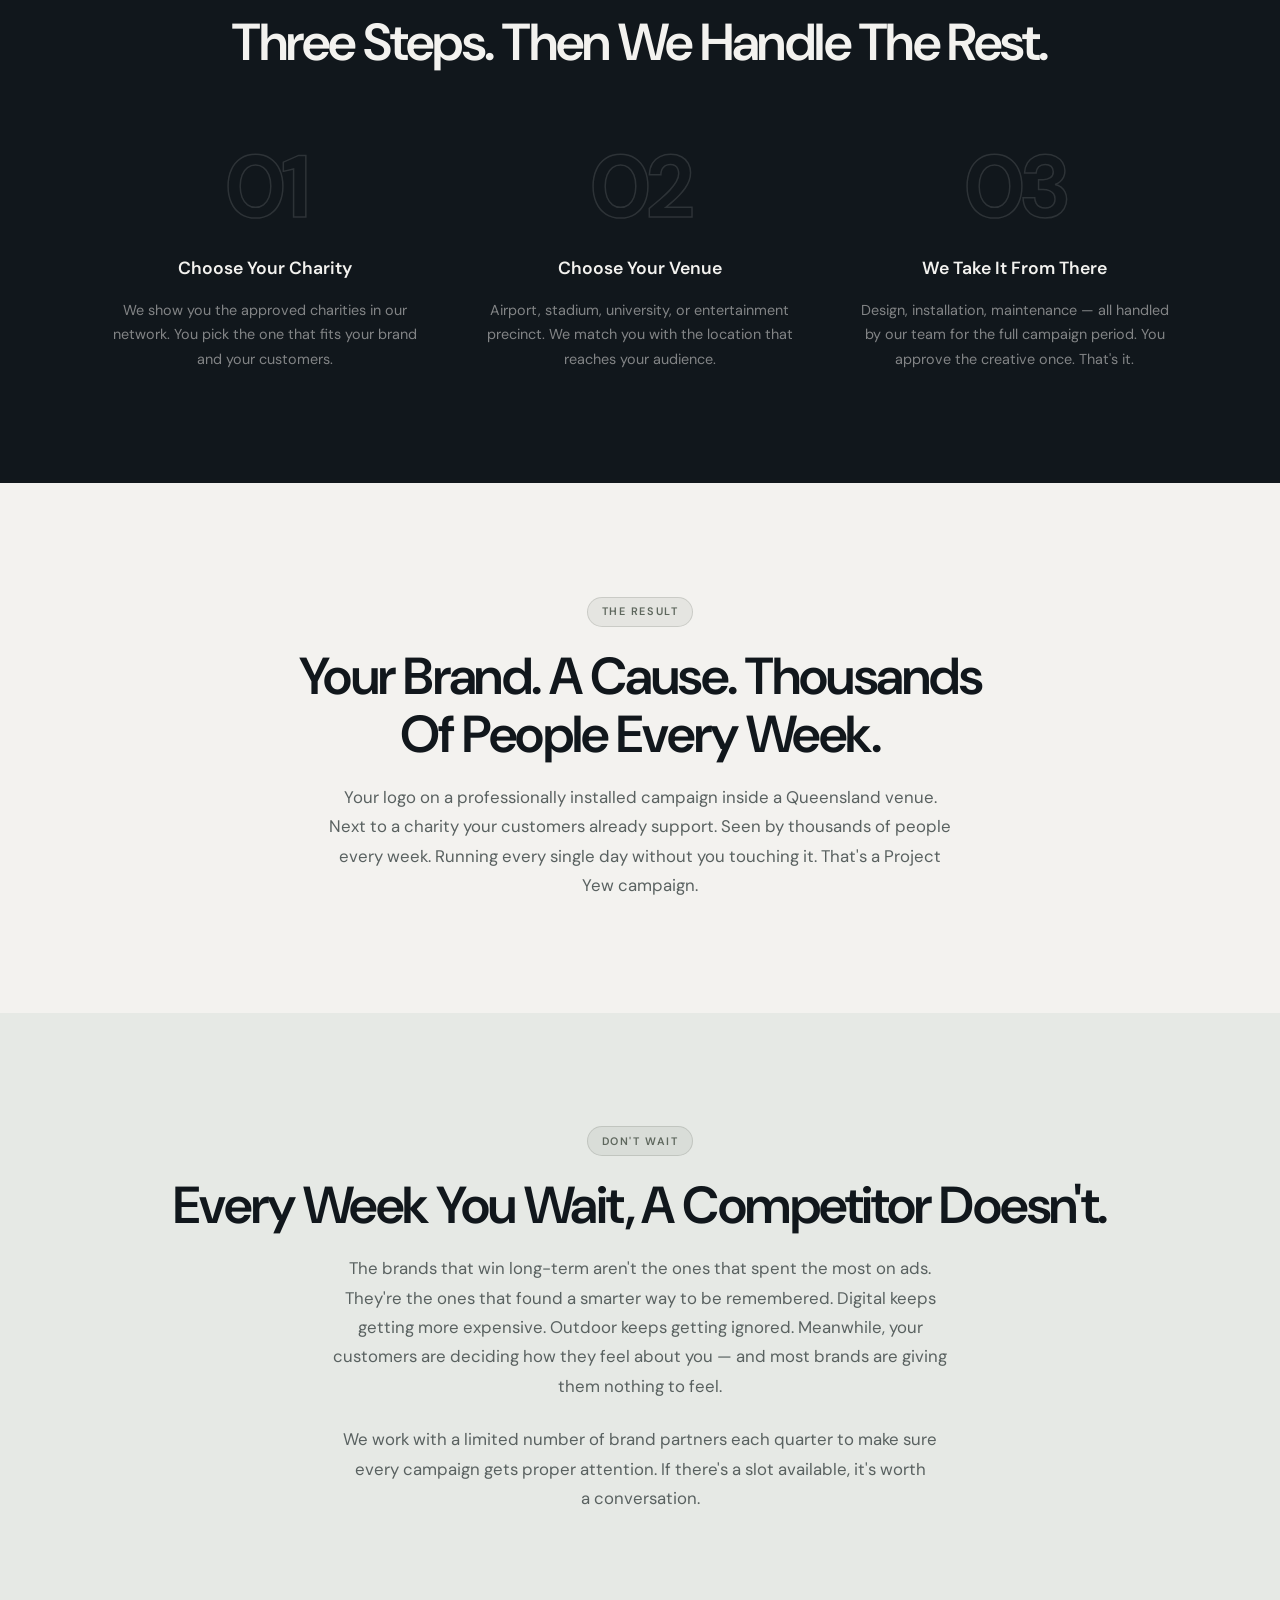
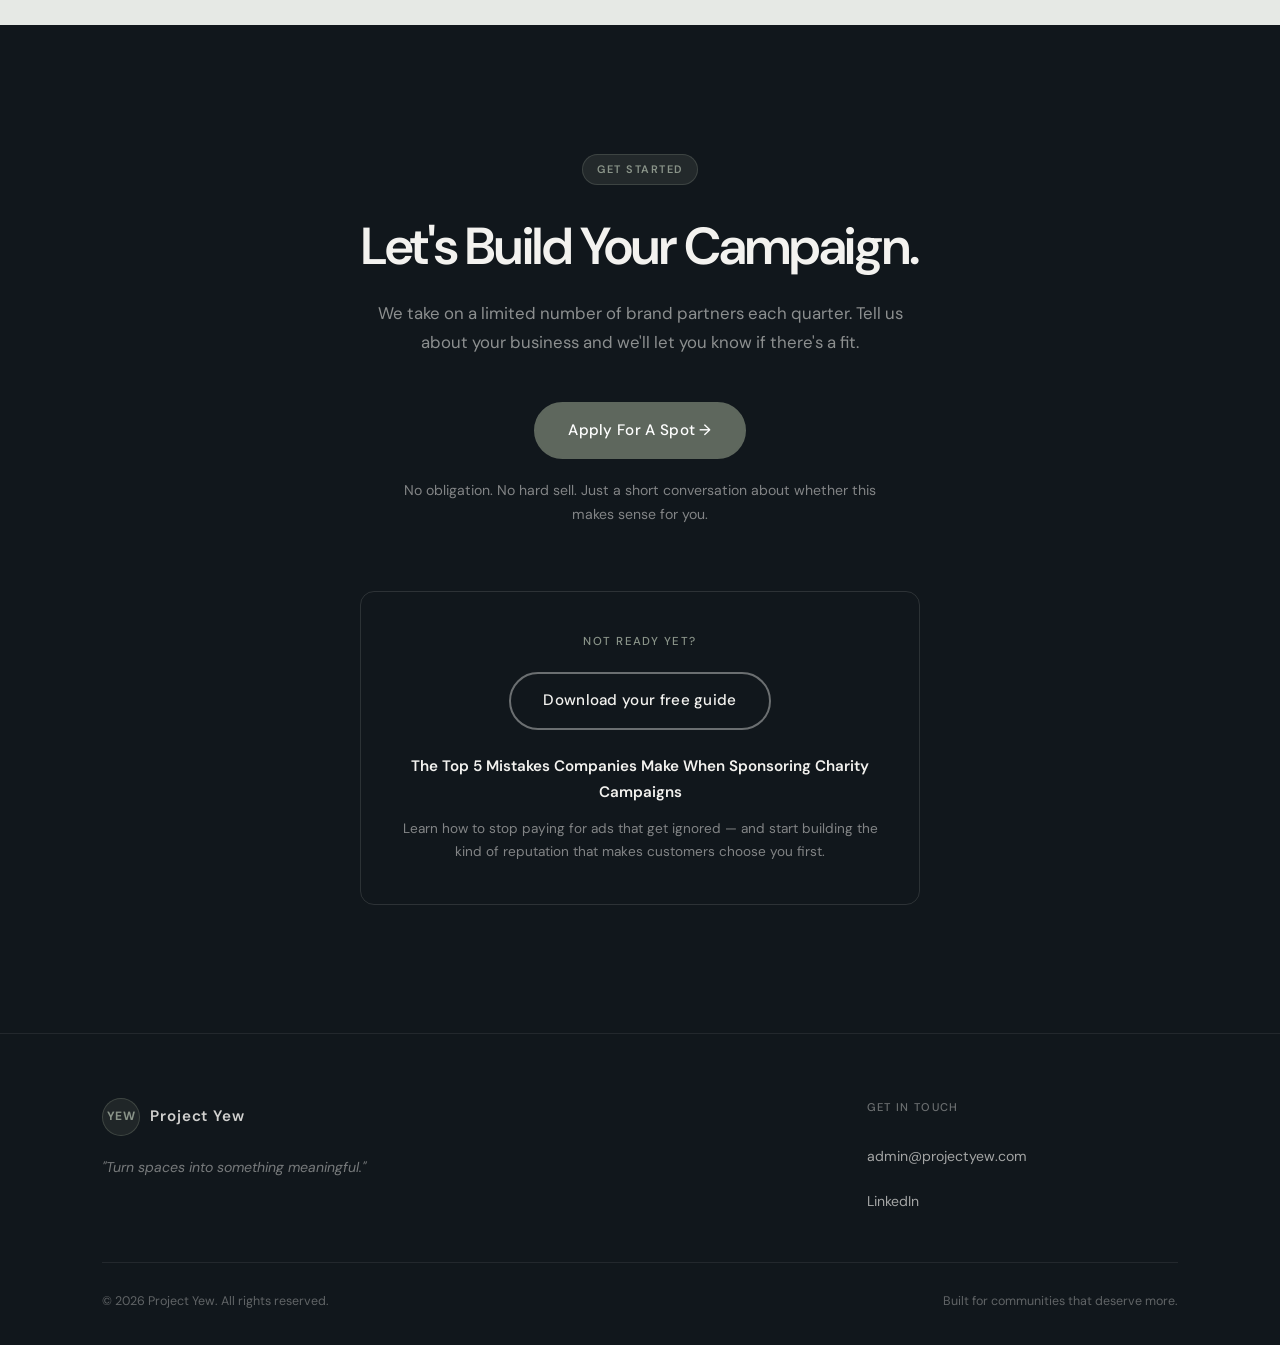
==== commit 4894542e: "Remove navigation bar from all pages Co-Authored-By: Claude Sonnet 4.6 <noreply@anthropic.com>" ====
--- a/brands.html
+++ b/brands.html
@@ -13,27 +13,6 @@
 </head>
 <body>
 
-  <nav>
-    <div class="nav-inner">
-      <a href="index.html" class="nav-logo">
-        <div class="footer-logo-fallback" style="width:32px;height:32px;font-size:0.65rem;">YEW</div>
-        <span class="nav-logo-text">Project Yew</span>
-      </a>
-      <div class="nav-links">
-        <a href="brands.html">Companies</a>
-        <a href="charities.html">Charities</a>
-        <a href="venues.html">Venues</a>
-        <a href="contact.html">Contact</a>
-      </div>
-      <button class="nav-toggle" aria-label="Toggle menu"><span></span><span></span><span></span></button>
-    </div>
-  </nav>
-  <div class="mobile-nav">
-    <a href="brands.html">Companies</a>
-    <a href="charities.html">Charities</a>
-    <a href="venues.html">Venues</a>
-    <a href="contact.html">Contact</a>
-  </div>
 
   <!-- ── Hero ───────────────────────────────────── -->
   <section class="page-hero" style="padding-top:5rem;">
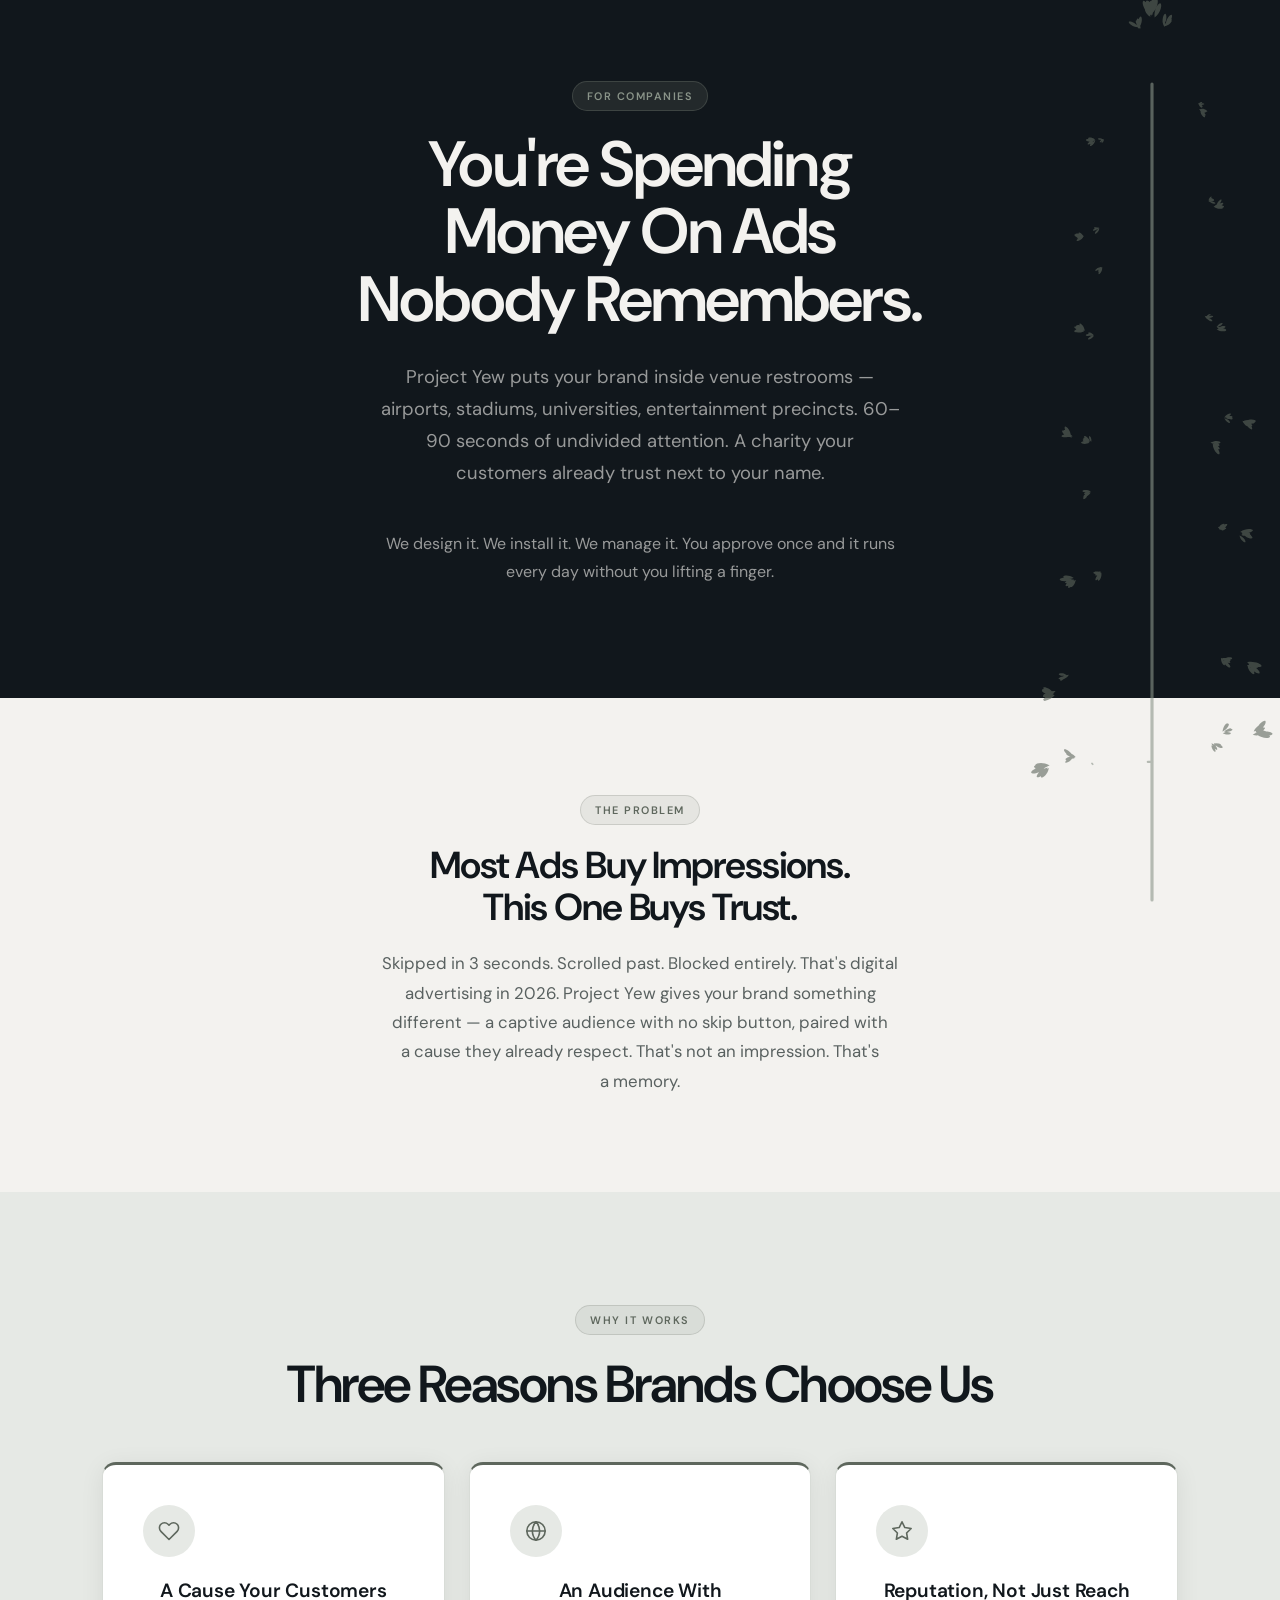
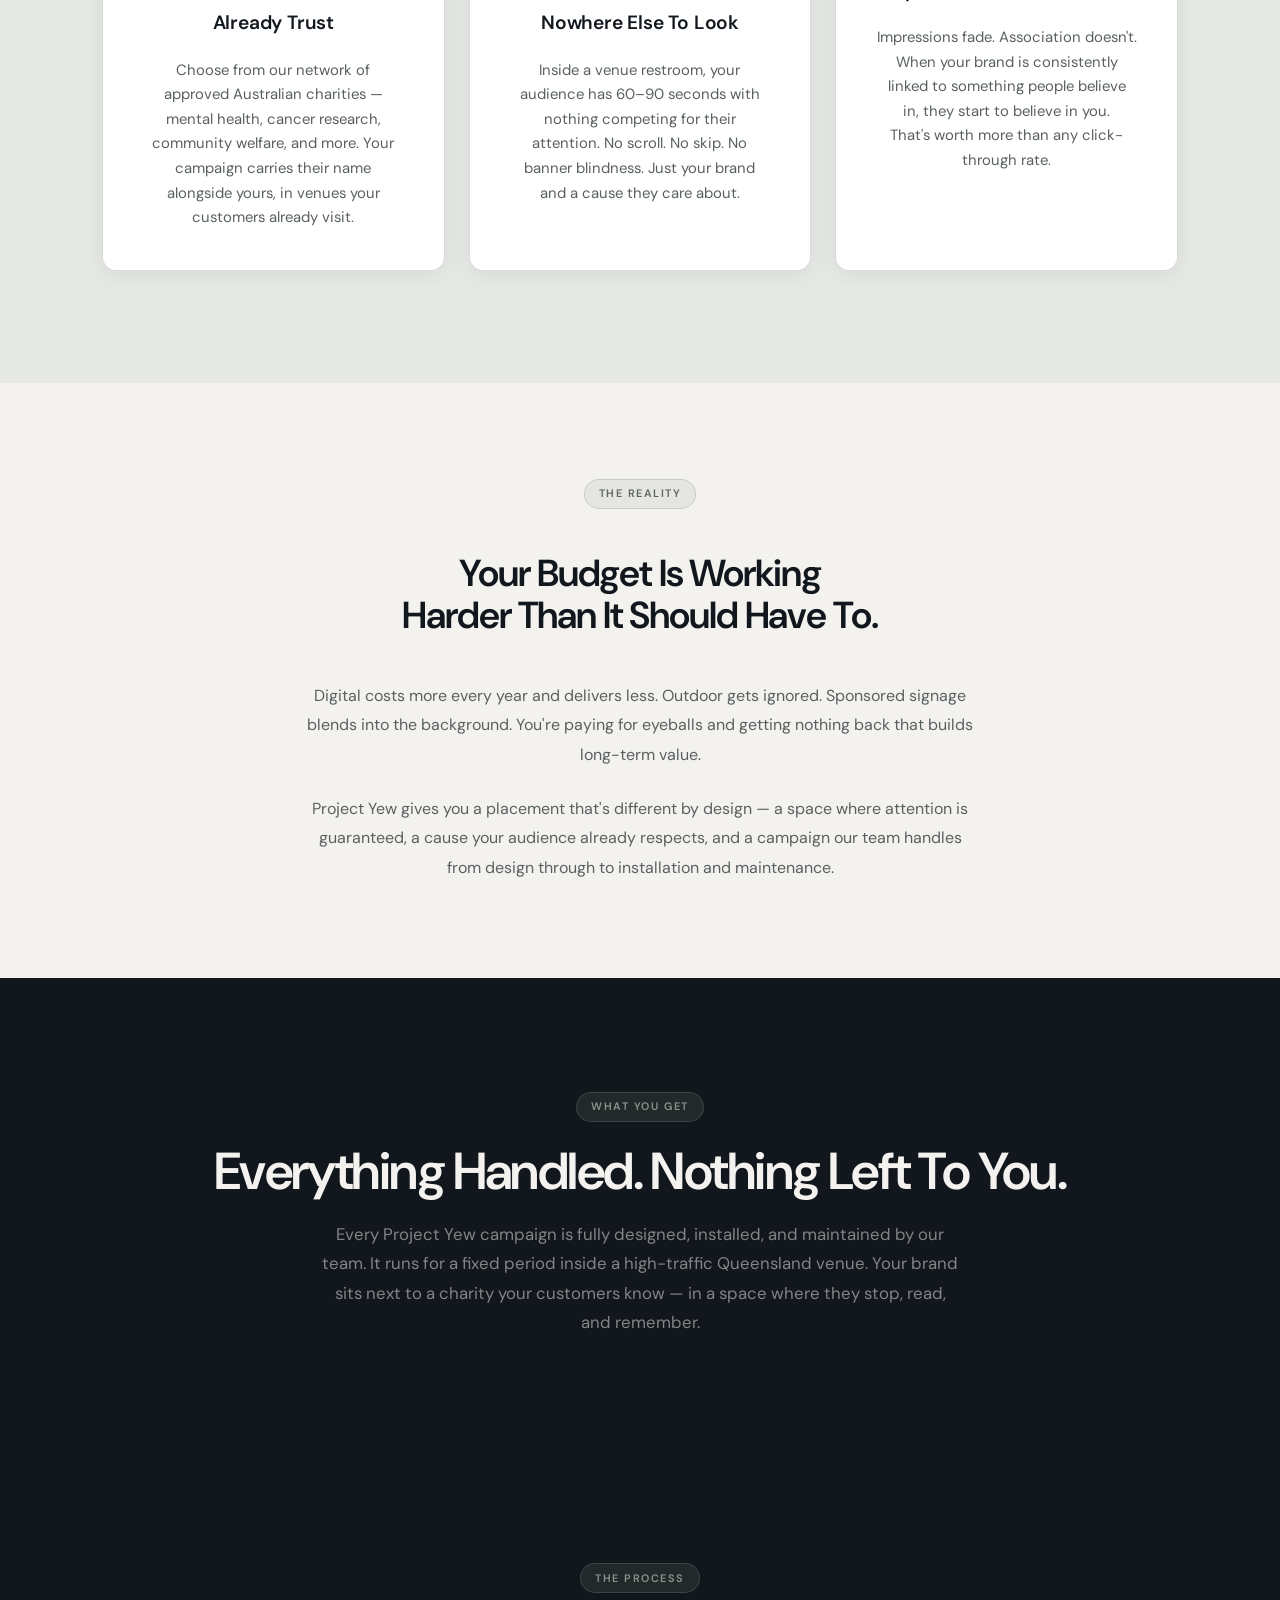
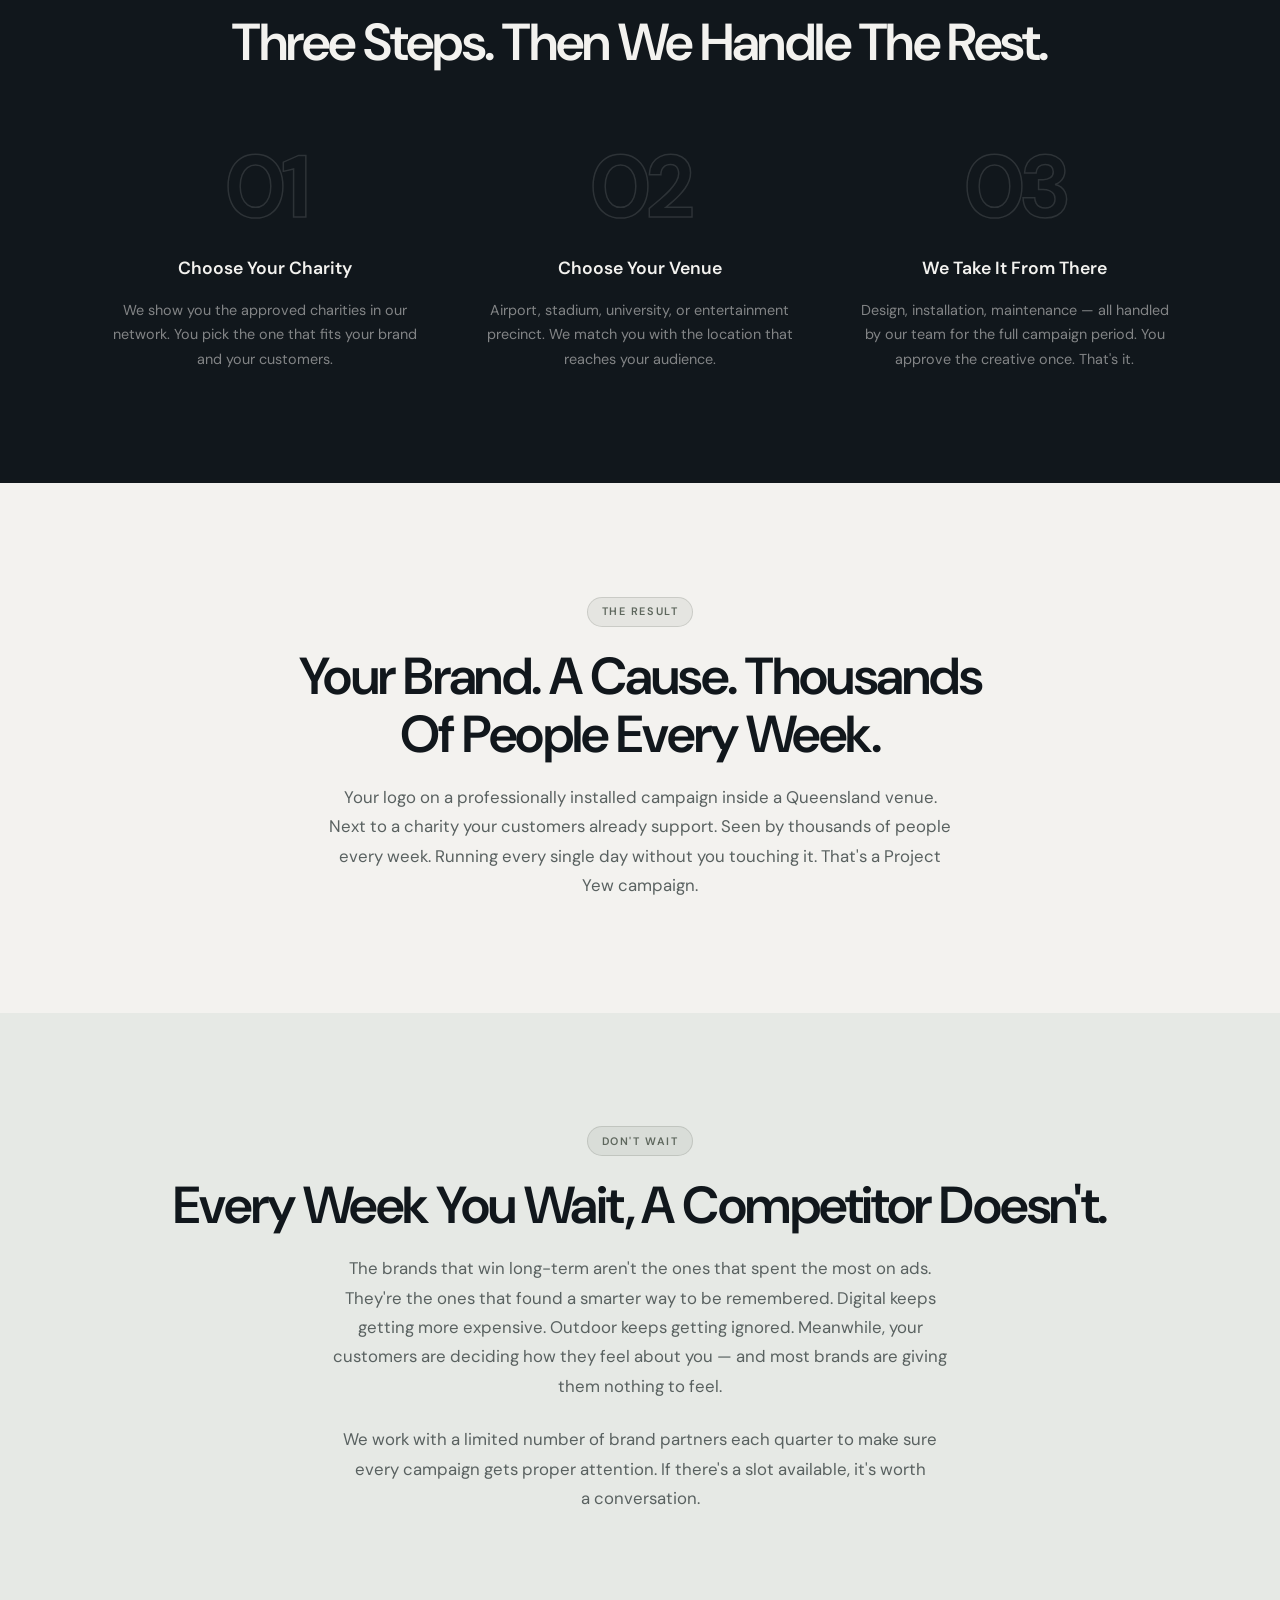
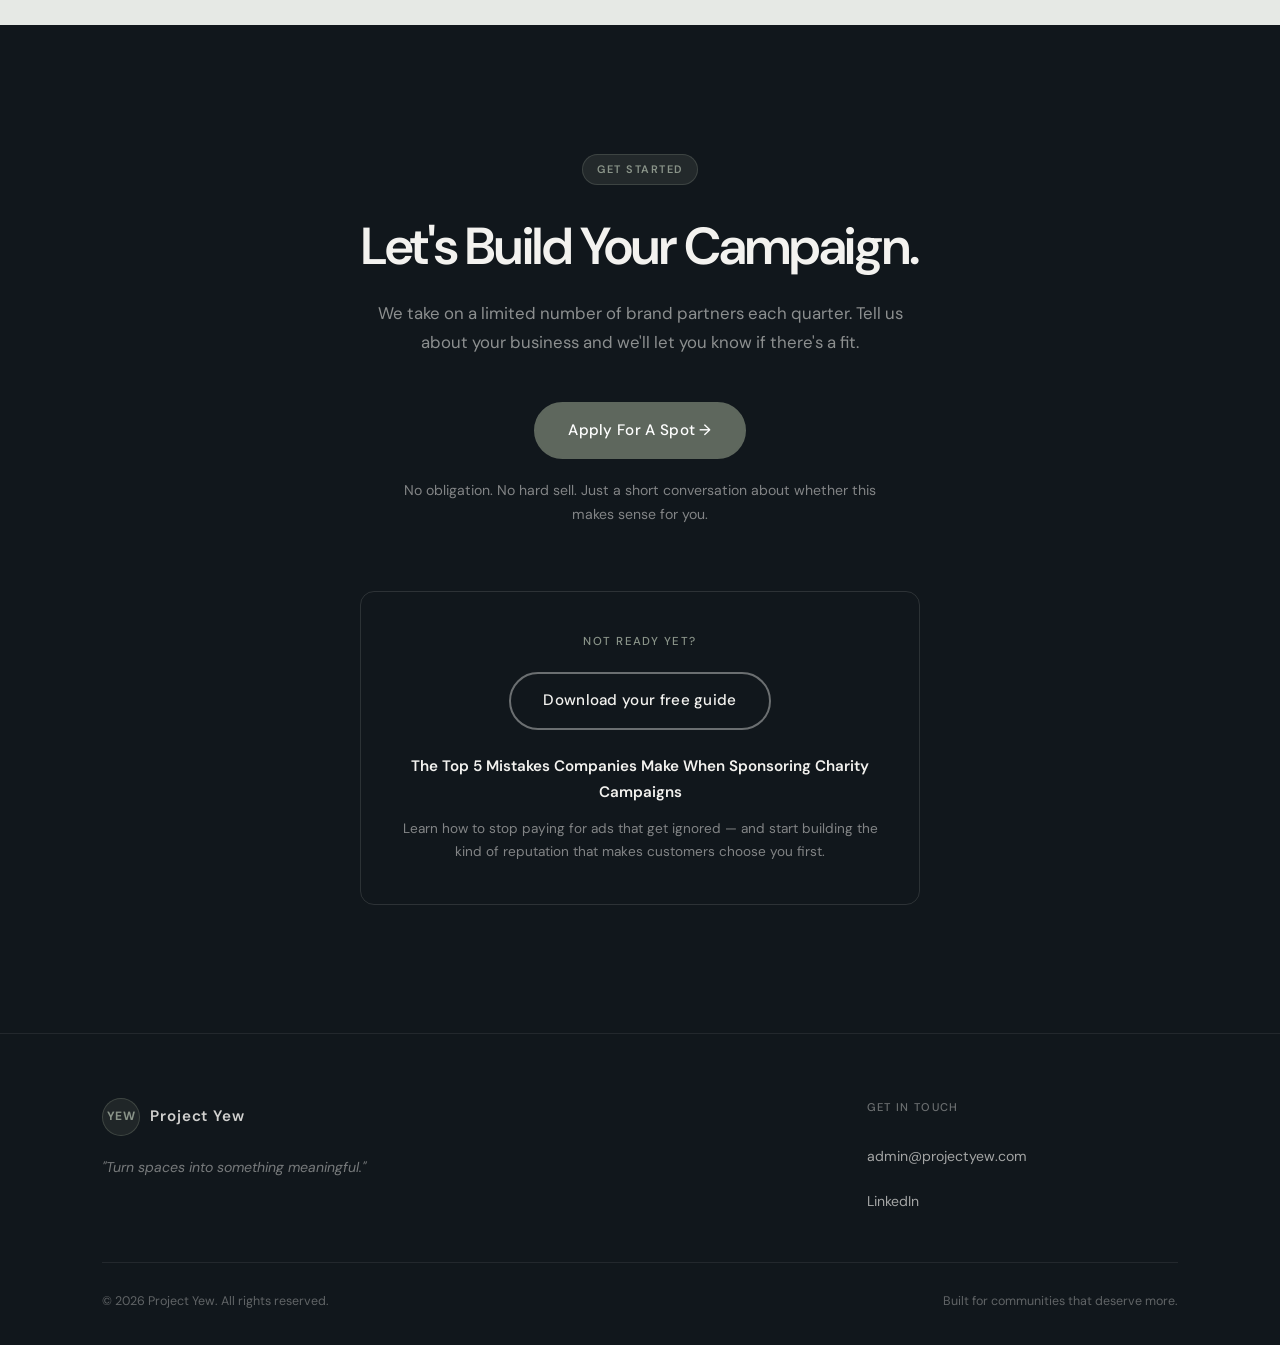
==== commit 7dcfca8c: "Use clean URLs — strip .html from all internal links and fix local server Co-Authored-By: Claude Son" ====
--- a/brands.html
+++ b/brands.html
@@ -159,14 +159,14 @@
       <h2 class="section-title reveal">Let's Build Your Campaign.</h2>
       <p class="section-lead reveal">We take on a limited number of brand partners each quarter. Tell us about your business and we'll let you know if there's a fit.</p>
       <div class="cta-btn-group" style="margin-bottom:1.25rem;">
-        <a href="contact.html" class="btn btn-primary reveal" style="background-color:var(--sage);border-color:var(--sage);color:#fff;">Apply For A Spot &rarr;</a>
+        <a href="contact" class="btn btn-primary reveal" style="background-color:var(--sage);border-color:var(--sage);color:#fff;">Apply For A Spot &rarr;</a>
       </div>
       <p class="reveal" style="font-size:0.88rem;color:rgba(243,242,239,0.5);max-width:500px;margin:0 auto 4rem;">No obligation. No hard sell. Just a short conversation about whether this makes sense for you.</p>
 
       <!-- Secondary CTA -->
       <div class="reveal" style="border:1px solid rgba(243,242,239,0.12);border-radius:var(--radius);padding:2.5rem;max-width:560px;margin:0 auto;text-align:center;">
         <p style="font-size:0.72rem;font-weight:500;letter-spacing:0.13em;text-transform:uppercase;color:var(--sage-mid);margin-bottom:1.25rem;">Not Ready Yet?</p>
-        <a href="contact.html" class="btn btn-outline-white" style="margin-bottom:1.5rem;">Download your free guide</a>
+        <a href="contact" class="btn btn-outline-white" style="margin-bottom:1.5rem;">Download your free guide</a>
         <p style="font-size:0.95rem;font-weight:600;color:var(--bg);margin-bottom:0.75rem;">The Top 5 Mistakes Companies Make When Sponsoring Charity Campaigns</p>
         <p style="font-size:0.85rem;color:rgba(243,242,239,0.5);line-height:1.7;">Learn how to stop paying for ads that get ignored — and start building the kind of reputation that makes customers choose you first.</p>
       </div>
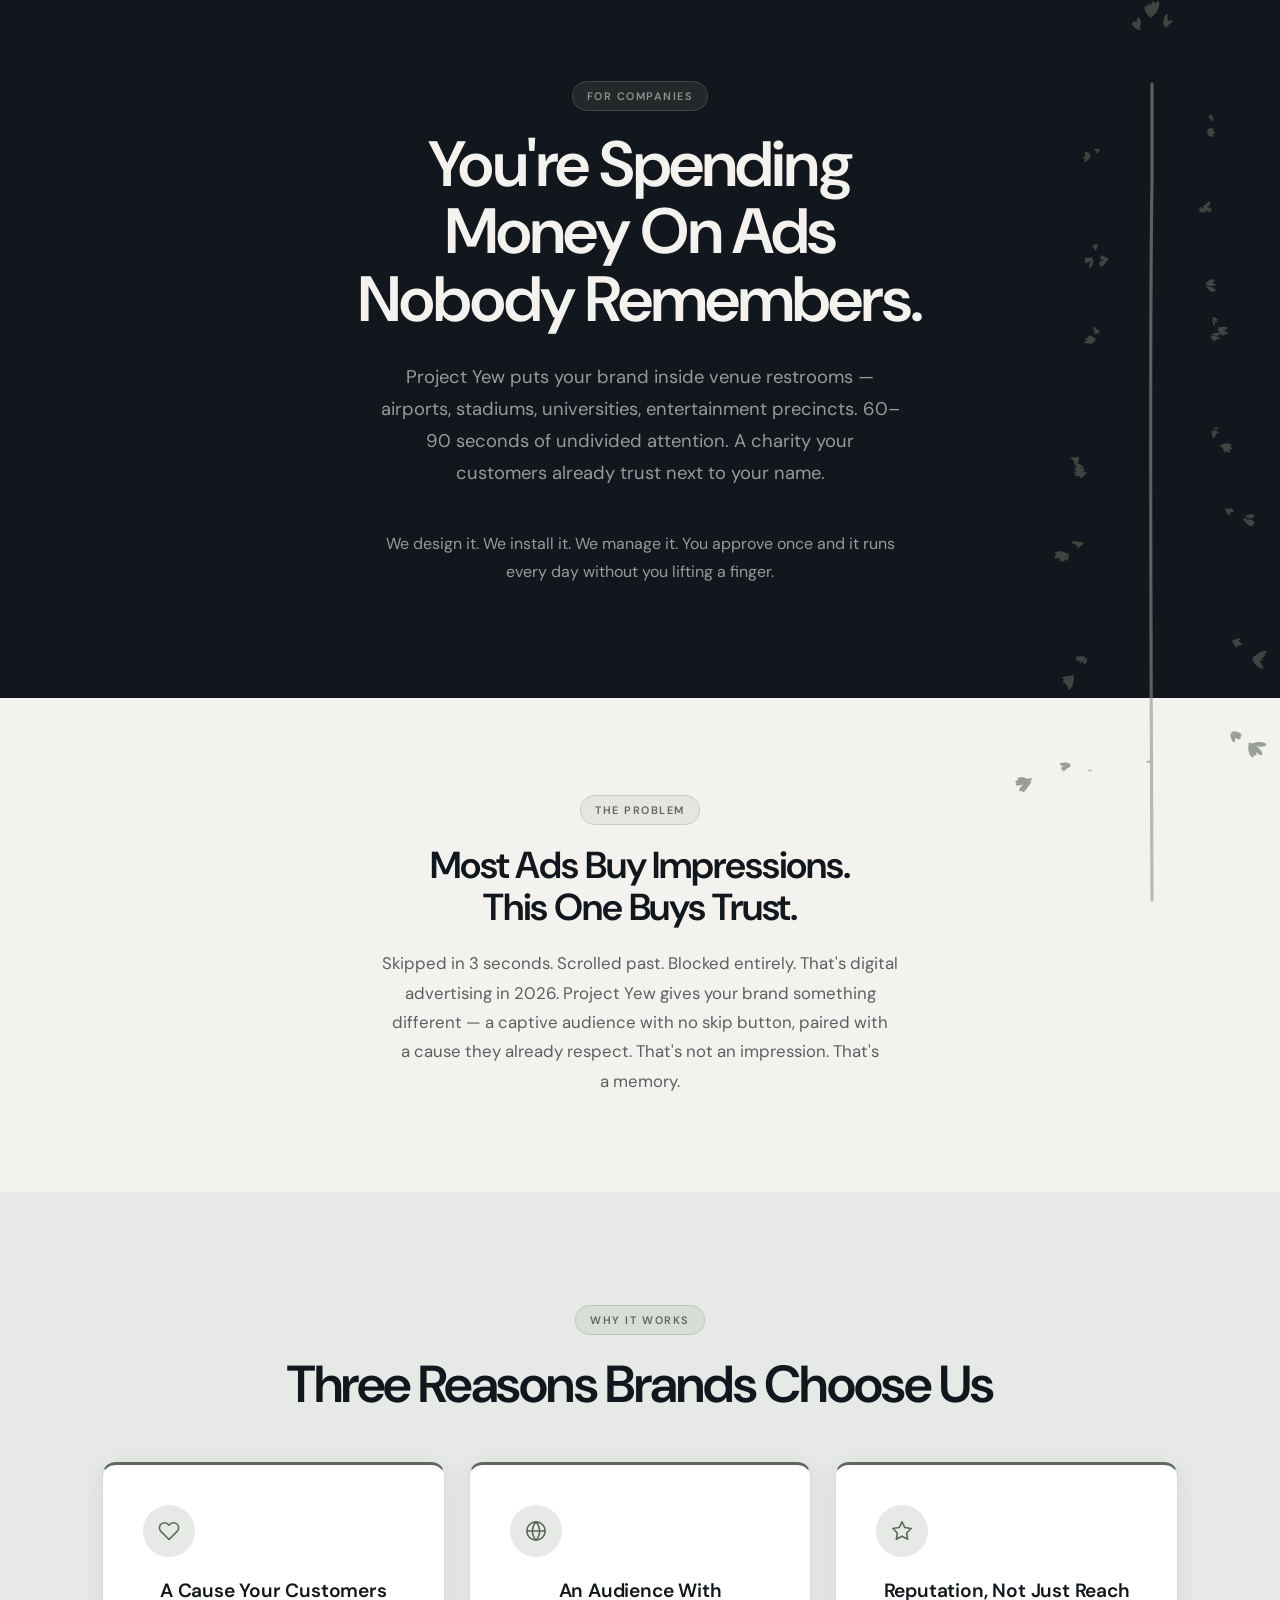
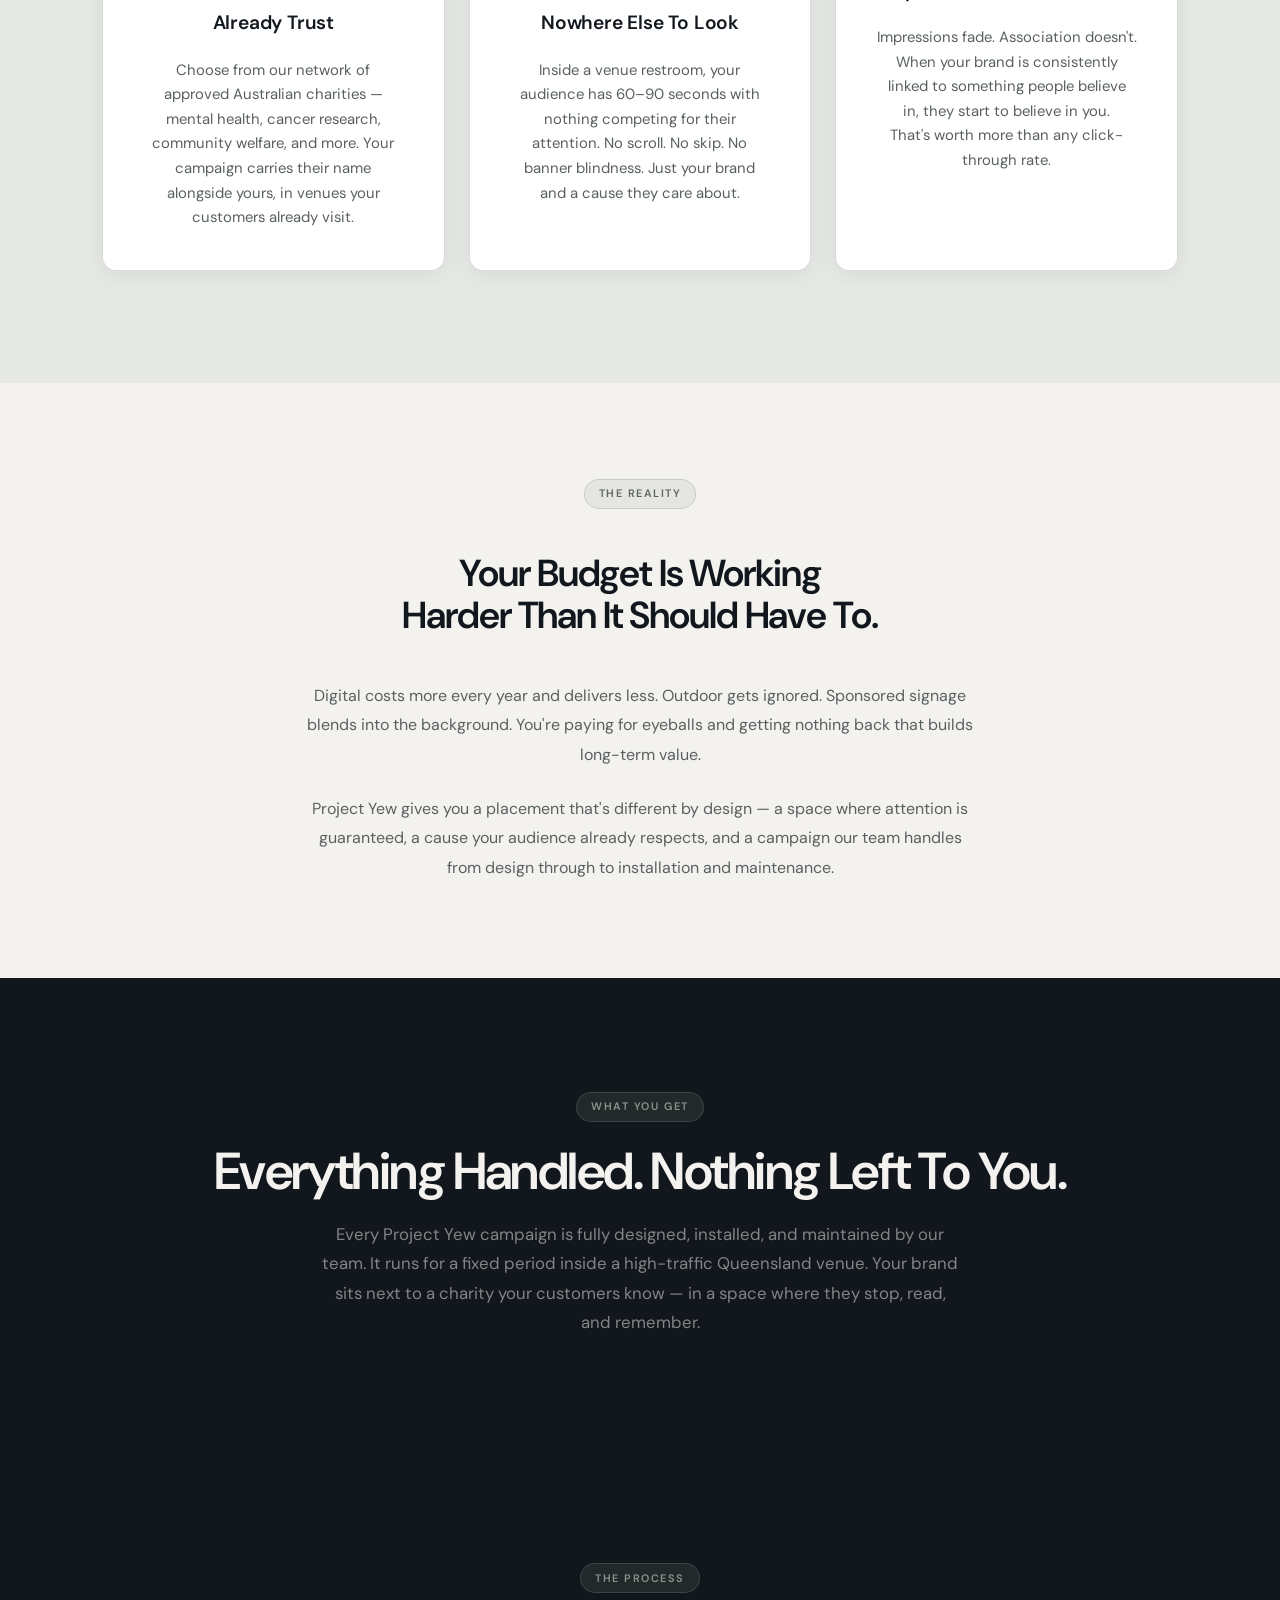
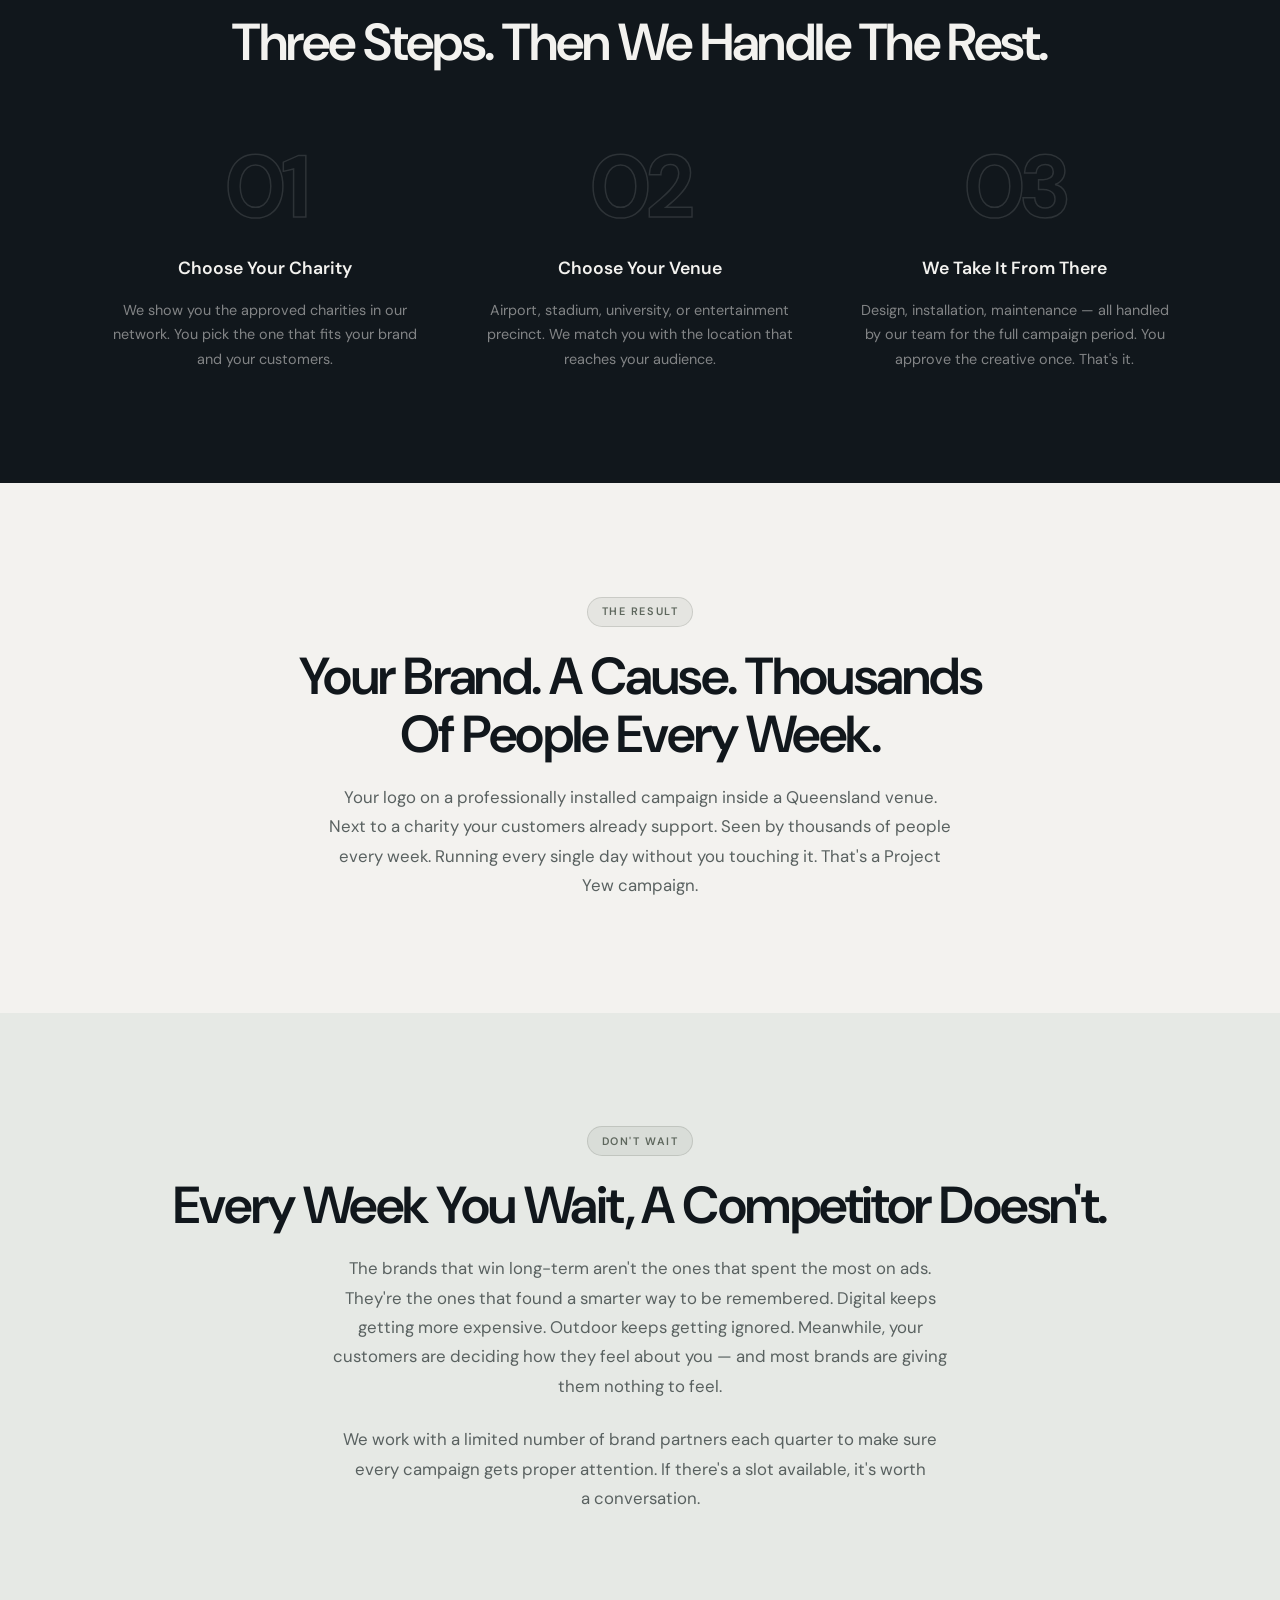
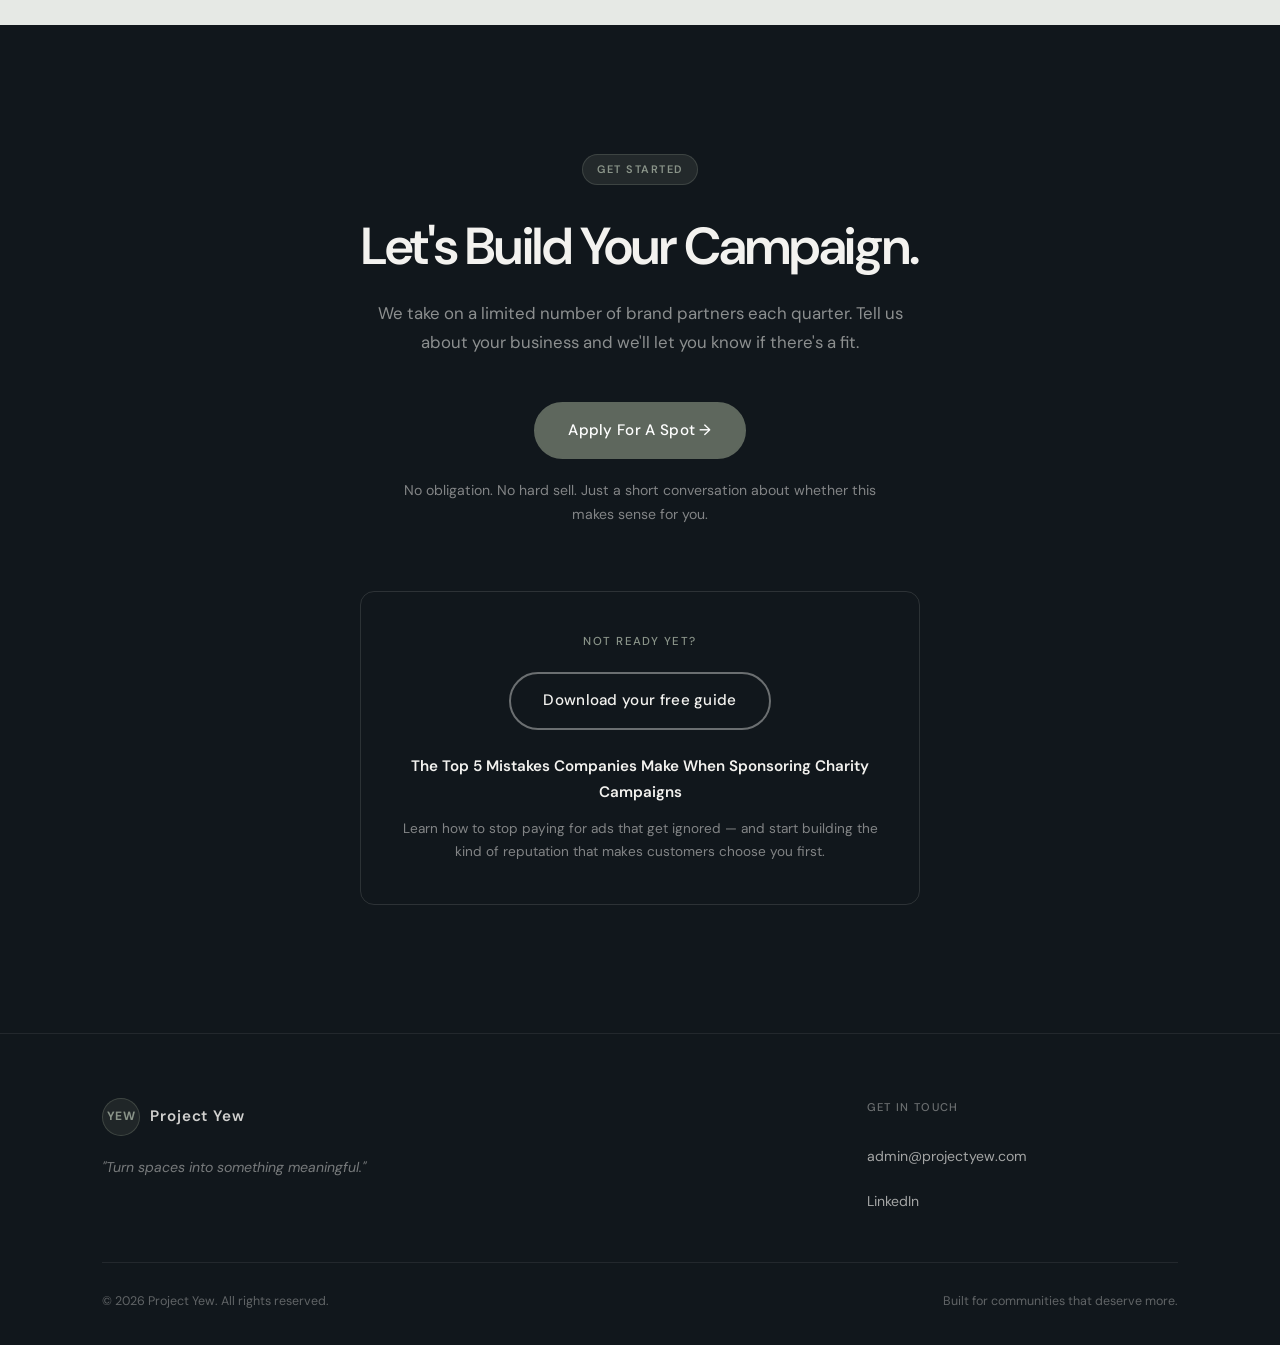
==== commit dc6b60ea: "Revert to plain Python server — remove nginx/Dockerfile, restore .html links Remove Dockerfile, star" ====
--- a/brands.html
+++ b/brands.html
@@ -166,7 +166,7 @@
       <!-- Secondary CTA -->
       <div class="reveal" style="border:1px solid rgba(243,242,239,0.12);border-radius:var(--radius);padding:2.5rem;max-width:560px;margin:0 auto;text-align:center;">
         <p style="font-size:0.72rem;font-weight:500;letter-spacing:0.13em;text-transform:uppercase;color:var(--sage-mid);margin-bottom:1.25rem;">Not Ready Yet?</p>
-        <a href="contact" class="btn btn-outline-white" style="margin-bottom:1.5rem;">Download your free guide</a>
+        <a href="contact.html" class="btn btn-outline-white" style="margin-bottom:1.5rem;">Download your free guide</a>
         <p style="font-size:0.95rem;font-weight:600;color:var(--bg);margin-bottom:0.75rem;">The Top 5 Mistakes Companies Make When Sponsoring Charity Campaigns</p>
         <p style="font-size:0.85rem;color:rgba(243,242,239,0.5);line-height:1.7;">Learn how to stop paying for ads that get ignored — and start building the kind of reputation that makes customers choose you first.</p>
       </div>
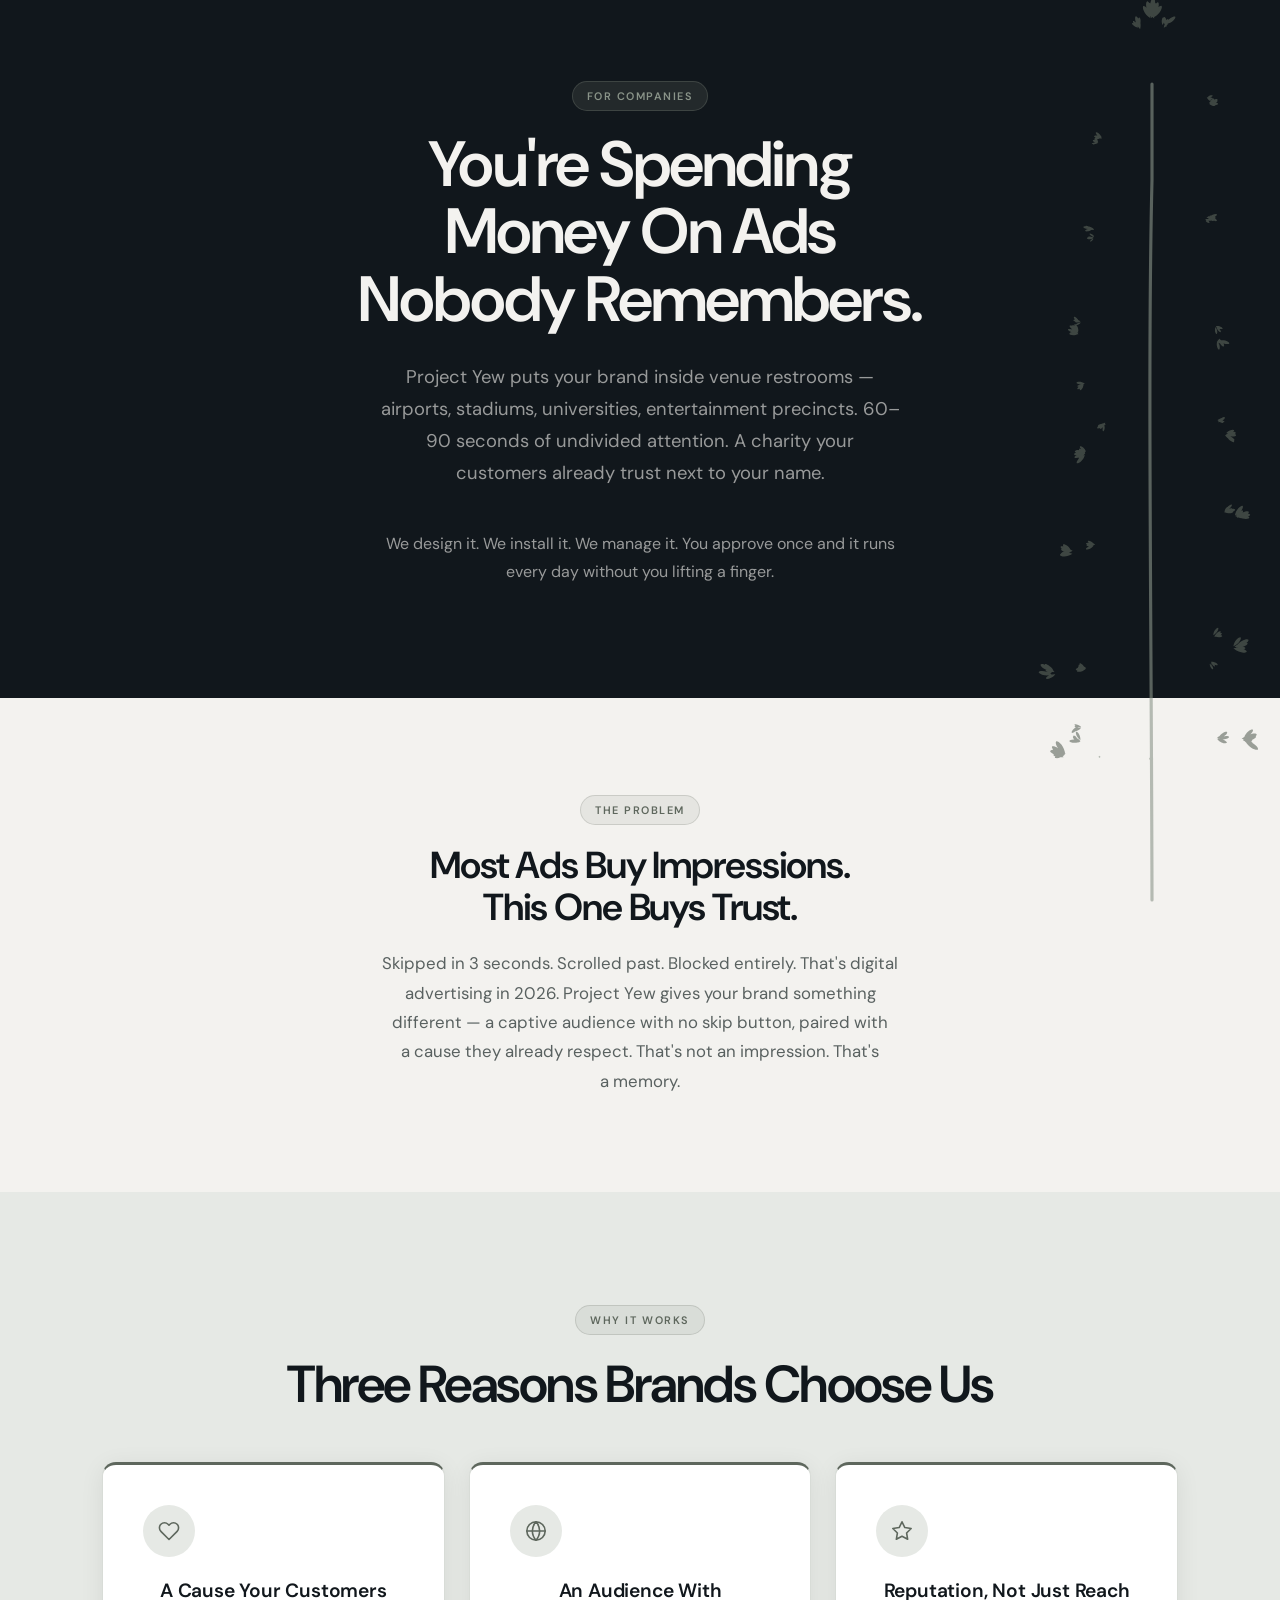
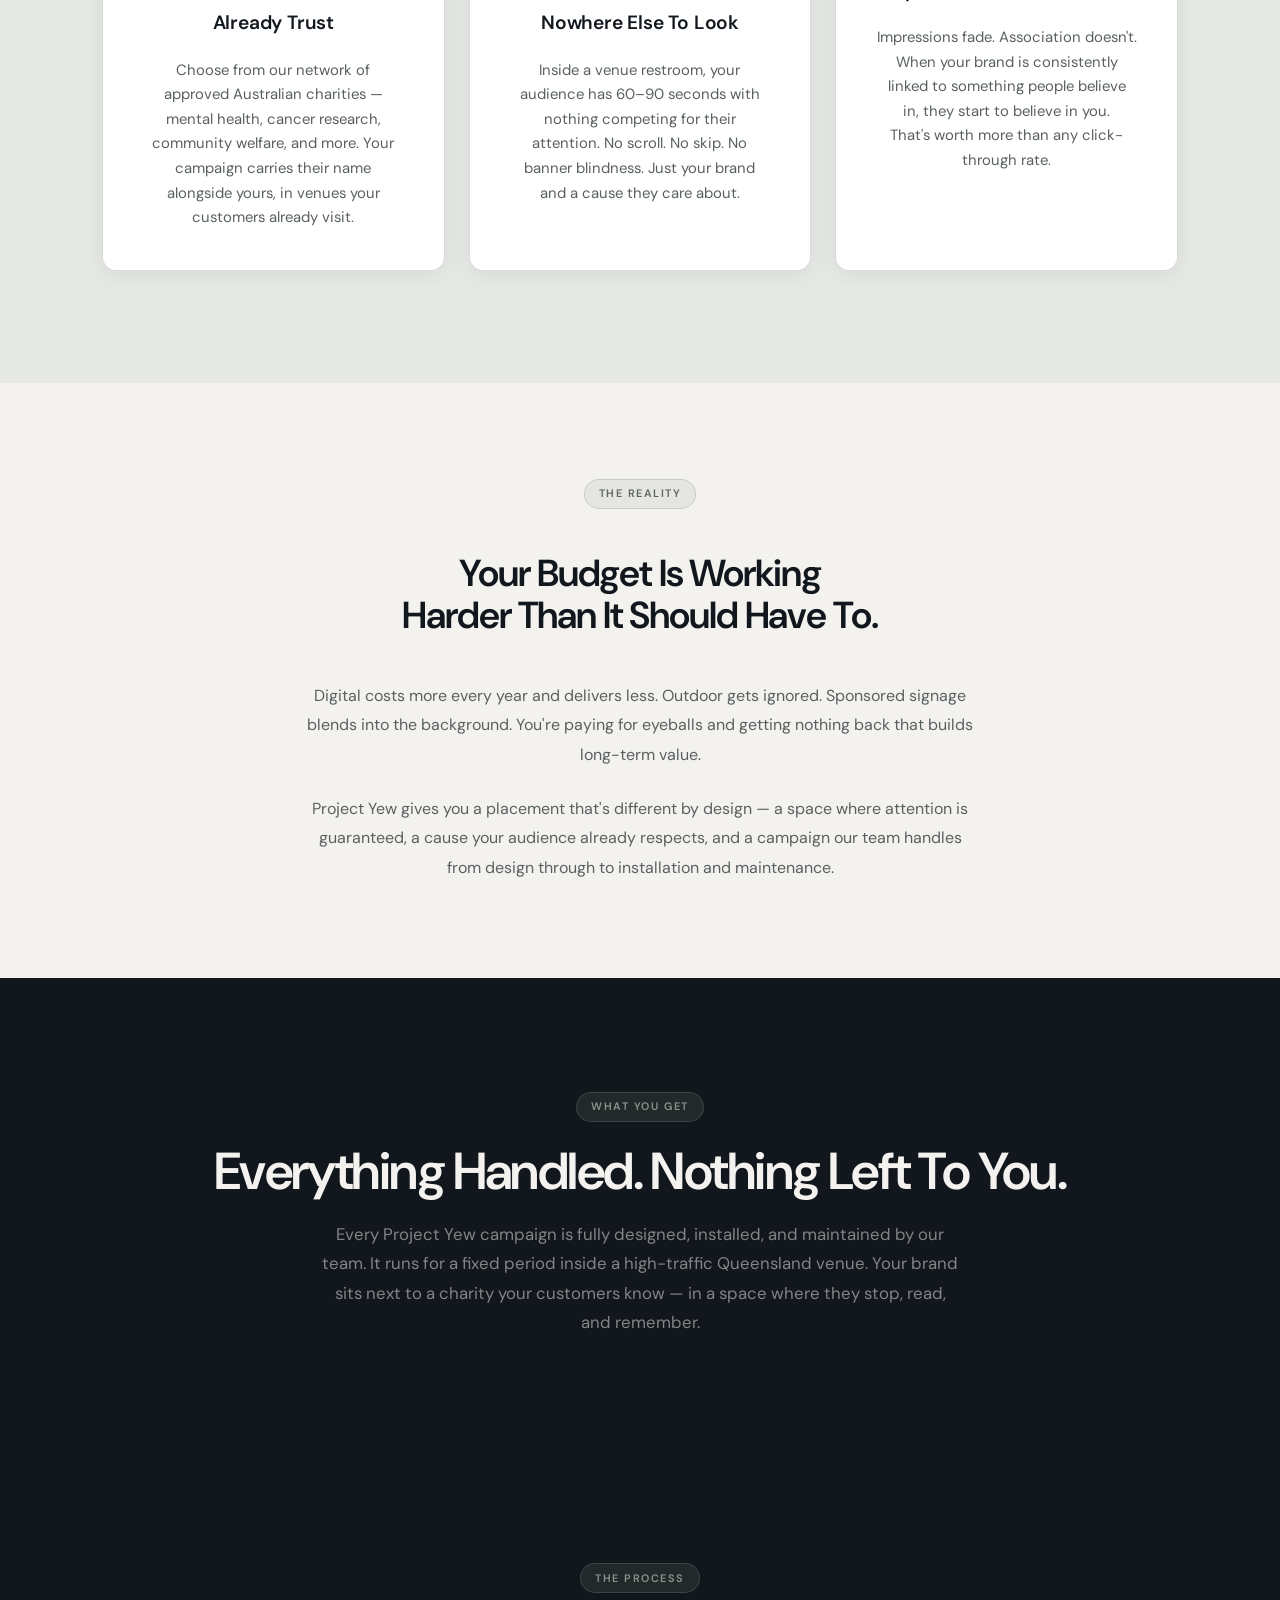
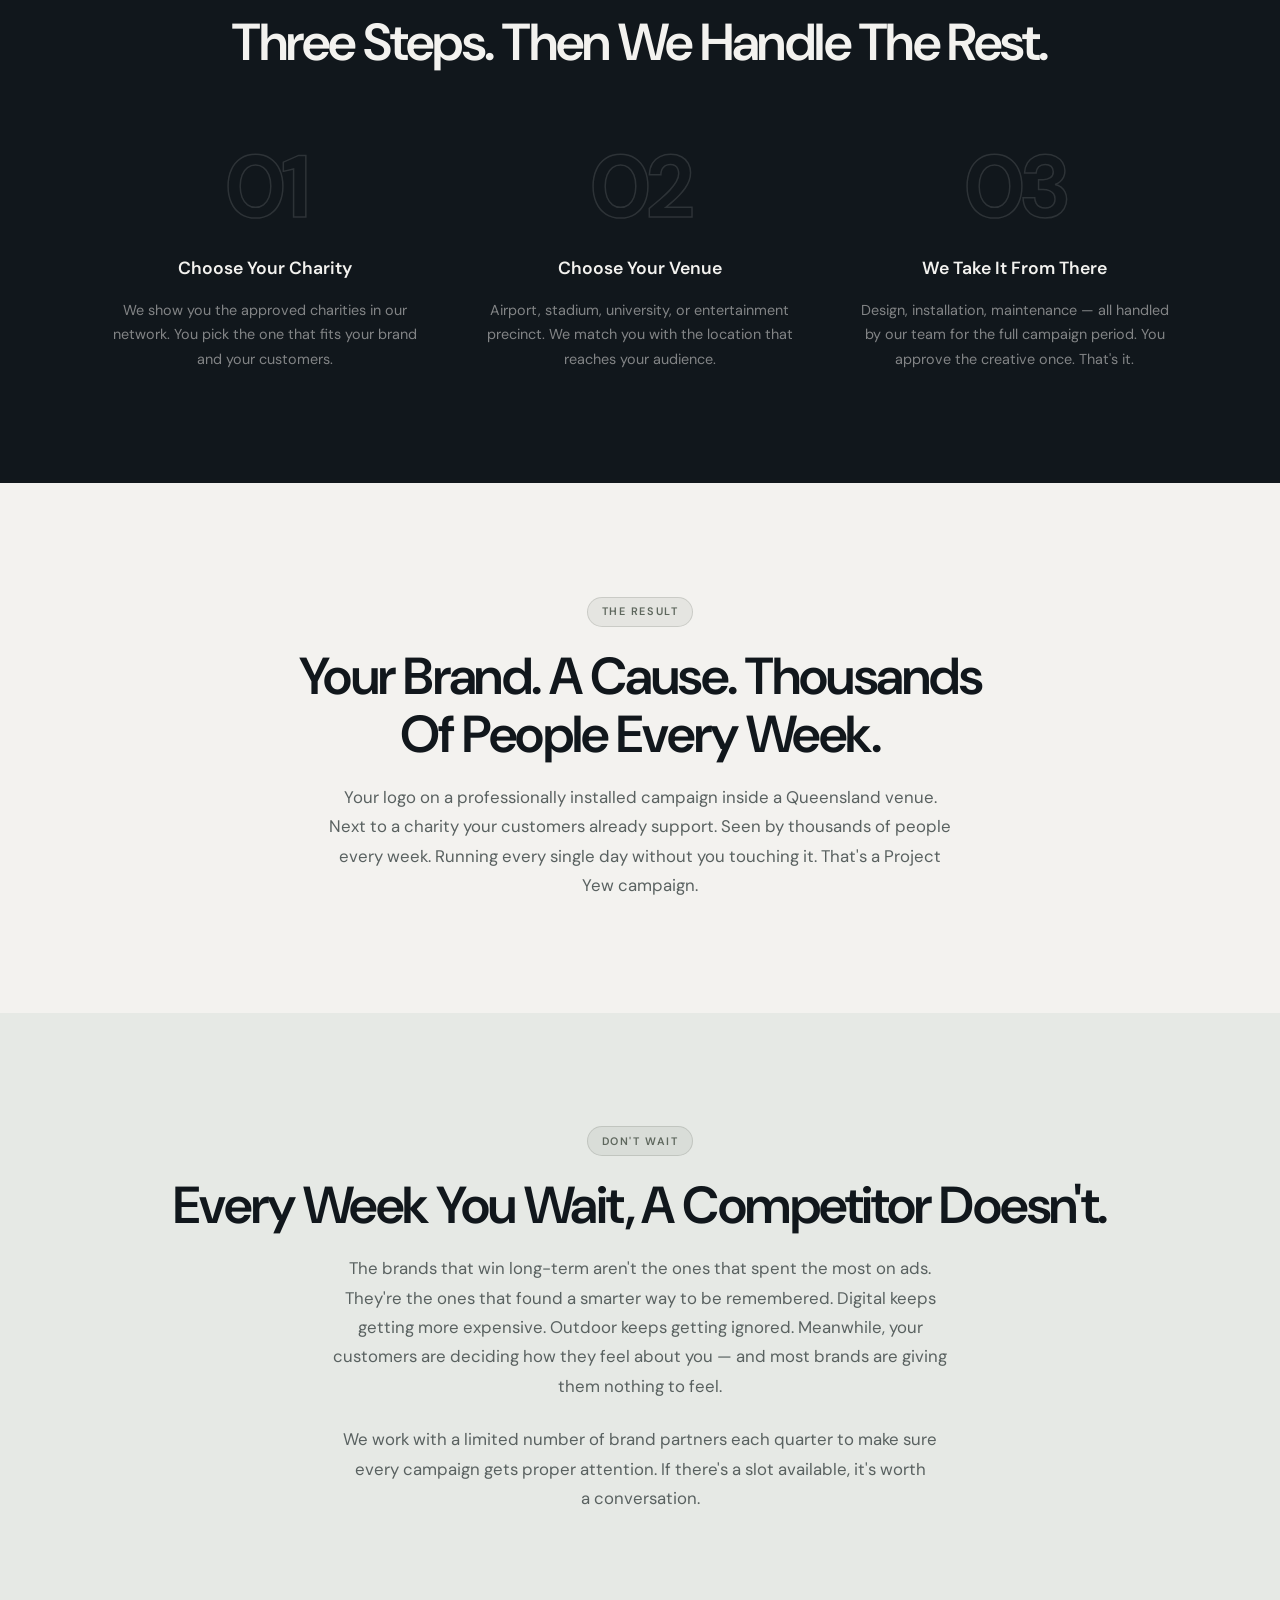
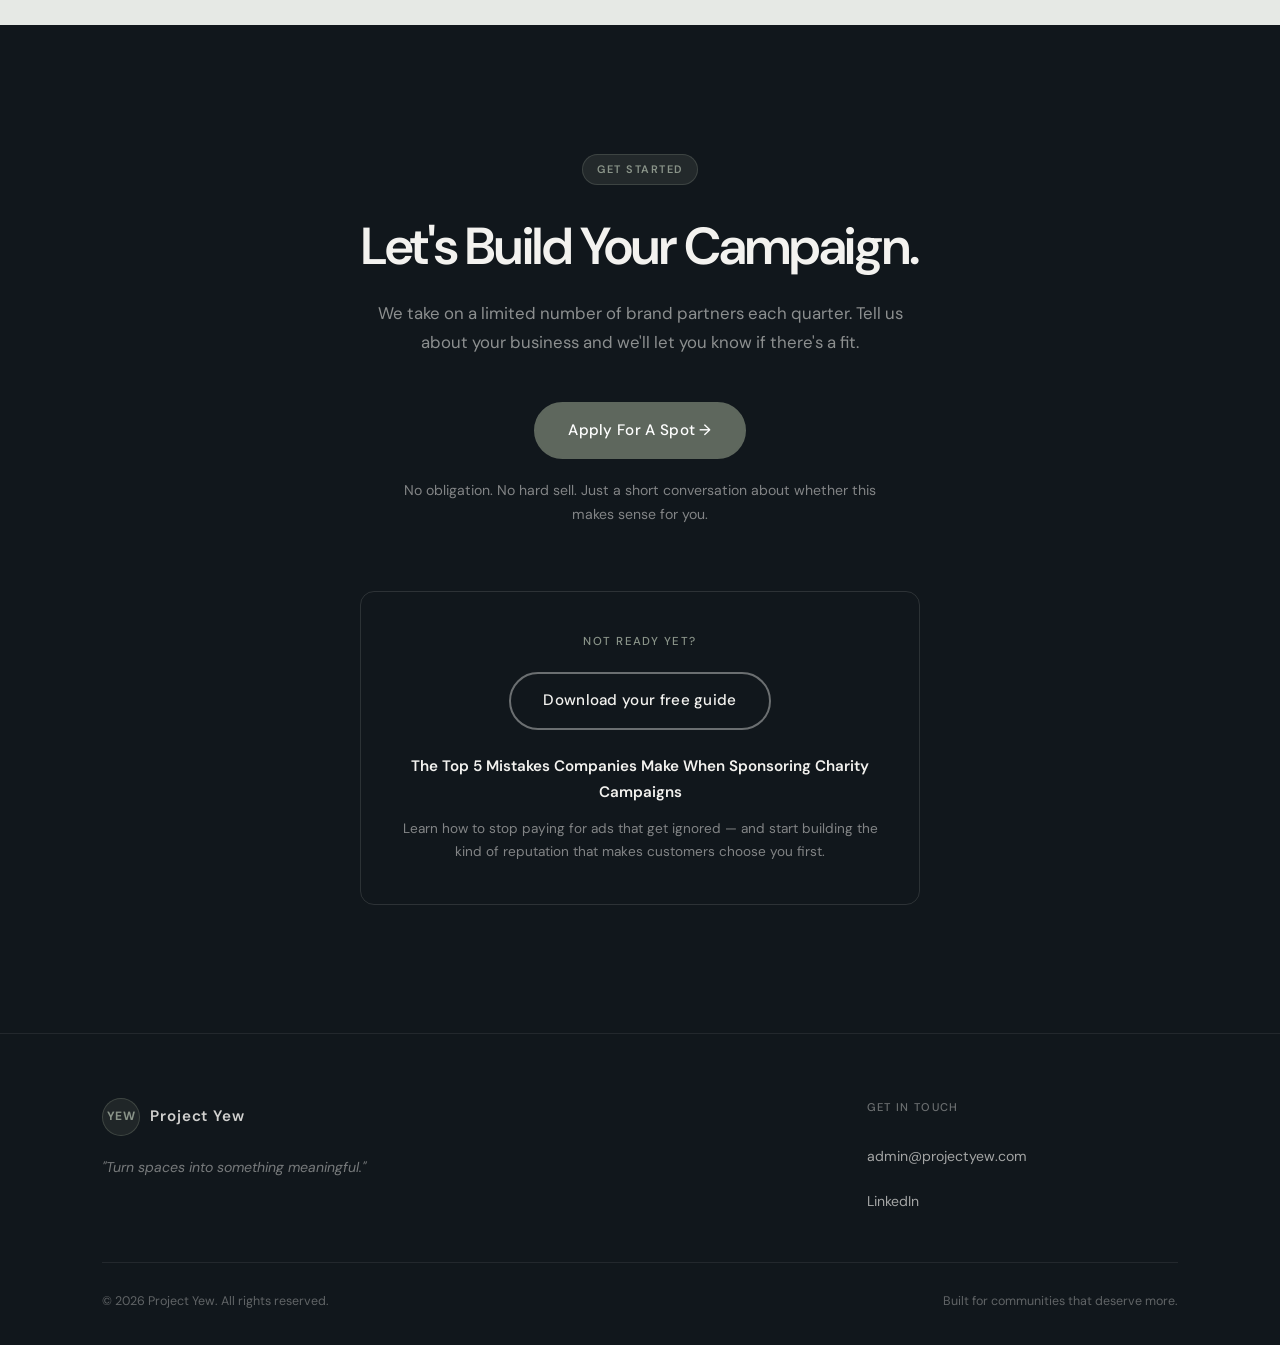
==== commit a080b848: "Add clean URLs — strip .html from browser URLs via Python server Co-Authored-By: Claude Sonnet 4.6 <" ====
--- a/brands.html
+++ b/brands.html
@@ -166,7 +166,7 @@
       <!-- Secondary CTA -->
       <div class="reveal" style="border:1px solid rgba(243,242,239,0.12);border-radius:var(--radius);padding:2.5rem;max-width:560px;margin:0 auto;text-align:center;">
         <p style="font-size:0.72rem;font-weight:500;letter-spacing:0.13em;text-transform:uppercase;color:var(--sage-mid);margin-bottom:1.25rem;">Not Ready Yet?</p>
-        <a href="contact.html" class="btn btn-outline-white" style="margin-bottom:1.5rem;">Download your free guide</a>
+        <a href="contact" class="btn btn-outline-white" style="margin-bottom:1.5rem;">Download your free guide</a>
         <p style="font-size:0.95rem;font-weight:600;color:var(--bg);margin-bottom:0.75rem;">The Top 5 Mistakes Companies Make When Sponsoring Charity Campaigns</p>
         <p style="font-size:0.85rem;color:rgba(243,242,239,0.5);line-height:1.7;">Learn how to stop paying for ads that get ignored — and start building the kind of reputation that makes customers choose you first.</p>
       </div>
